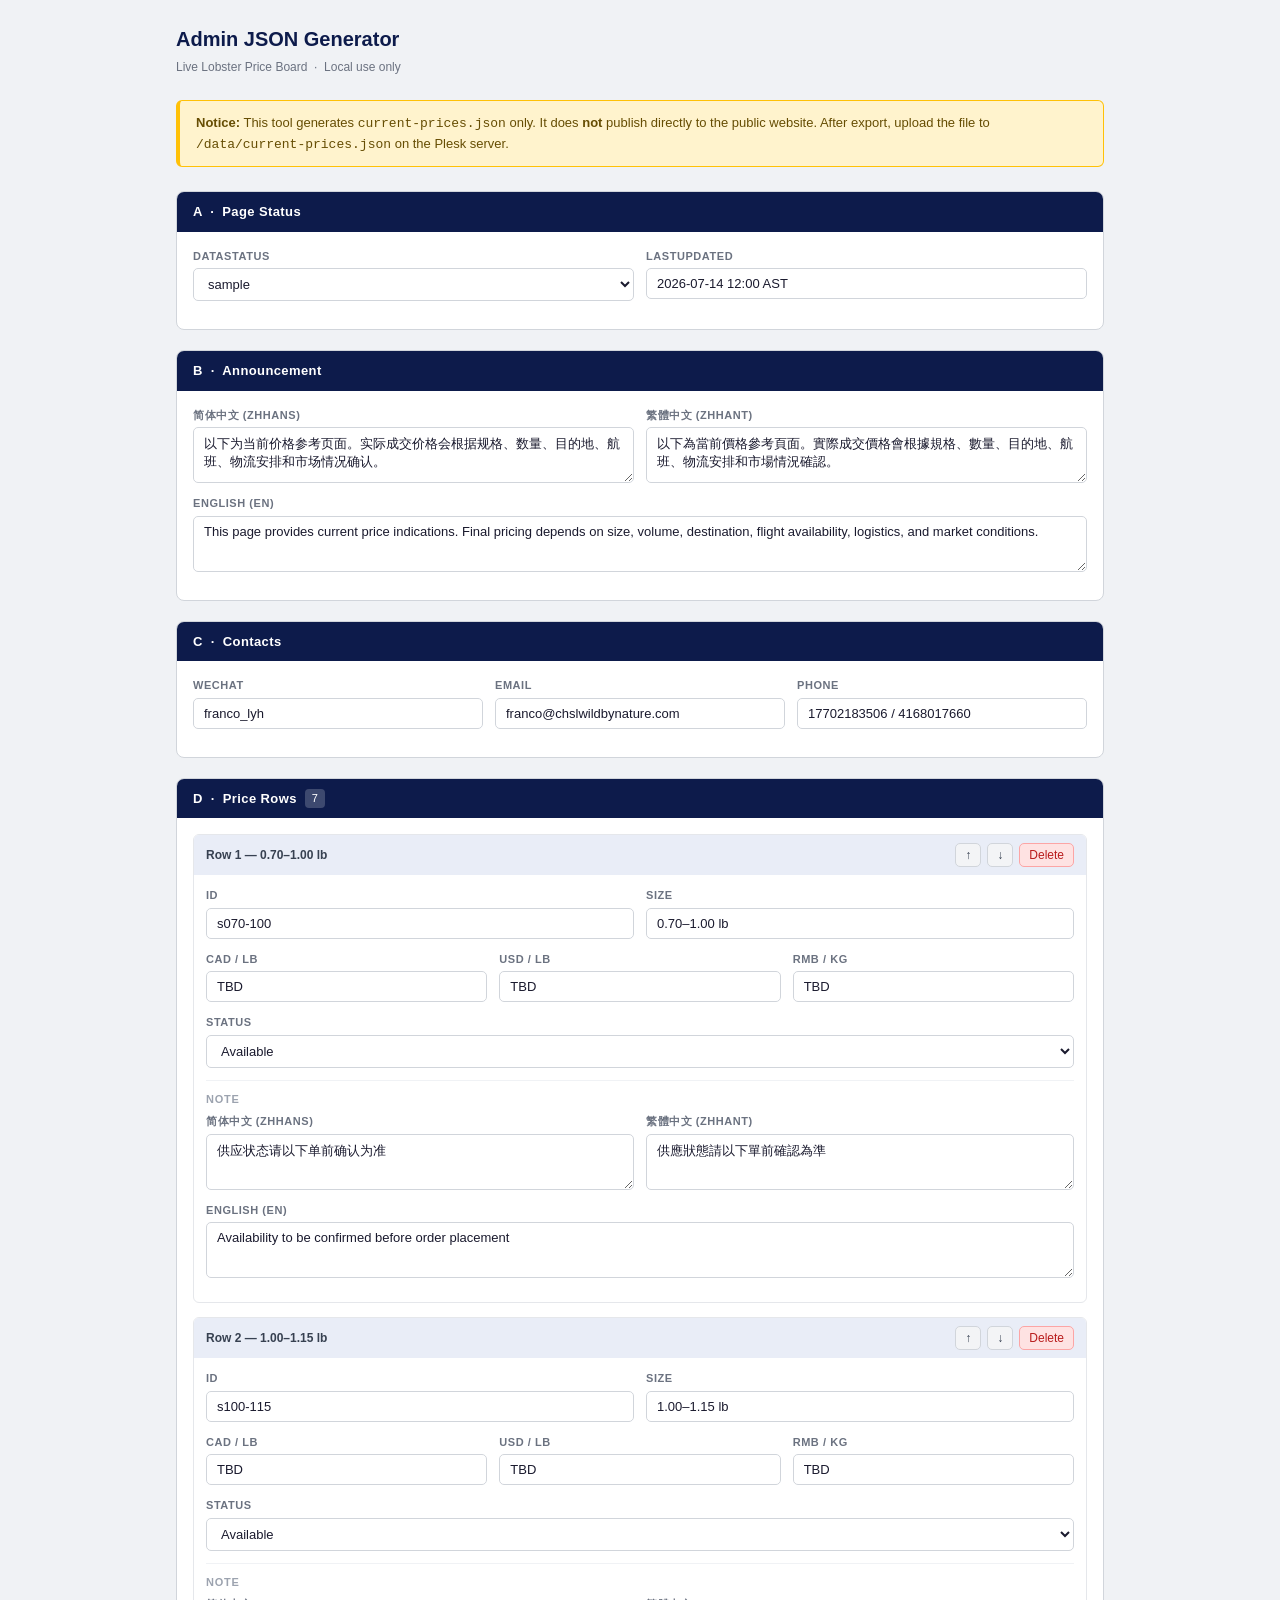
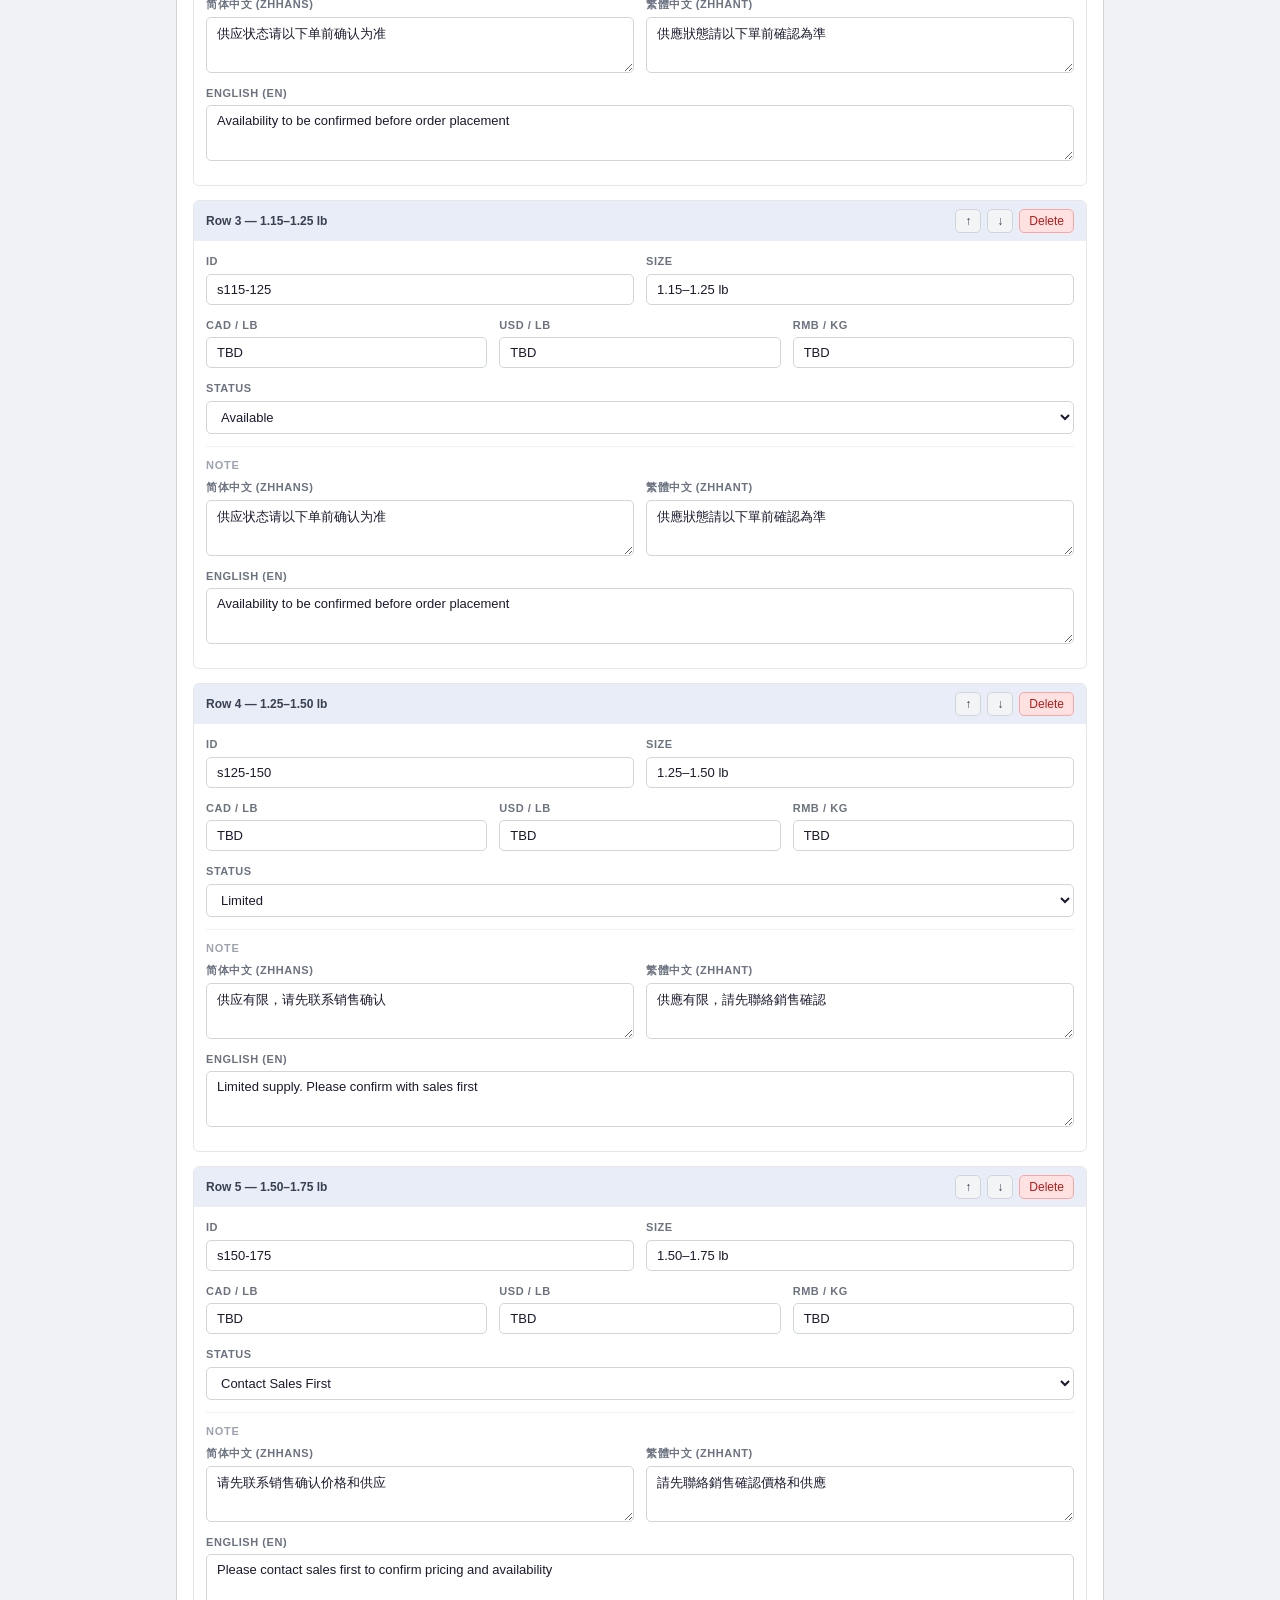
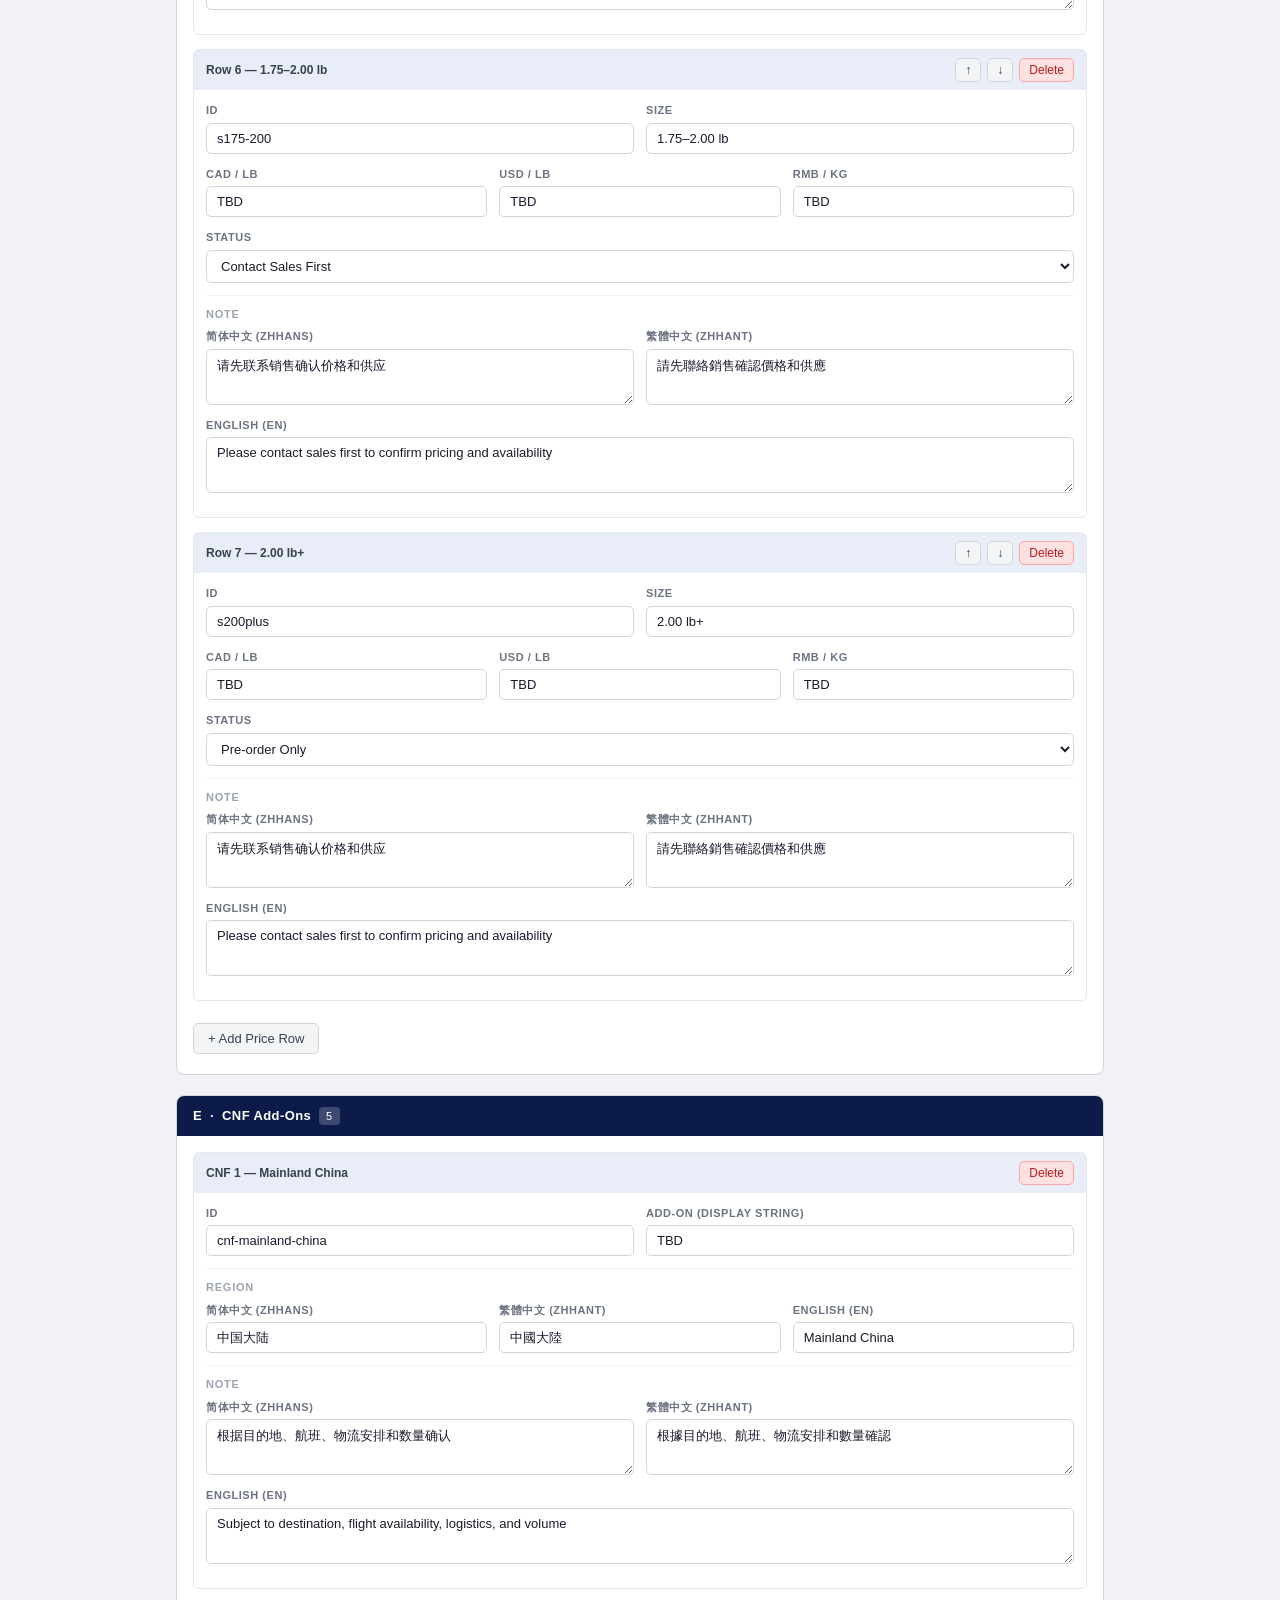
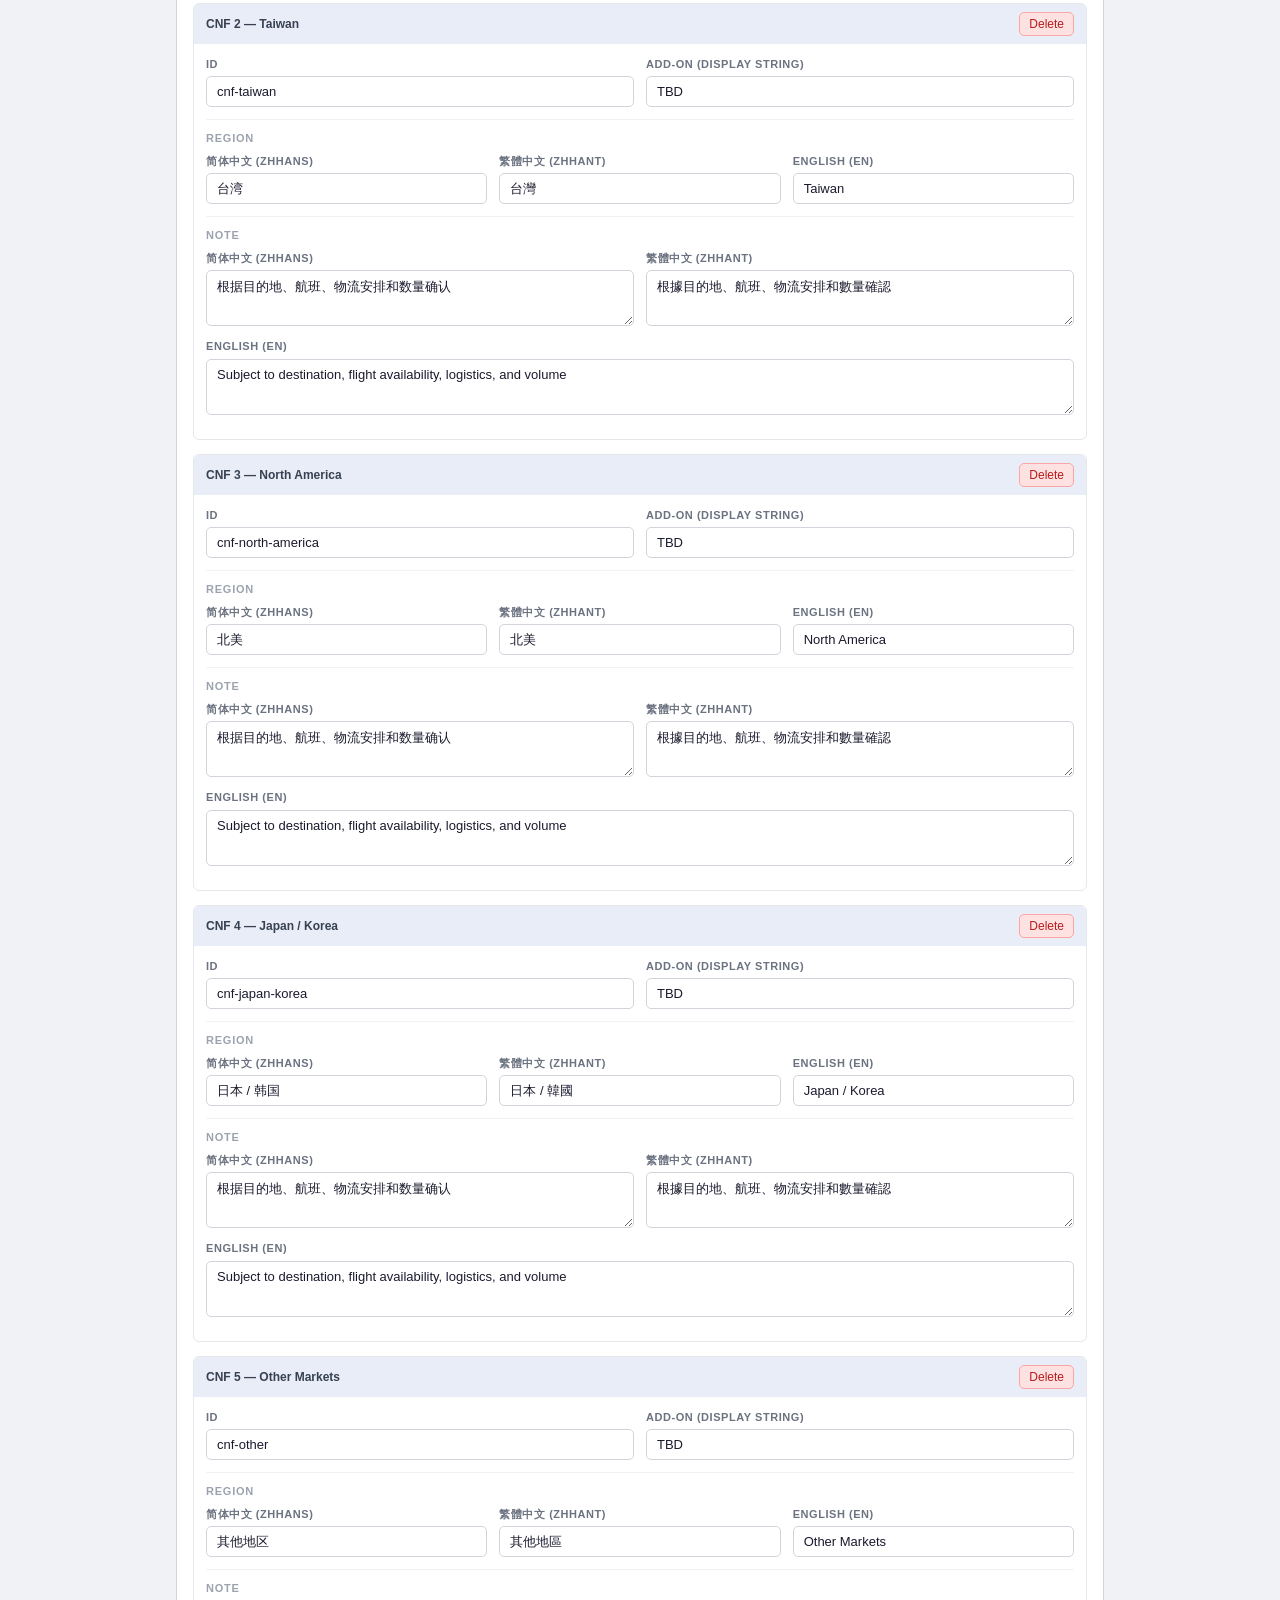
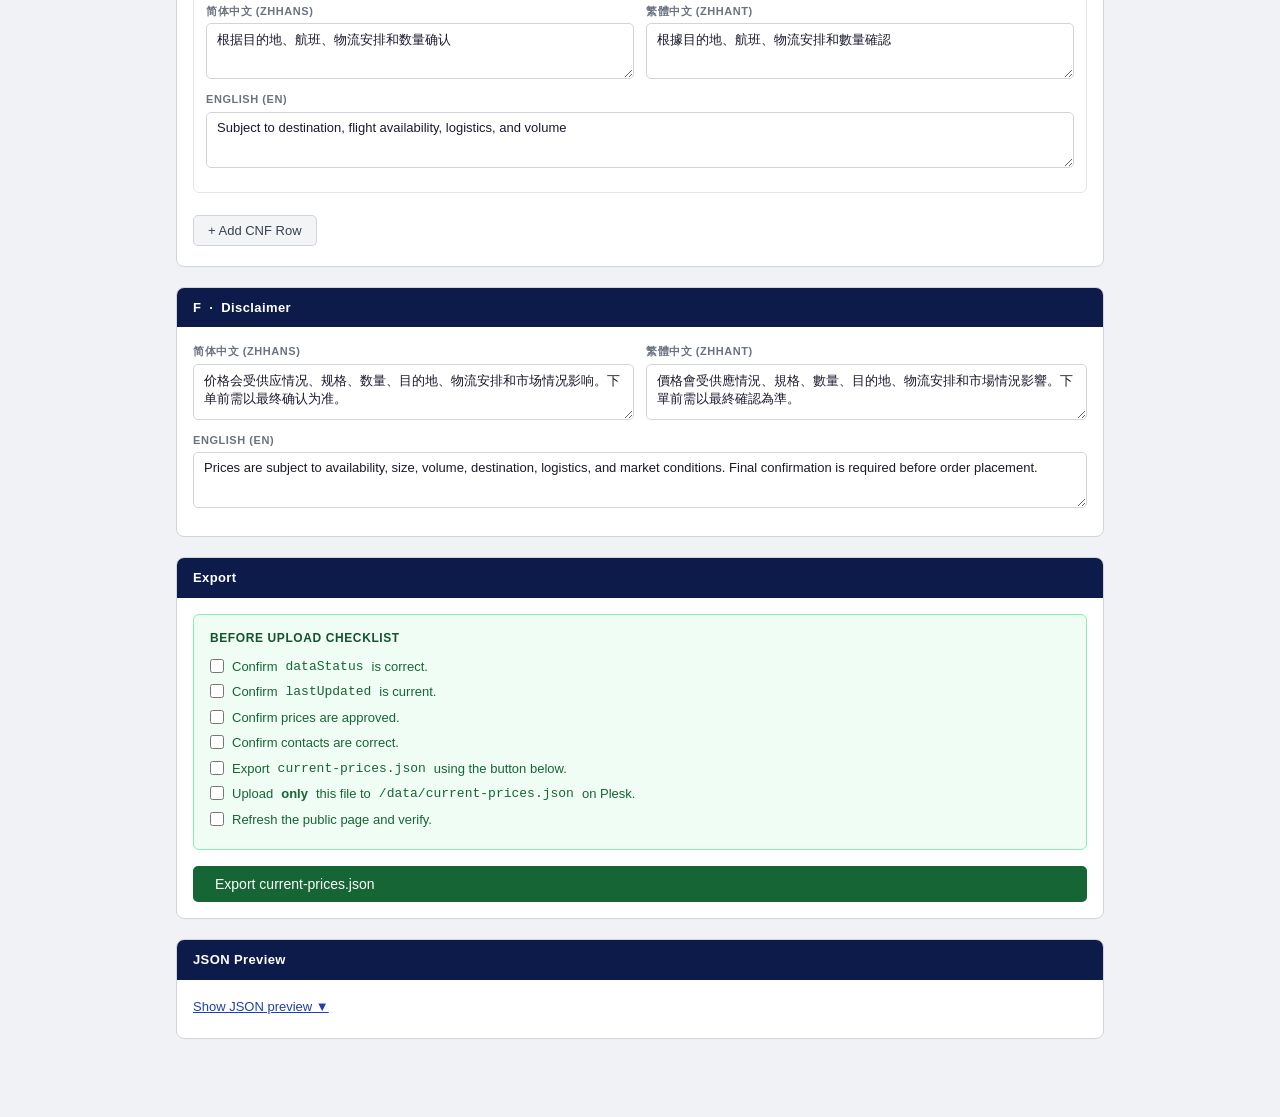
==== admin-generator/index.html @ 3aa28754 "Add local admin JSON generator" ====
<!DOCTYPE html>
<html lang="en">
<head>
  <meta charset="UTF-8">
  <meta name="viewport" content="width=device-width, initial-scale=1.0">
  <title>Admin JSON Generator — Live Lobster Price Board</title>
  <link rel="stylesheet" href="styles.css">
</head>
<body>
<div class="page-wrapper">

  <h1>Admin JSON Generator</h1>
  <p class="subtitle">Live Lobster Price Board &nbsp;·&nbsp; Local use only</p>

  <div class="warning-banner">
    <strong>Notice:</strong> This tool generates <code>current-prices.json</code> only.
    It does <strong>not</strong> publish directly to the public website.
    After export, upload the file to <code>/data/current-prices.json</code> on the Plesk server.
  </div>

  <div id="error-banner"></div>

  <!-- ── A. Page Status ───────────────────────────────────── -->
  <div class="card">
    <div class="card-header">A &nbsp;·&nbsp; Page Status</div>
    <div class="card-body">
      <div class="field-row">
        <div class="field-group">
          <label for="dataStatus">dataStatus</label>
          <select id="dataStatus">
            <option value="sample">sample</option>
            <option value="live">live</option>
          </select>
        </div>
        <div class="field-group">
          <label for="lastUpdated">lastUpdated</label>
          <input type="text" id="lastUpdated" placeholder="e.g. 2026-07-18 10:00 AST">
        </div>
      </div>
    </div>
  </div>

  <!-- ── B. Announcement ──────────────────────────────────── -->
  <div class="card">
    <div class="card-header">B &nbsp;·&nbsp; Announcement</div>
    <div class="card-body">
      <div class="field-row">
        <div class="field-group">
          <label for="ann-zhHans">简体中文 (zhHans)</label>
          <textarea id="ann-zhHans"></textarea>
        </div>
        <div class="field-group">
          <label for="ann-zhHant">繁體中文 (zhHant)</label>
          <textarea id="ann-zhHant"></textarea>
        </div>
      </div>
      <div class="field-row single">
        <div class="field-group">
          <label for="ann-en">English (en)</label>
          <textarea id="ann-en"></textarea>
        </div>
      </div>
    </div>
  </div>

  <!-- ── C. Contacts ──────────────────────────────────────── -->
  <div class="card">
    <div class="card-header">C &nbsp;·&nbsp; Contacts</div>
    <div class="card-body">
      <div class="field-row triple">
        <div class="field-group">
          <label for="wechat">WeChat</label>
          <input type="text" id="wechat" placeholder="wechat ID">
        </div>
        <div class="field-group">
          <label for="email">Email</label>
          <input type="text" id="email" placeholder="email@example.com">
        </div>
        <div class="field-group">
          <label for="phone">Phone</label>
          <input type="text" id="phone" placeholder="+1 902 000 0000">
        </div>
      </div>
    </div>
  </div>

  <!-- ── D. Price Rows ────────────────────────────────────── -->
  <div class="card">
    <div class="card-header">
      D &nbsp;·&nbsp; Price Rows
      <span class="card-badge" id="price-count-badge"></span>
    </div>
    <div class="card-body">
      <div id="price-rows-container"></div>
      <div class="add-row-bar">
        <button class="btn btn-secondary" onclick="addPriceRow()">+ Add Price Row</button>
      </div>
    </div>
  </div>

  <!-- ── E. CNF Add-Ons ───────────────────────────────────── -->
  <div class="card">
    <div class="card-header">
      E &nbsp;·&nbsp; CNF Add-Ons
      <span class="card-badge" id="cnf-count-badge"></span>
    </div>
    <div class="card-body">
      <div id="cnf-rows-container"></div>
      <div class="add-row-bar">
        <button class="btn btn-secondary" onclick="addCnfRow()">+ Add CNF Row</button>
      </div>
    </div>
  </div>

  <!-- ── F. Disclaimer ────────────────────────────────────── -->
  <div class="card" id="disclaimer-section" style="display:none">
    <div class="card-header">F &nbsp;·&nbsp; Disclaimer</div>
    <div class="card-body">
      <div class="field-row">
        <div class="field-group">
          <label for="disc-zhHans">简体中文 (zhHans)</label>
          <textarea id="disc-zhHans"></textarea>
        </div>
        <div class="field-group">
          <label for="disc-zhHant">繁體中文 (zhHant)</label>
          <textarea id="disc-zhHant"></textarea>
        </div>
      </div>
      <div class="field-row single">
        <div class="field-group">
          <label for="disc-en">English (en)</label>
          <textarea id="disc-en"></textarea>
        </div>
      </div>
    </div>
  </div>

  <!-- ── Export ───────────────────────────────────────────── -->
  <div class="card">
    <div class="card-header">Export</div>
    <div class="card-body">

      <div class="checklist">
        <h3>Before upload checklist</h3>
        <label><input type="checkbox"> Confirm <code>dataStatus</code> is correct.</label>
        <label><input type="checkbox"> Confirm <code>lastUpdated</code> is current.</label>
        <label><input type="checkbox"> Confirm prices are approved.</label>
        <label><input type="checkbox"> Confirm contacts are correct.</label>
        <label><input type="checkbox"> Export <code>current-prices.json</code> using the button below.</label>
        <label><input type="checkbox"> Upload <strong>only</strong> this file to <code>/data/current-prices.json</code> on Plesk.</label>
        <label><input type="checkbox"> Refresh the public page and verify.</label>
      </div>

      <div class="export-area">
        <div id="validation-error" class="validation-error"></div>
        <button class="btn btn-export" onclick="exportJSON()">Export current-prices.json</button>
      </div>

    </div>
  </div>

  <!-- ── JSON Preview ─────────────────────────────────────── -->
  <div class="card">
    <div class="card-header">JSON Preview</div>
    <div class="card-body">
      <button class="preview-toggle" id="preview-toggle-btn" onclick="togglePreview()">Show JSON preview ▼</button>
      <div id="preview-container">
        <pre id="json-preview"></pre>
      </div>
    </div>
  </div>

</div><!-- /page-wrapper -->
<script src="script.js"></script>
</body>
</html>
---- admin-generator/styles.css ----
*, *::before, *::after { box-sizing: border-box; margin: 0; padding: 0; }

body {
  font-family: -apple-system, BlinkMacSystemFont, "Segoe UI", Roboto, sans-serif;
  font-size: 14px;
  background: #f0f2f5;
  color: #1a1a2e;
  line-height: 1.5;
}

/* ── Layout ── */
.page-wrapper {
  max-width: 960px;
  margin: 0 auto;
  padding: 24px 16px 60px;
}

/* ── Warning banner ── */
.warning-banner {
  background: #fff3cd;
  border: 1px solid #ffc107;
  border-left: 4px solid #ffc107;
  border-radius: 6px;
  padding: 12px 16px;
  margin-bottom: 24px;
  font-size: 13px;
  color: #664d03;
}

/* ── Page title ── */
h1 {
  font-size: 20px;
  font-weight: 700;
  color: #0d1b4b;
  margin-bottom: 4px;
}
.subtitle {
  font-size: 12px;
  color: #6b7280;
  margin-bottom: 24px;
}

/* ── Error banner ── */
#error-banner {
  background: #fde8e8;
  border: 1px solid #f87171;
  border-left: 4px solid #dc2626;
  border-radius: 6px;
  padding: 12px 16px;
  margin-bottom: 24px;
  color: #7f1d1d;
  display: none;
}
#error-banner.visible { display: block; }

/* ── Cards ── */
.card {
  background: #fff;
  border: 1px solid #d1d5db;
  border-radius: 8px;
  margin-bottom: 20px;
  overflow: hidden;
}

.card-header {
  background: #0d1b4b;
  color: #fff;
  padding: 10px 16px;
  font-size: 13px;
  font-weight: 600;
  letter-spacing: 0.03em;
  display: flex;
  align-items: center;
  gap: 8px;
}
.card-header .card-badge {
  background: rgba(255,255,255,0.2);
  border-radius: 4px;
  padding: 1px 7px;
  font-size: 11px;
  font-weight: 500;
}

.card-body {
  padding: 16px;
}

/* ── Field rows ── */
.field-row {
  display: grid;
  grid-template-columns: 1fr 1fr;
  gap: 12px;
  margin-bottom: 12px;
}
.field-row.single { grid-template-columns: 1fr; }
.field-row.triple { grid-template-columns: 1fr 1fr 1fr; }

.field-group {
  display: flex;
  flex-direction: column;
  gap: 4px;
}
.field-group label {
  font-size: 11px;
  font-weight: 600;
  color: #6b7280;
  text-transform: uppercase;
  letter-spacing: 0.05em;
}

input[type="text"],
select,
textarea {
  width: 100%;
  border: 1px solid #d1d5db;
  border-radius: 5px;
  padding: 7px 10px;
  font-size: 13px;
  font-family: inherit;
  color: #1a1a2e;
  background: #fff;
  transition: border-color 0.15s;
}
input[type="text"]:focus,
select:focus,
textarea:focus {
  outline: none;
  border-color: #1e40af;
  box-shadow: 0 0 0 2px rgba(30,64,175,0.12);
}
input[readonly] {
  background: #f3f4f6;
  color: #6b7280;
  cursor: default;
}
textarea {
  resize: vertical;
  min-height: 56px;
}

/* ── Price / CNF item cards ── */
.item-card {
  border: 1px solid #e5e7eb;
  border-radius: 6px;
  margin-bottom: 14px;
  overflow: hidden;
}

.item-card-header {
  background: #e9edf7;
  padding: 8px 12px;
  display: flex;
  align-items: center;
  justify-content: space-between;
  gap: 8px;
}
.item-card-header span {
  font-size: 12px;
  font-weight: 600;
  color: #374151;
}
.item-card-actions {
  display: flex;
  gap: 6px;
}

.item-card-body {
  padding: 12px;
}

/* ── Divider label ── */
.section-label {
  font-size: 11px;
  font-weight: 700;
  color: #9ca3af;
  text-transform: uppercase;
  letter-spacing: 0.07em;
  margin: 10px 0 6px;
  border-top: 1px solid #f0f2f5;
  padding-top: 10px;
}
.section-label:first-child { border-top: none; margin-top: 0; padding-top: 0; }

/* ── Buttons ── */
.btn {
  display: inline-flex;
  align-items: center;
  gap: 5px;
  padding: 7px 14px;
  border-radius: 5px;
  border: none;
  cursor: pointer;
  font-size: 13px;
  font-weight: 500;
  font-family: inherit;
  transition: background 0.15s, opacity 0.15s;
}
.btn:active { opacity: 0.85; }

.btn-primary {
  background: #0d1b4b;
  color: #fff;
}
.btn-primary:hover { background: #1e3a8a; }

.btn-secondary {
  background: #f3f4f6;
  color: #374151;
  border: 1px solid #d1d5db;
}
.btn-secondary:hover { background: #e5e7eb; }

.btn-danger {
  background: #fee2e2;
  color: #b91c1c;
  border: 1px solid #fca5a5;
}
.btn-danger:hover { background: #fecaca; }

.btn-sm {
  padding: 4px 9px;
  font-size: 12px;
}

.btn-export {
  background: #166534;
  color: #fff;
  padding: 10px 22px;
  font-size: 14px;
}
.btn-export:hover { background: #15803d; }

.add-row-bar {
  padding: 8px 0 4px;
  display: flex;
  gap: 8px;
}

/* ── Checklist ── */
.checklist {
  background: #f0fdf4;
  border: 1px solid #86efac;
  border-radius: 6px;
  padding: 14px 16px;
  margin-bottom: 16px;
}
.checklist h3 {
  font-size: 12px;
  font-weight: 700;
  color: #14532d;
  text-transform: uppercase;
  letter-spacing: 0.05em;
  margin-bottom: 10px;
}
.checklist label {
  display: flex;
  align-items: flex-start;
  gap: 8px;
  font-size: 13px;
  color: #166534;
  margin-bottom: 6px;
  cursor: pointer;
}
.checklist input[type="checkbox"] {
  margin-top: 2px;
  width: 14px;
  height: 14px;
  accent-color: #166534;
  flex-shrink: 0;
}

/* ── Export area ── */
.export-area {
  display: flex;
  flex-direction: column;
  gap: 14px;
}

/* ── Validation error ── */
.validation-error {
  background: #fde8e8;
  border: 1px solid #f87171;
  border-radius: 5px;
  padding: 10px 14px;
  color: #7f1d1d;
  font-size: 13px;
  display: none;
}
.validation-error.visible { display: block; }
.validation-error ul { margin: 6px 0 0 16px; }
.validation-error li { margin-bottom: 3px; }

/* ── Preview ── */
.preview-toggle {
  background: none;
  border: none;
  cursor: pointer;
  font-size: 13px;
  color: #1e40af;
  padding: 0;
  font-family: inherit;
  text-decoration: underline;
  margin-bottom: 8px;
}

#preview-container {
  display: none;
}
#preview-container.open { display: block; }

#json-preview {
  background: #1e2433;
  color: #a8d8a8;
  border-radius: 6px;
  padding: 14px;
  font-family: "SF Mono", "Fira Code", "Consolas", monospace;
  font-size: 12px;
  line-height: 1.6;
  max-height: 400px;
  overflow-y: auto;
  white-space: pre;
  tab-size: 2;
  border: 1px solid #374151;
}

/* ── Responsive ── */
@media (max-width: 640px) {
  .field-row { grid-template-columns: 1fr; }
  .field-row.triple { grid-template-columns: 1fr; }
}
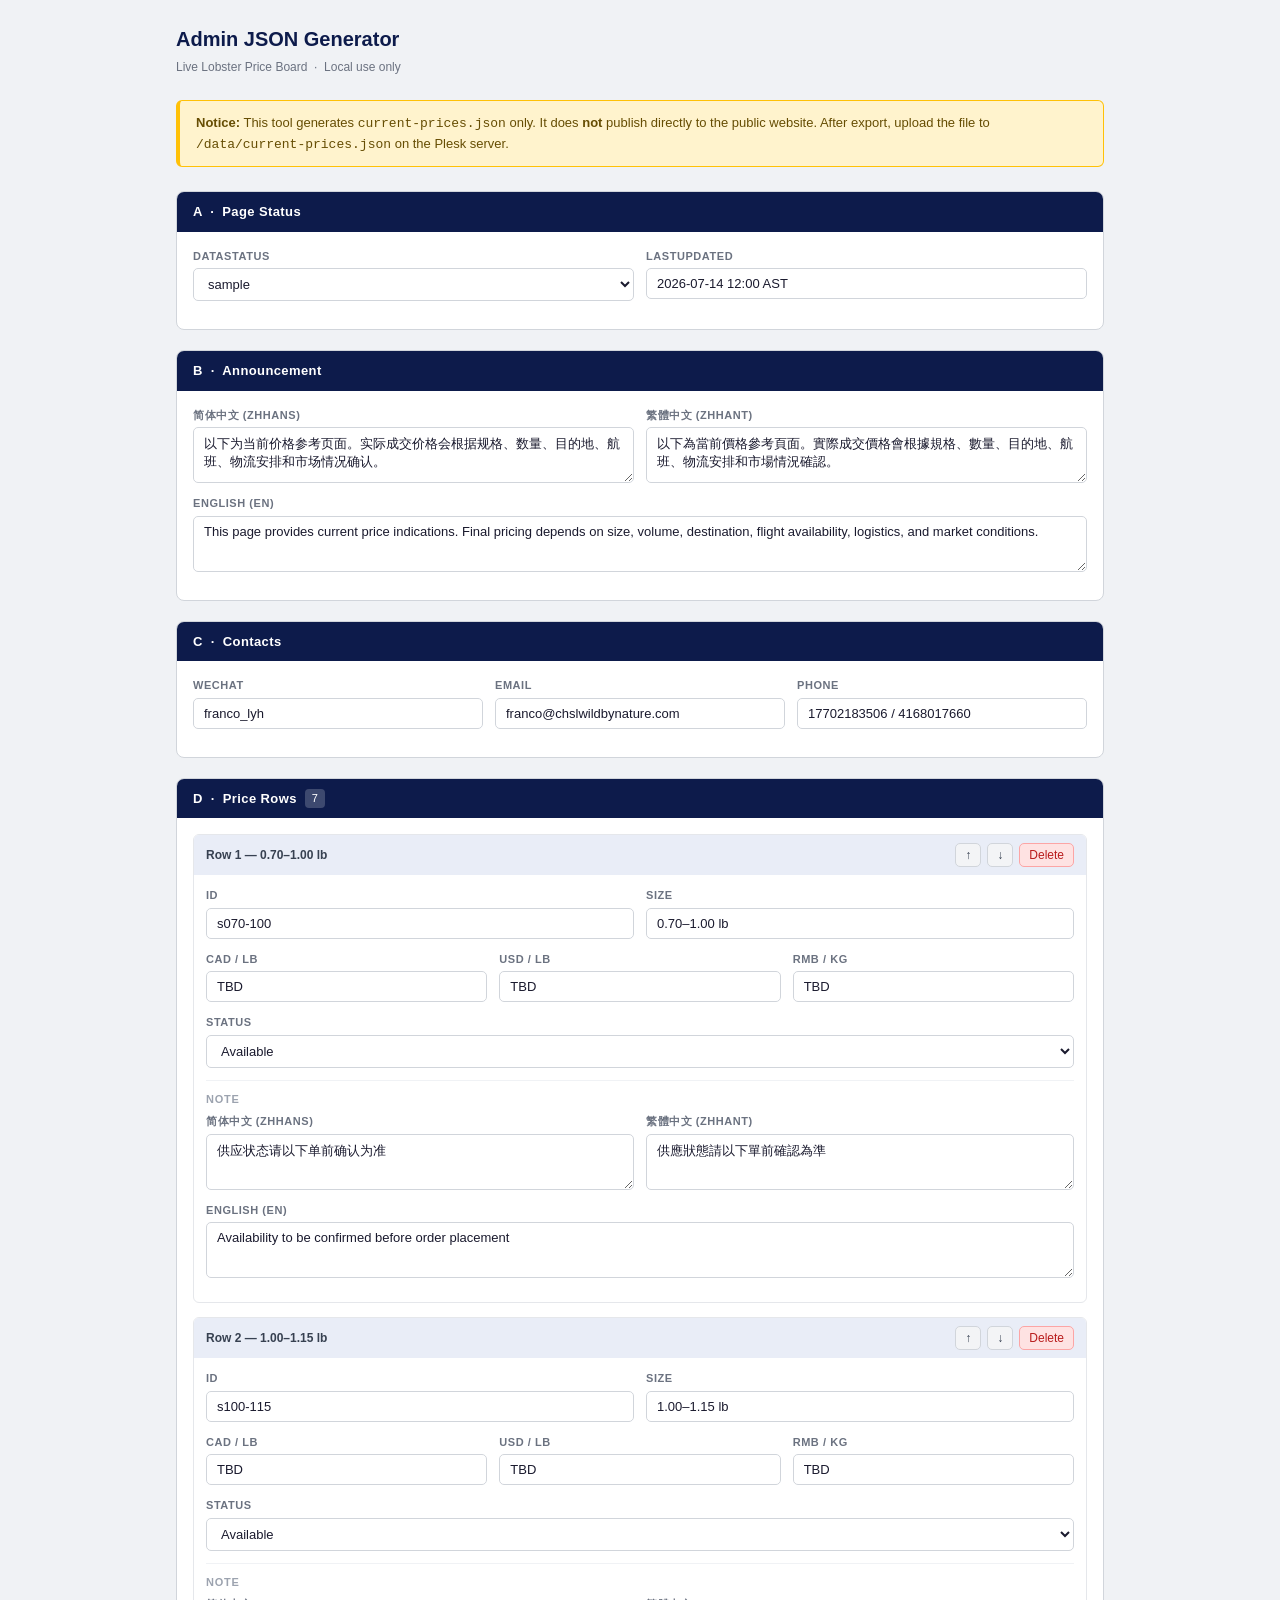
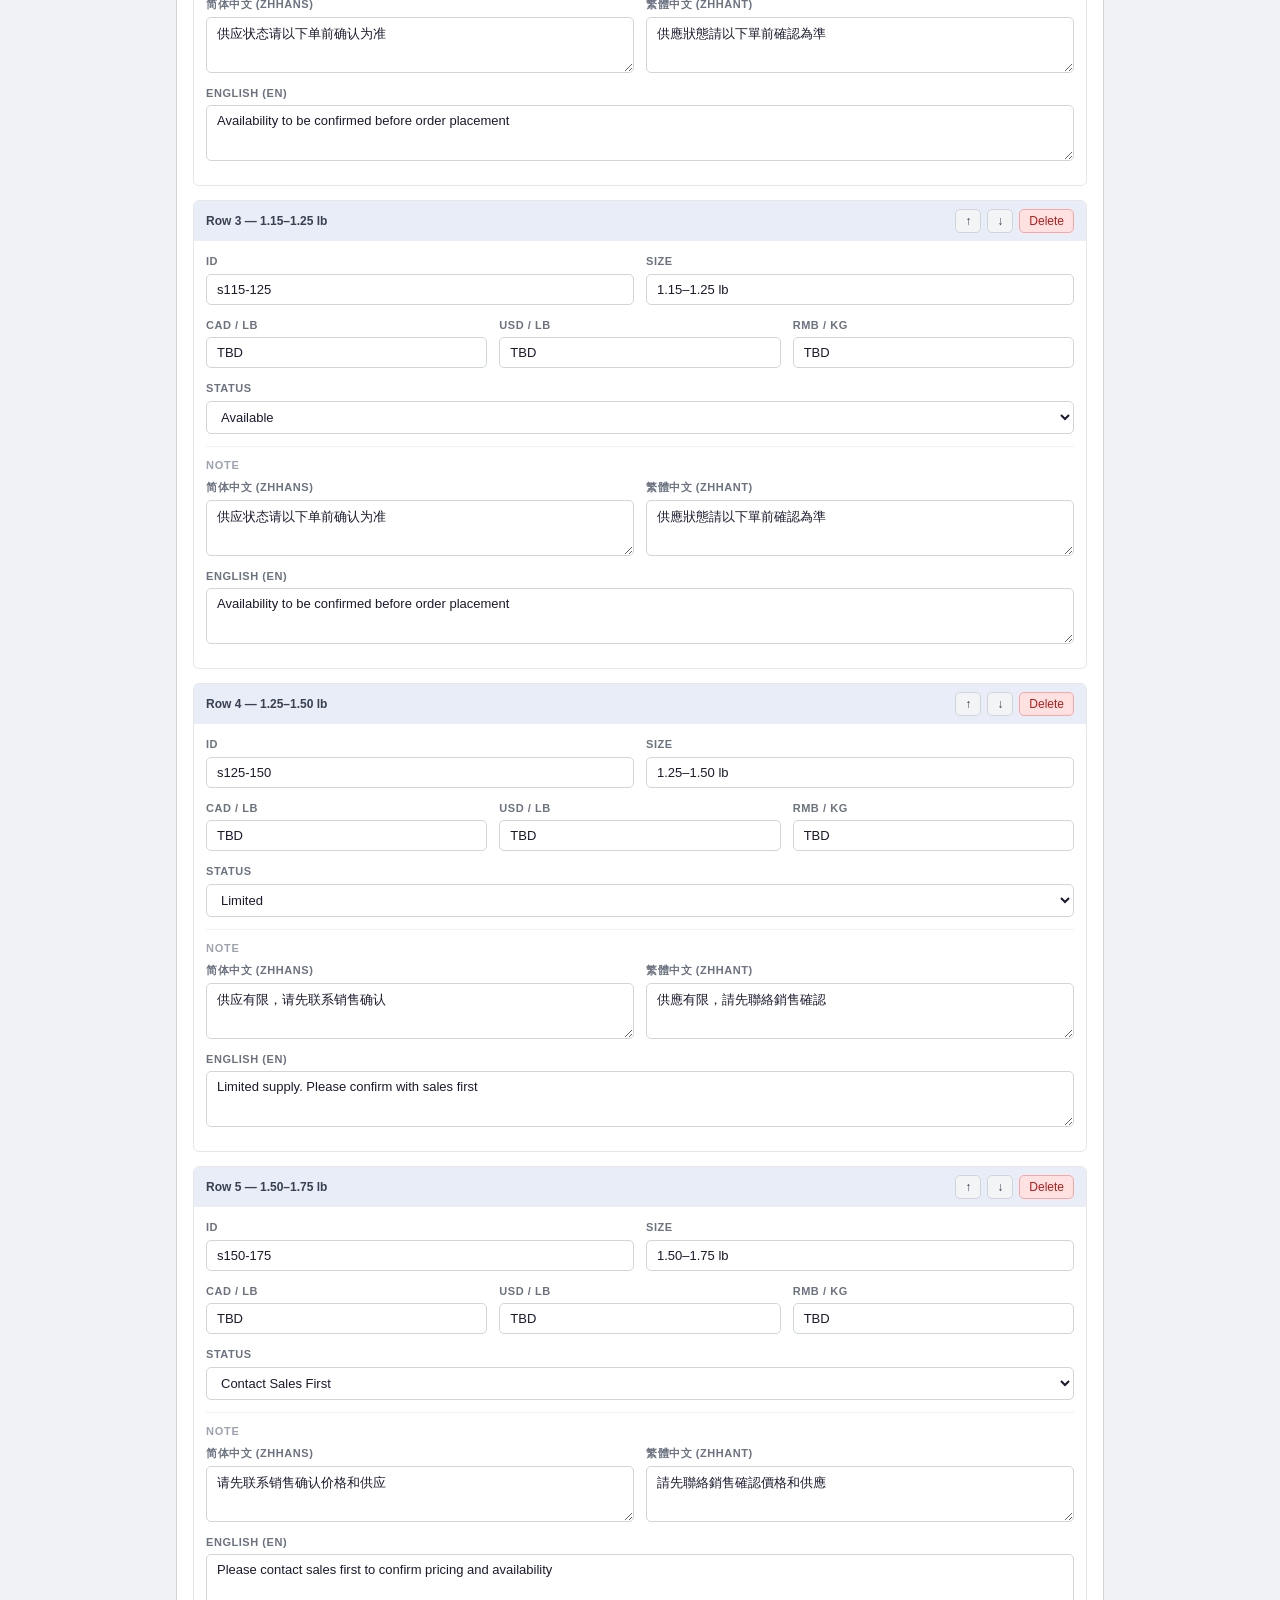
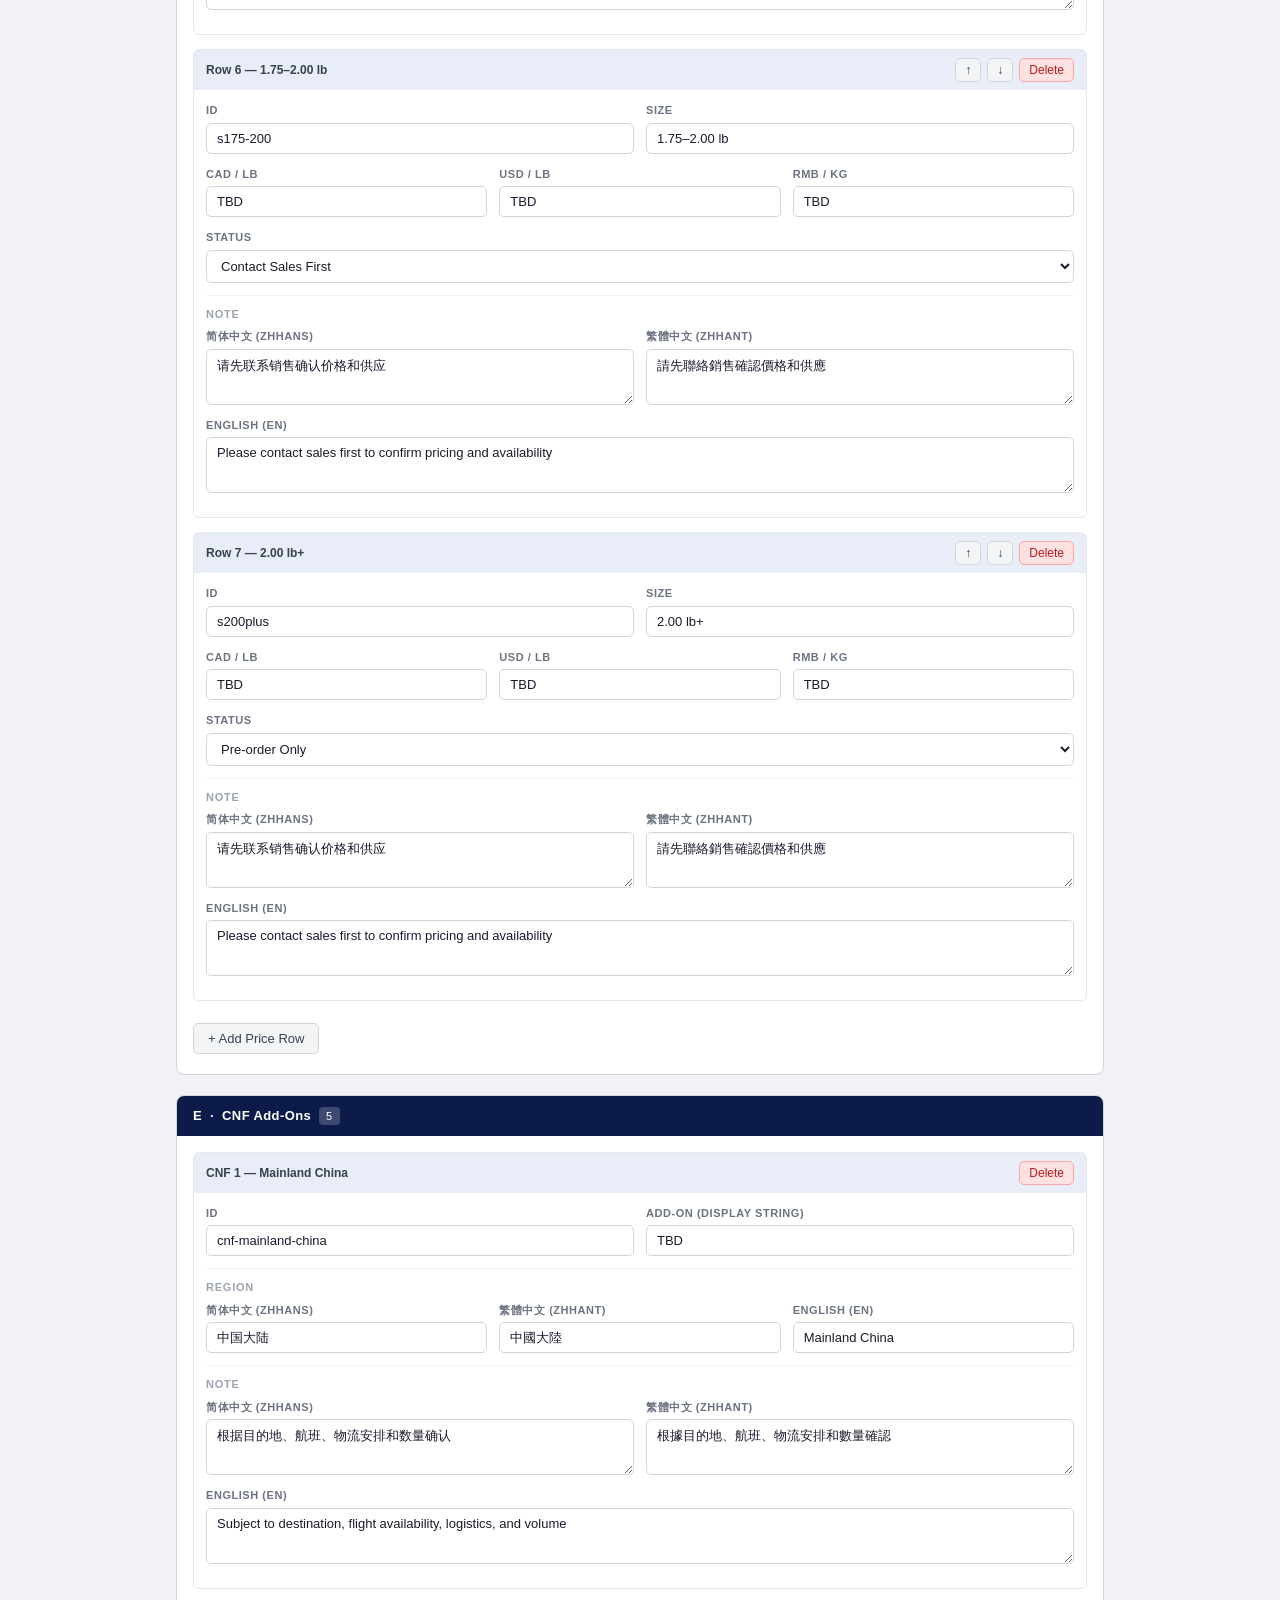
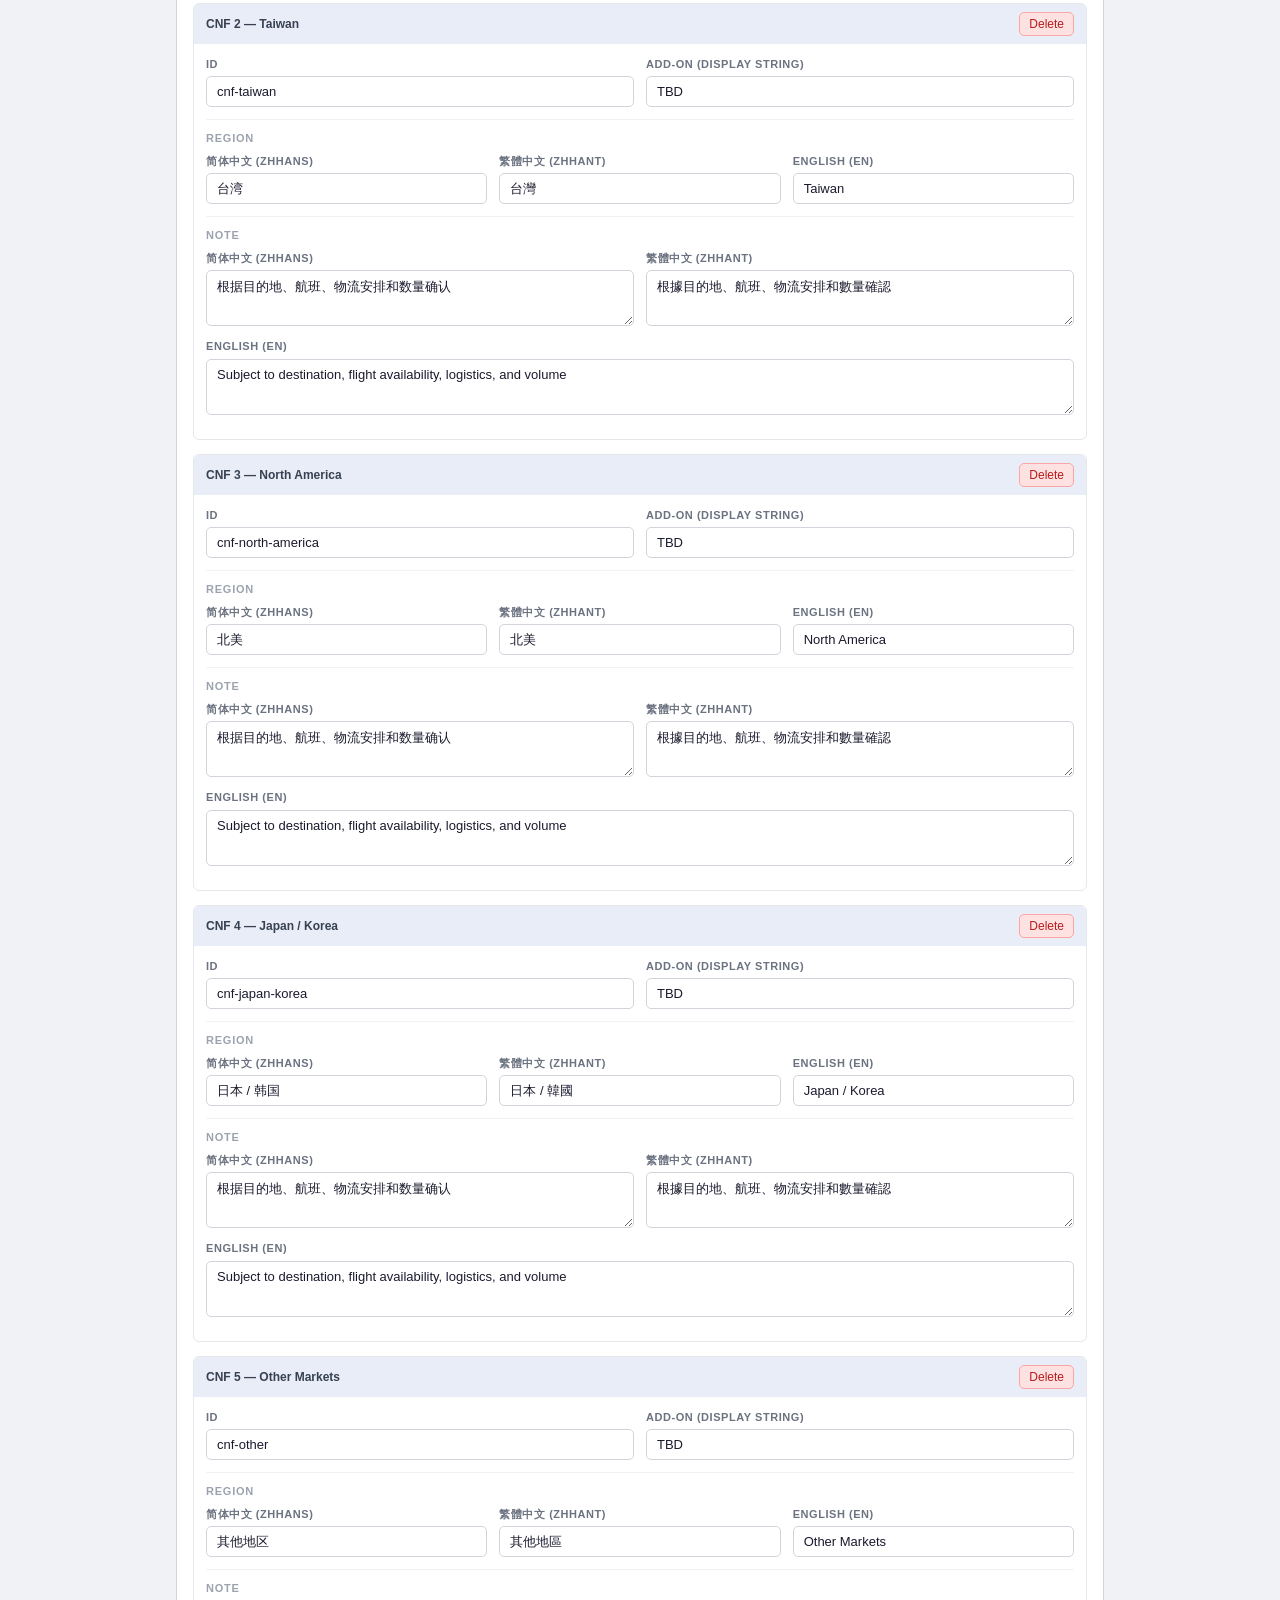
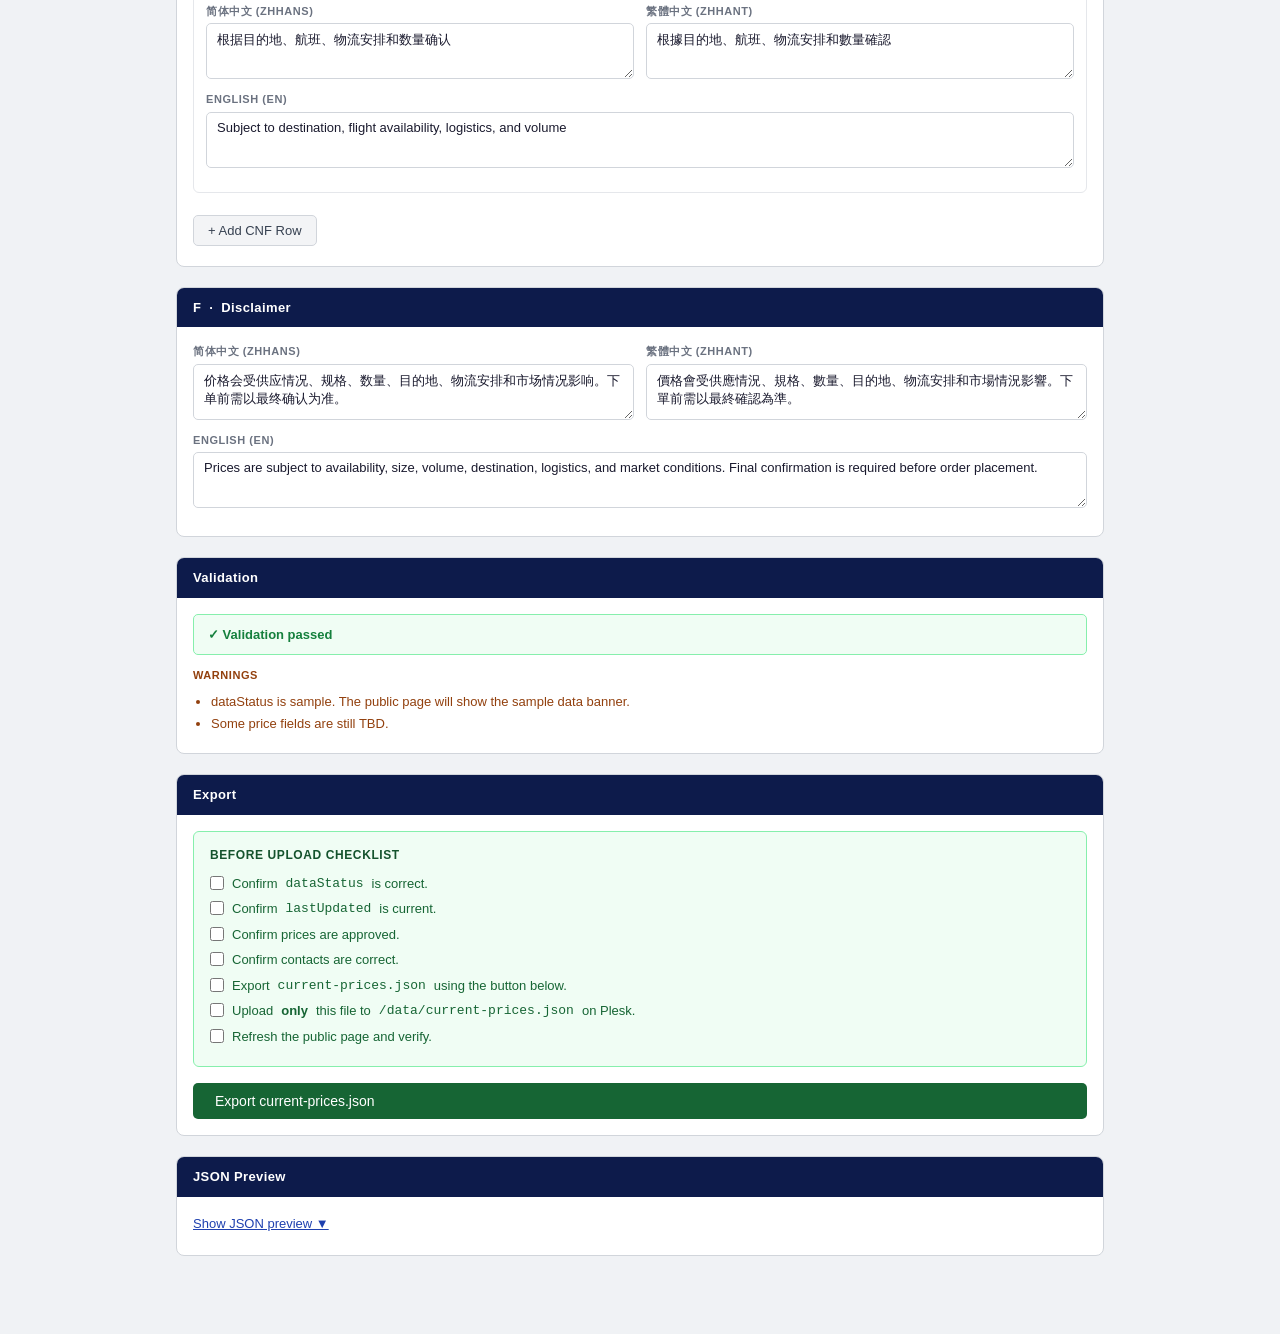
==== commit e425fe36: "Add validation safeguards to admin generator" ====
--- a/admin-generator/index.html
+++ b/admin-generator/index.html
@@ -135,6 +135,14 @@
     </div>
   </div>
 
+  <!-- ── Validation panel ─────────────────────────────────── -->
+  <div class="card" id="validation-panel-card">
+    <div class="card-header">Validation</div>
+    <div class="card-body" id="validation-panel-body">
+      <div class="vp-status passed">&#10003; Loading…</div>
+    </div>
+  </div>
+
   <!-- ── Export ───────────────────────────────────────────── -->
   <div class="card">
     <div class="card-header">Export</div>
--- a/admin-generator/styles.css
+++ b/admin-generator/styles.css
@@ -323,6 +323,41 @@
   border: 1px solid #374151;
 }
 
+/* ── Validation panel ── */
+.vp-status {
+  padding: 10px 14px;
+  border-radius: 5px;
+  font-size: 13px;
+  font-weight: 600;
+}
+.vp-status.passed {
+  background: #f0fdf4;
+  border: 1px solid #86efac;
+  color: #15803d;
+}
+.vp-status.has-errors {
+  background: #fde8e8;
+  border: 1px solid #f87171;
+  color: #b91c1c;
+}
+.vp-list {
+  margin: 8px 0 0 18px;
+  font-size: 13px;
+  line-height: 1.6;
+}
+.vp-list li { margin-bottom: 2px; }
+.vp-errors  { color: #7f1d1d; }
+.vp-warning-header {
+  font-size: 11px;
+  font-weight: 700;
+  color: #92400e;
+  text-transform: uppercase;
+  letter-spacing: 0.05em;
+  margin-top: 12px;
+  margin-bottom: 4px;
+}
+.vp-warnings { color: #92400e; }
+
 /* ── Responsive ── */
 @media (max-width: 640px) {
   .field-row { grid-template-columns: 1fr; }
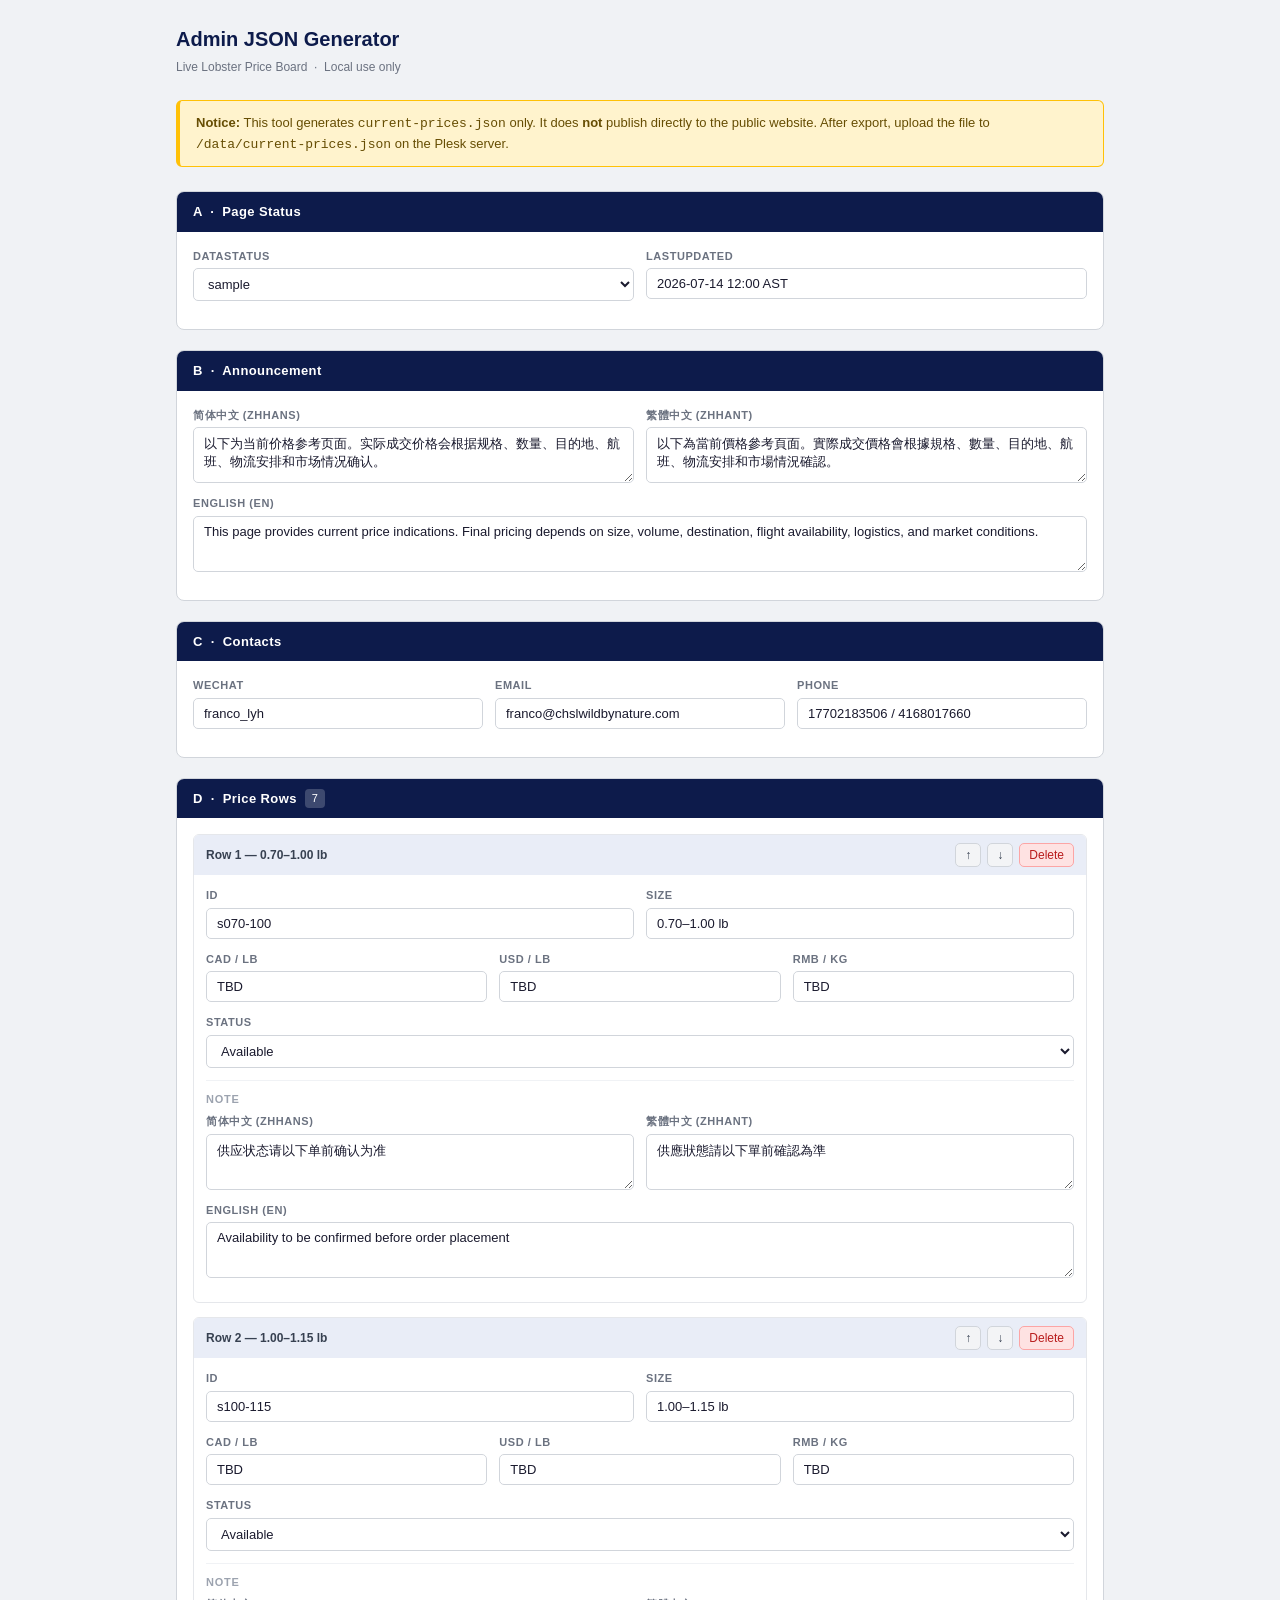
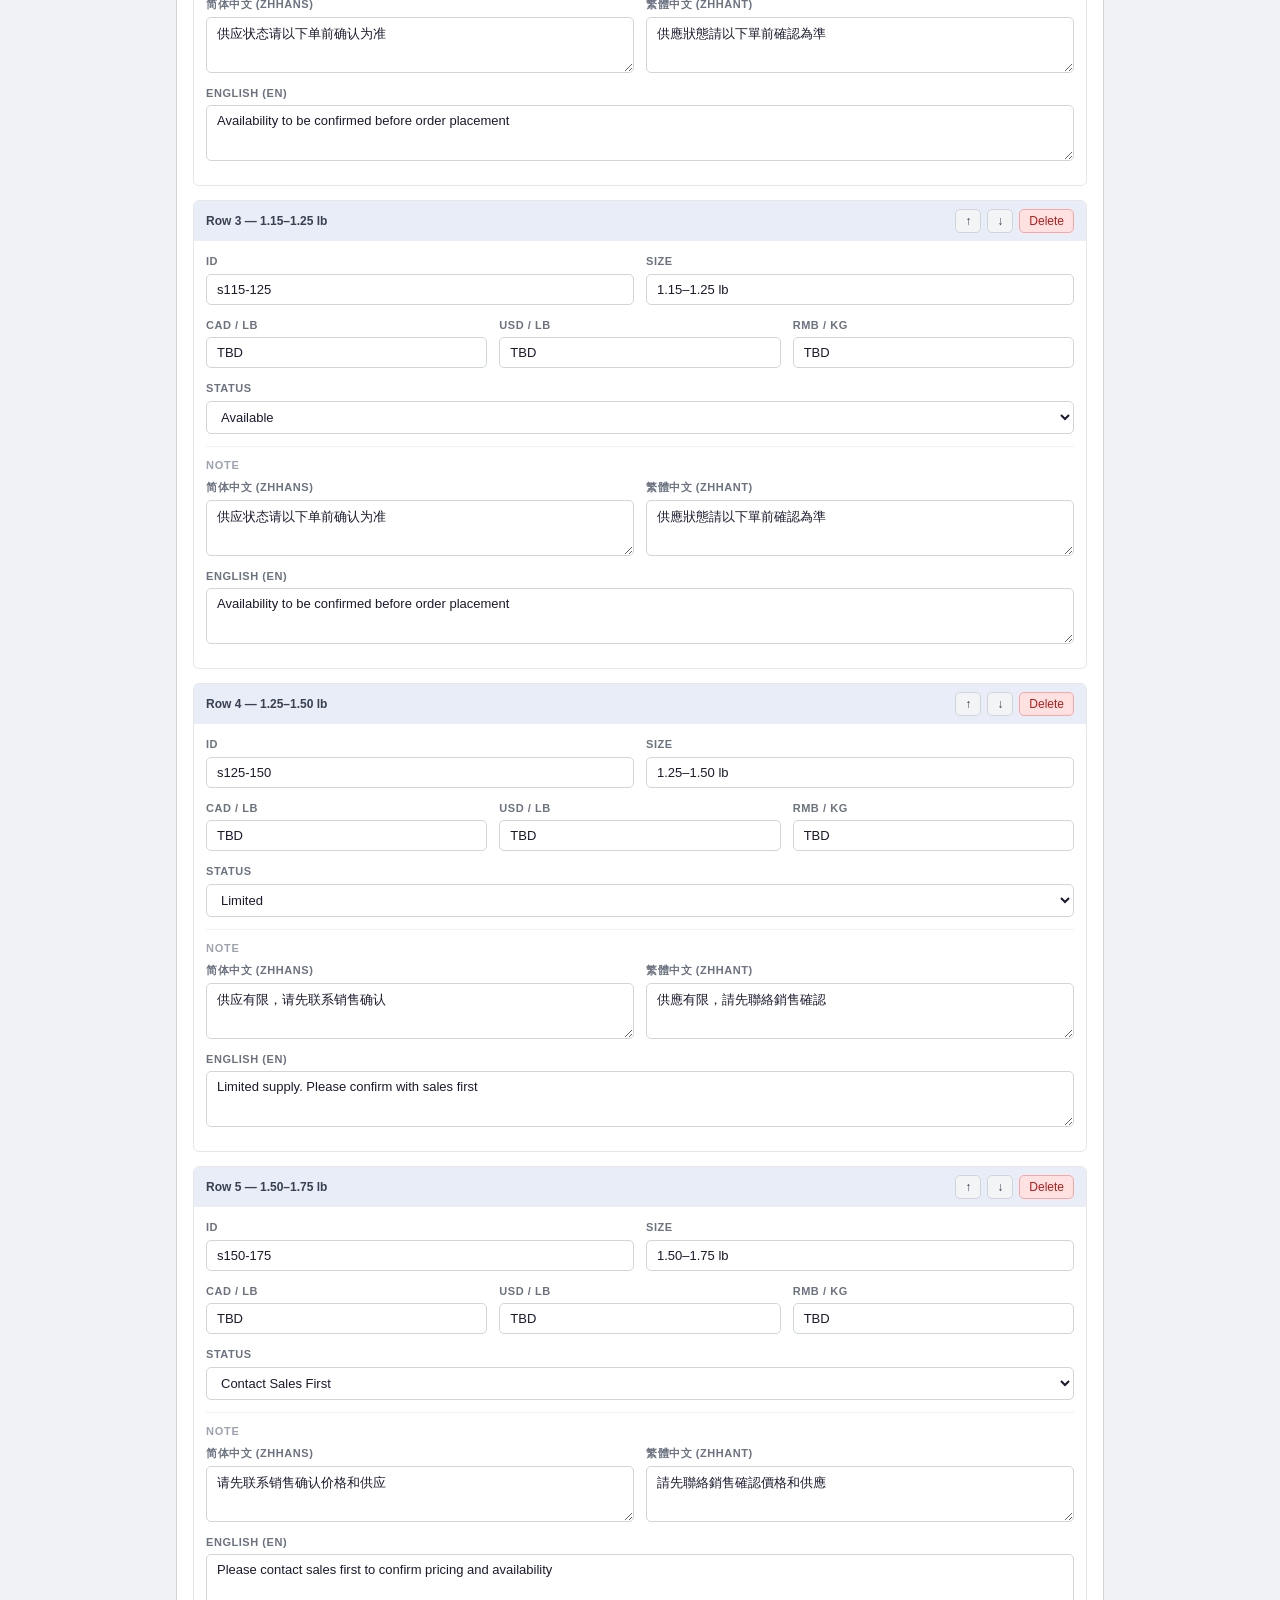
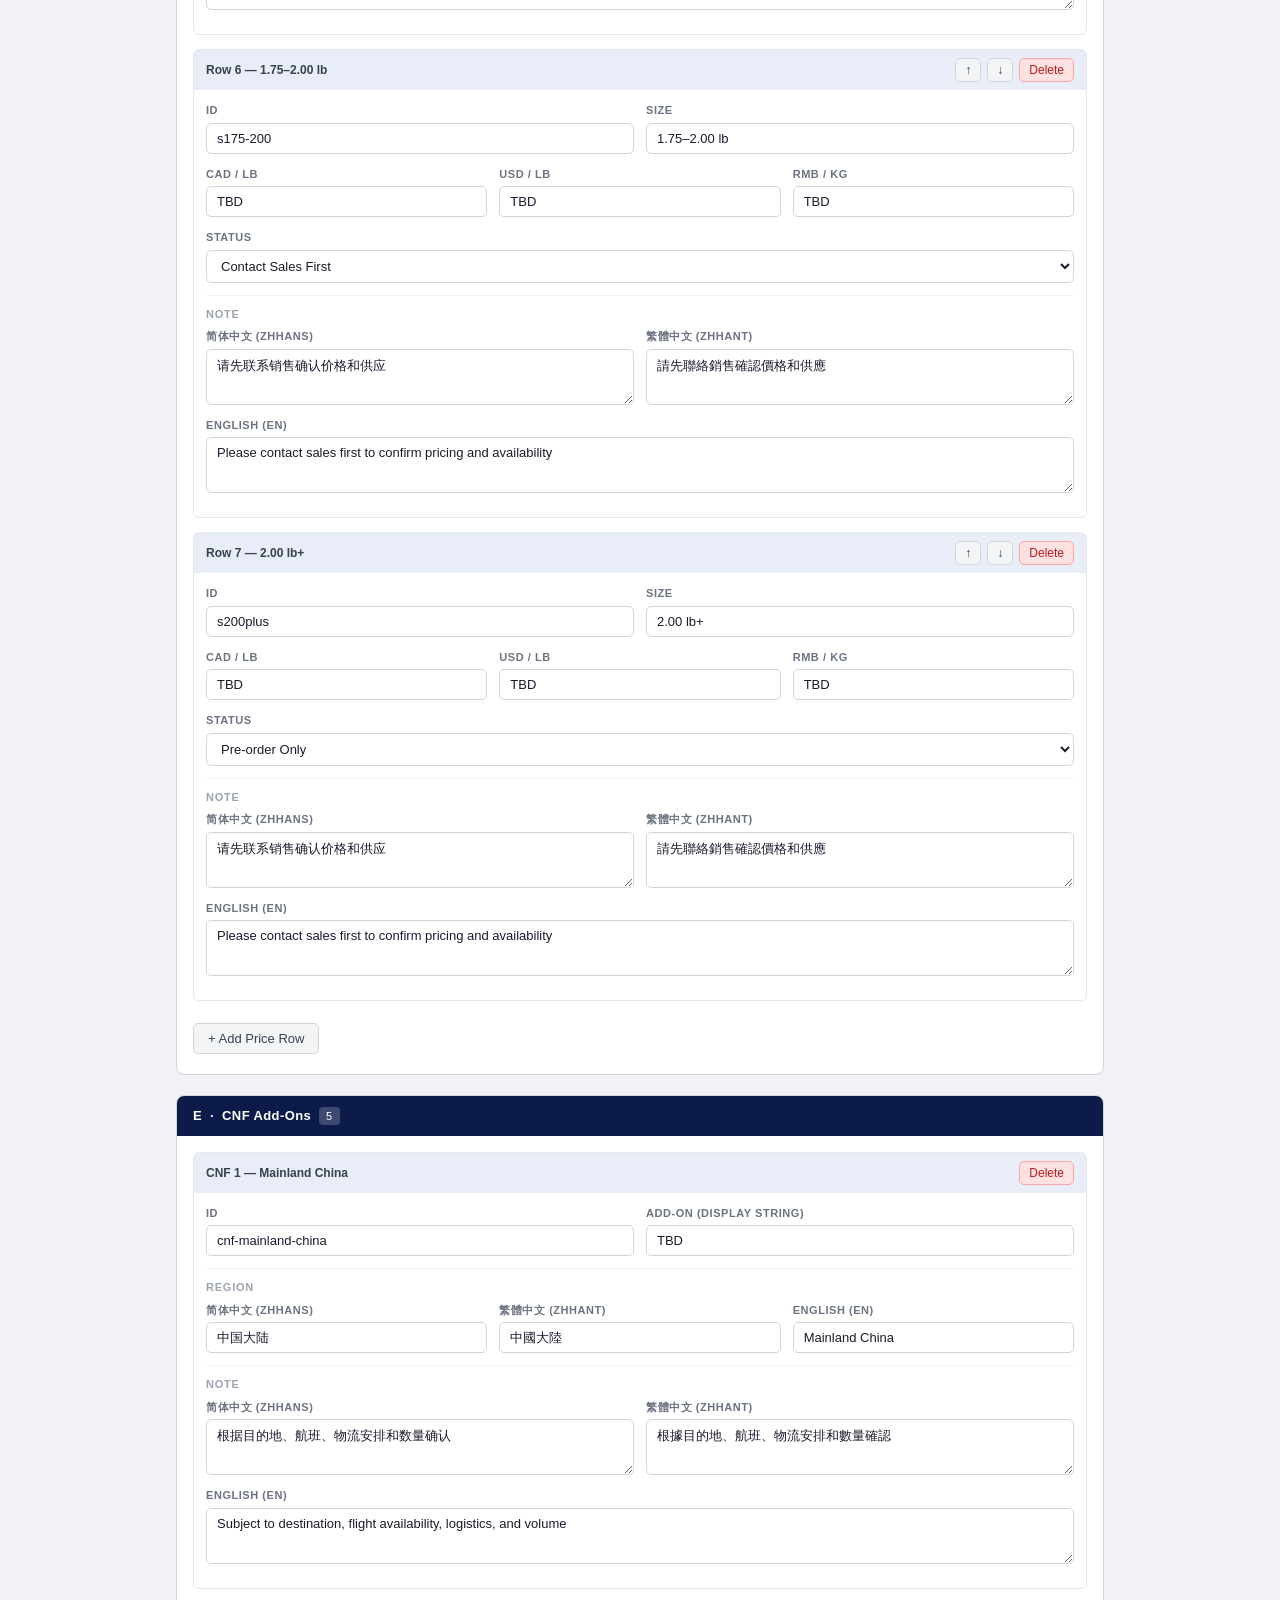
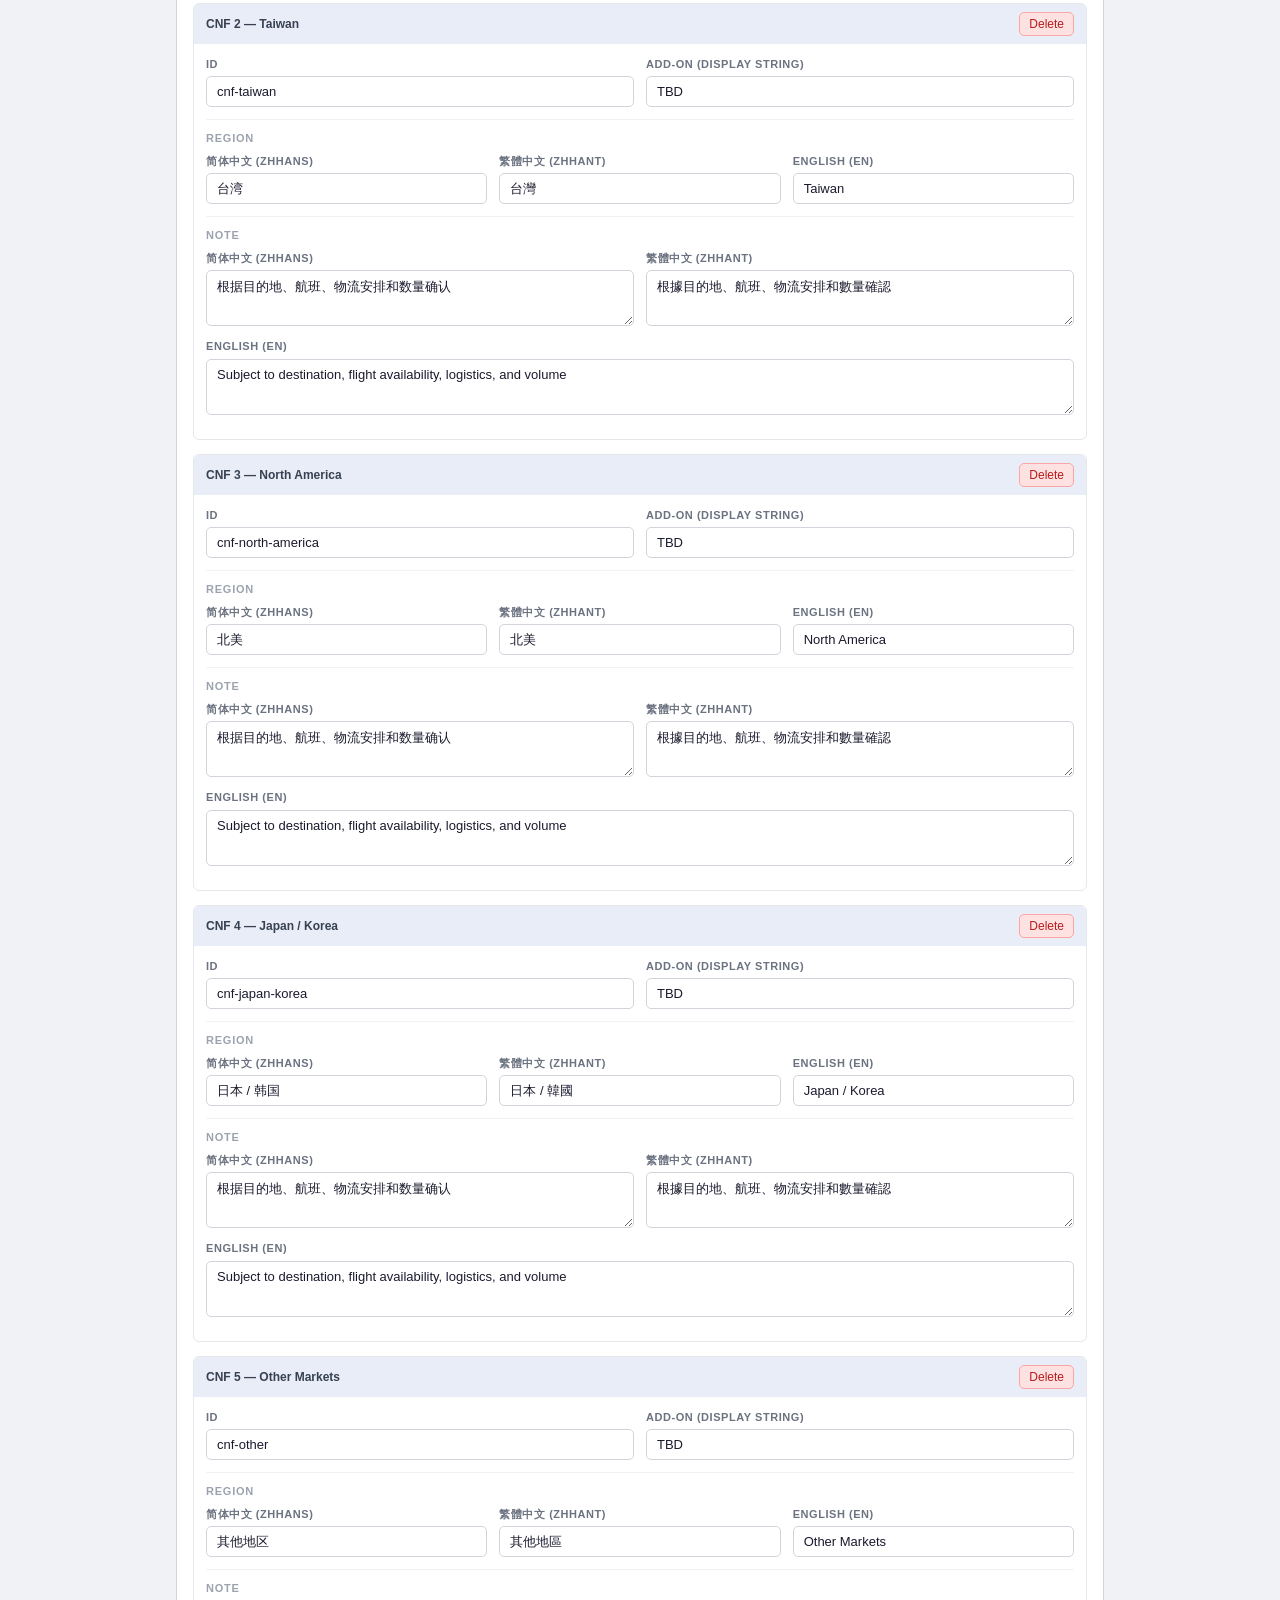
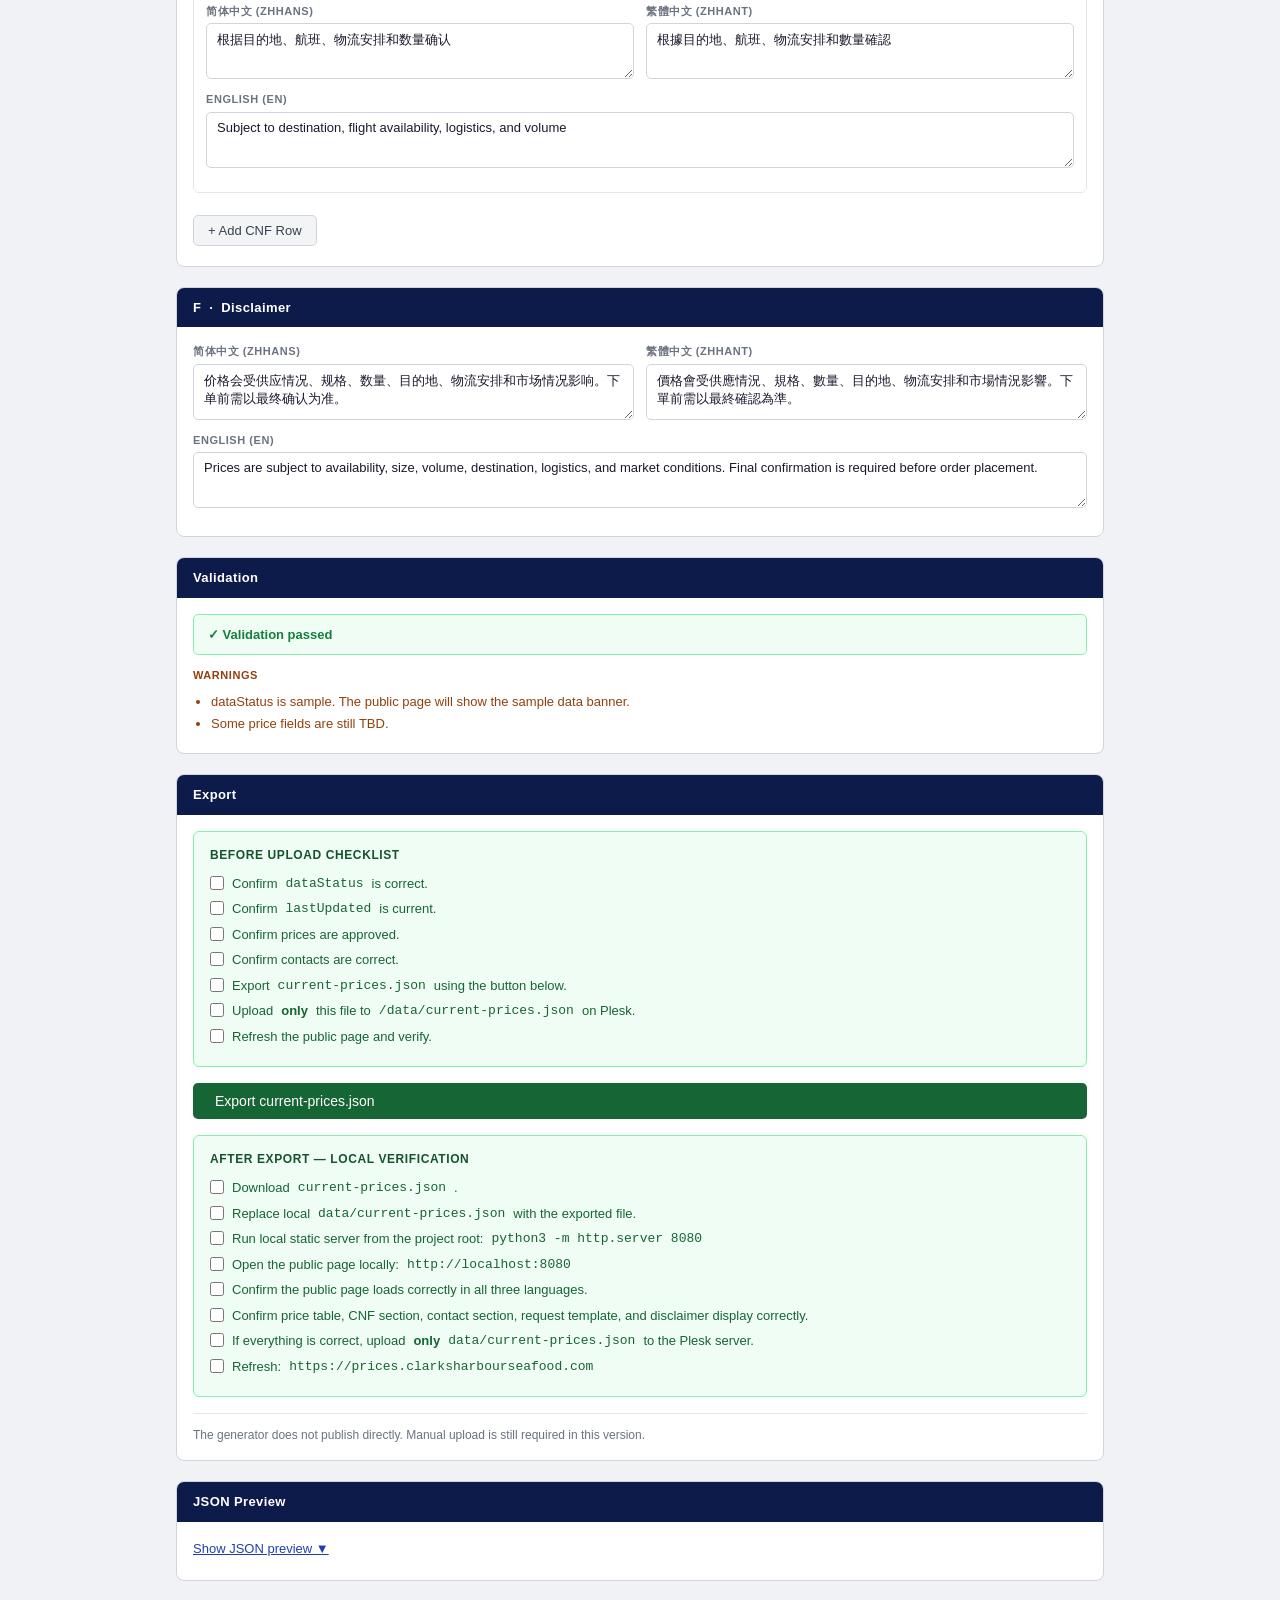
==== commit 92763567: "Add post-export verification checklist" ====
--- a/admin-generator/index.html
+++ b/admin-generator/index.html
@@ -164,6 +164,25 @@
         <button class="btn btn-export" onclick="exportJSON()">Export current-prices.json</button>
       </div>
 
+      <div id="export-success" class="export-success">
+        <strong>current-prices.json exported.</strong>
+        Please complete the local verification checklist before uploading to Plesk.
+      </div>
+
+      <div class="checklist checklist-after">
+        <h3>After Export — local verification</h3>
+        <label><input type="checkbox"> Download <code>current-prices.json</code>.</label>
+        <label><input type="checkbox"> Replace local <code>data/current-prices.json</code> with the exported file.</label>
+        <label><input type="checkbox"> Run local static server from the project root:<br><code>python3 -m http.server 8080</code></label>
+        <label><input type="checkbox"> Open the public page locally:<br><code>http://localhost:8080</code></label>
+        <label><input type="checkbox"> Confirm the public page loads correctly in all three languages.</label>
+        <label><input type="checkbox"> Confirm price table, CNF section, contact section, request template, and disclaimer display correctly.</label>
+        <label><input type="checkbox"> If everything is correct, upload <strong>only</strong> <code>data/current-prices.json</code> to the Plesk server.</label>
+        <label><input type="checkbox"> Refresh: <code>https://prices.clarksharbourseafood.com</code></label>
+      </div>
+
+      <p class="manual-upload-note">The generator does not publish directly. Manual upload is still required in this version.</p>
+
     </div>
   </div>
 
--- a/admin-generator/styles.css
+++ b/admin-generator/styles.css
@@ -358,6 +358,30 @@
 }
 .vp-warnings { color: #92400e; }
 
+/* ── Export success ── */
+.export-success {
+  background: #f0fdf4;
+  border: 1px solid #86efac;
+  border-left: 4px solid #16a34a;
+  border-radius: 5px;
+  padding: 10px 14px;
+  color: #14532d;
+  font-size: 13px;
+  margin-top: 14px;
+  display: none;
+}
+.export-success.visible { display: block; }
+
+.checklist-after { margin-top: 16px; }
+
+.manual-upload-note {
+  font-size: 12px;
+  color: #6b7280;
+  margin-top: 12px;
+  padding-top: 12px;
+  border-top: 1px solid #e5e7eb;
+}
+
 /* ── Responsive ── */
 @media (max-width: 640px) {
   .field-row { grid-template-columns: 1fr; }
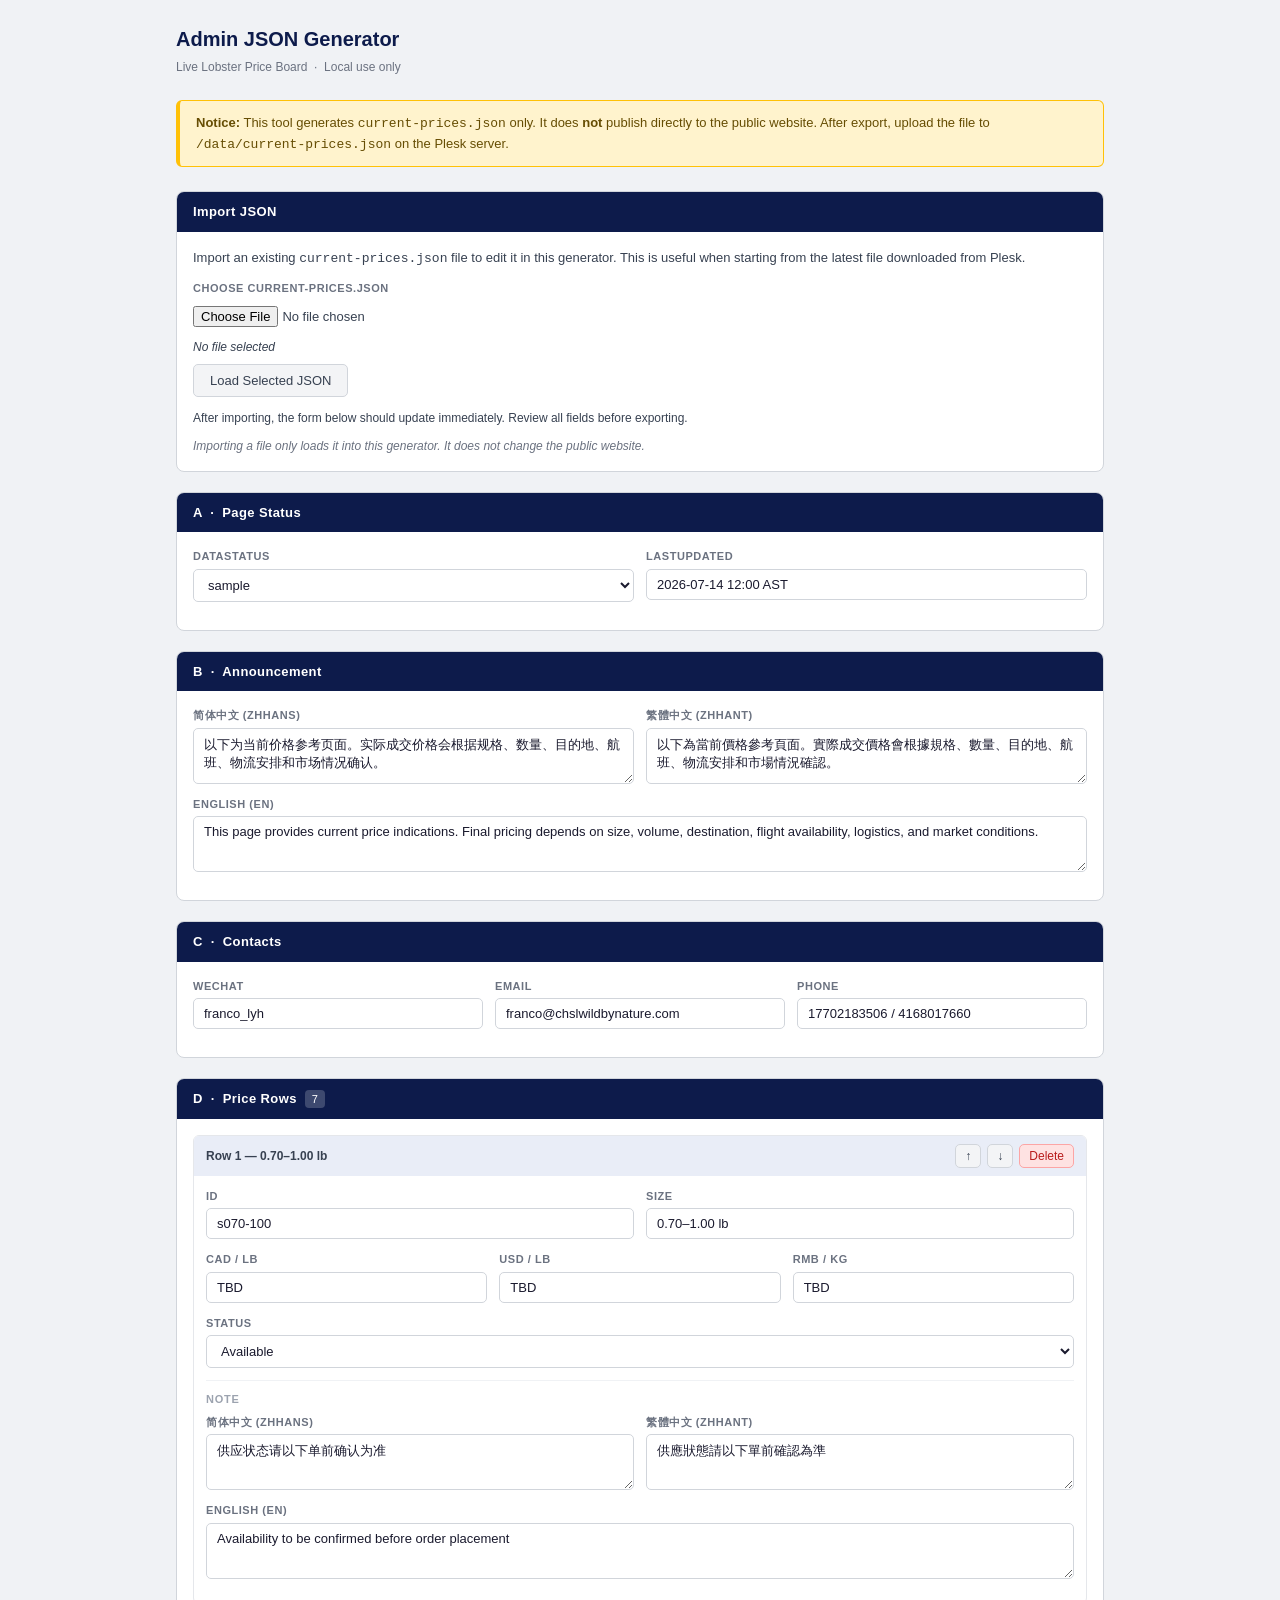
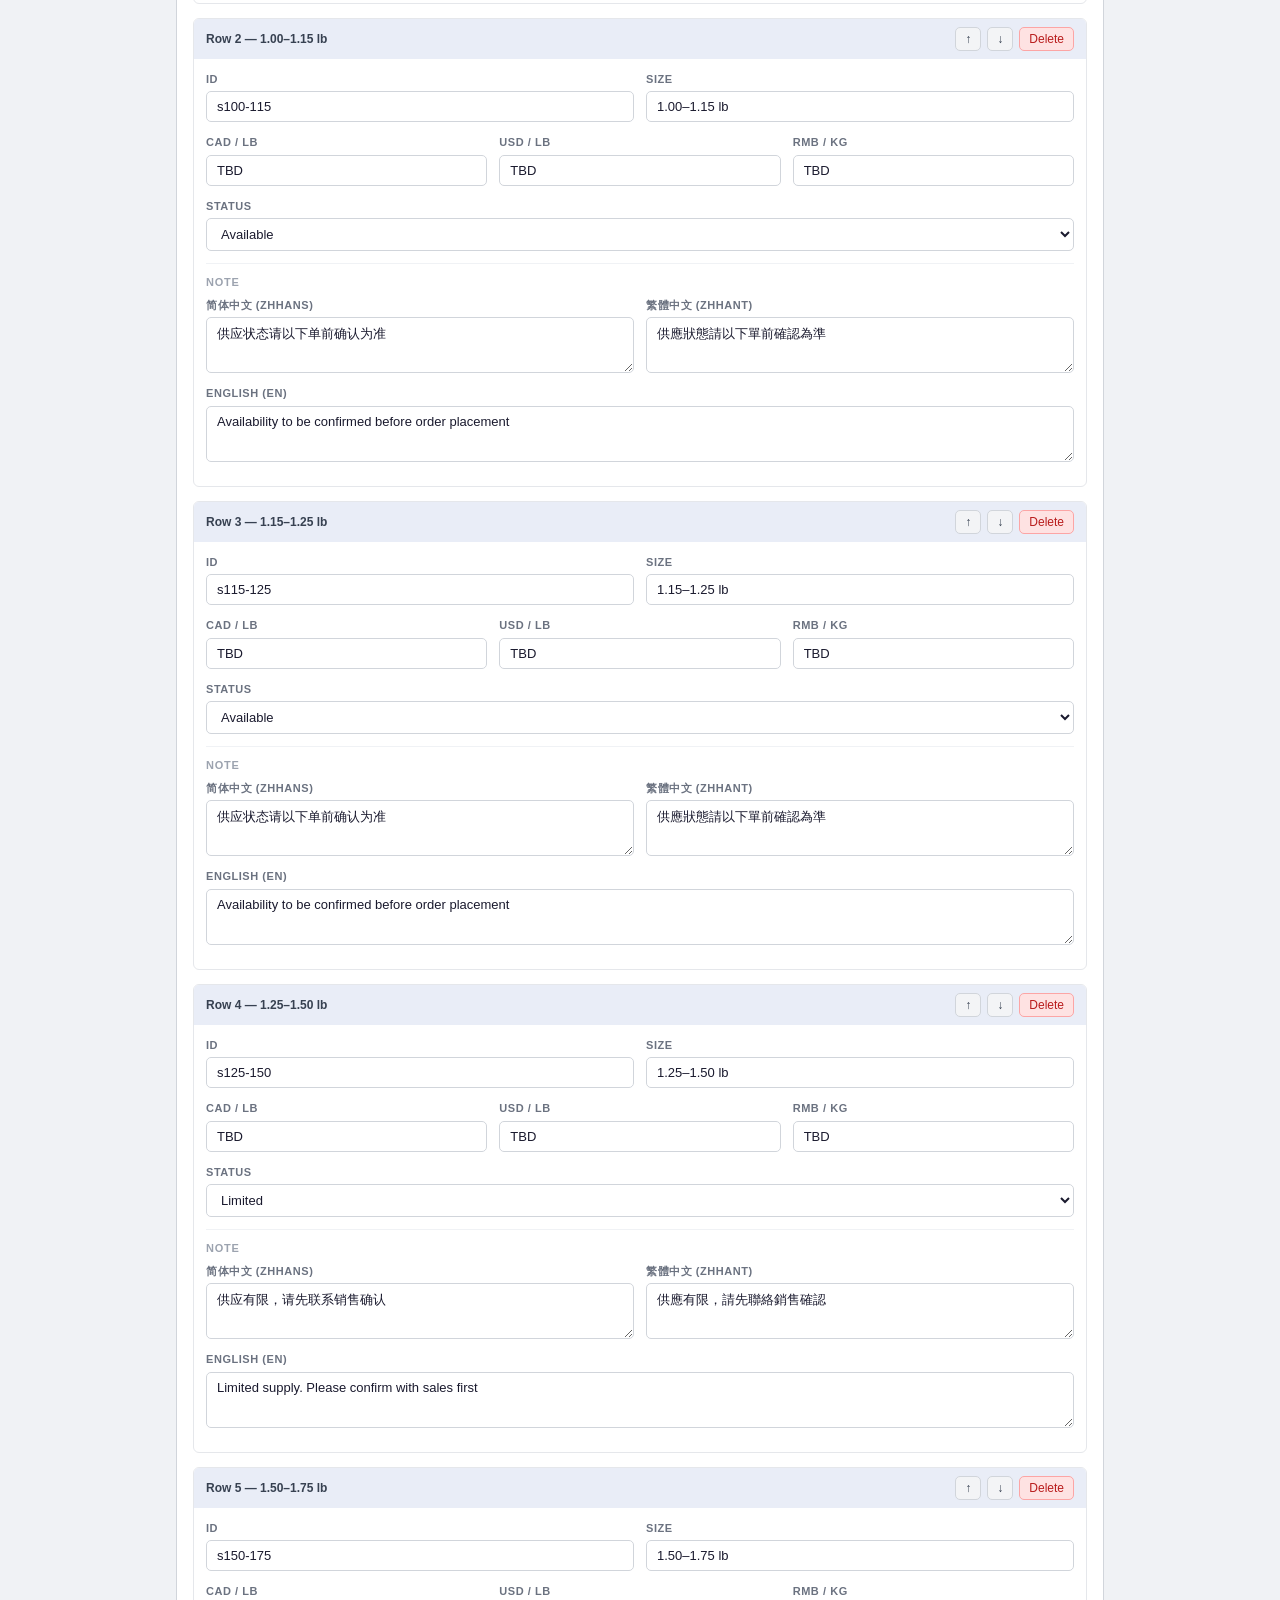
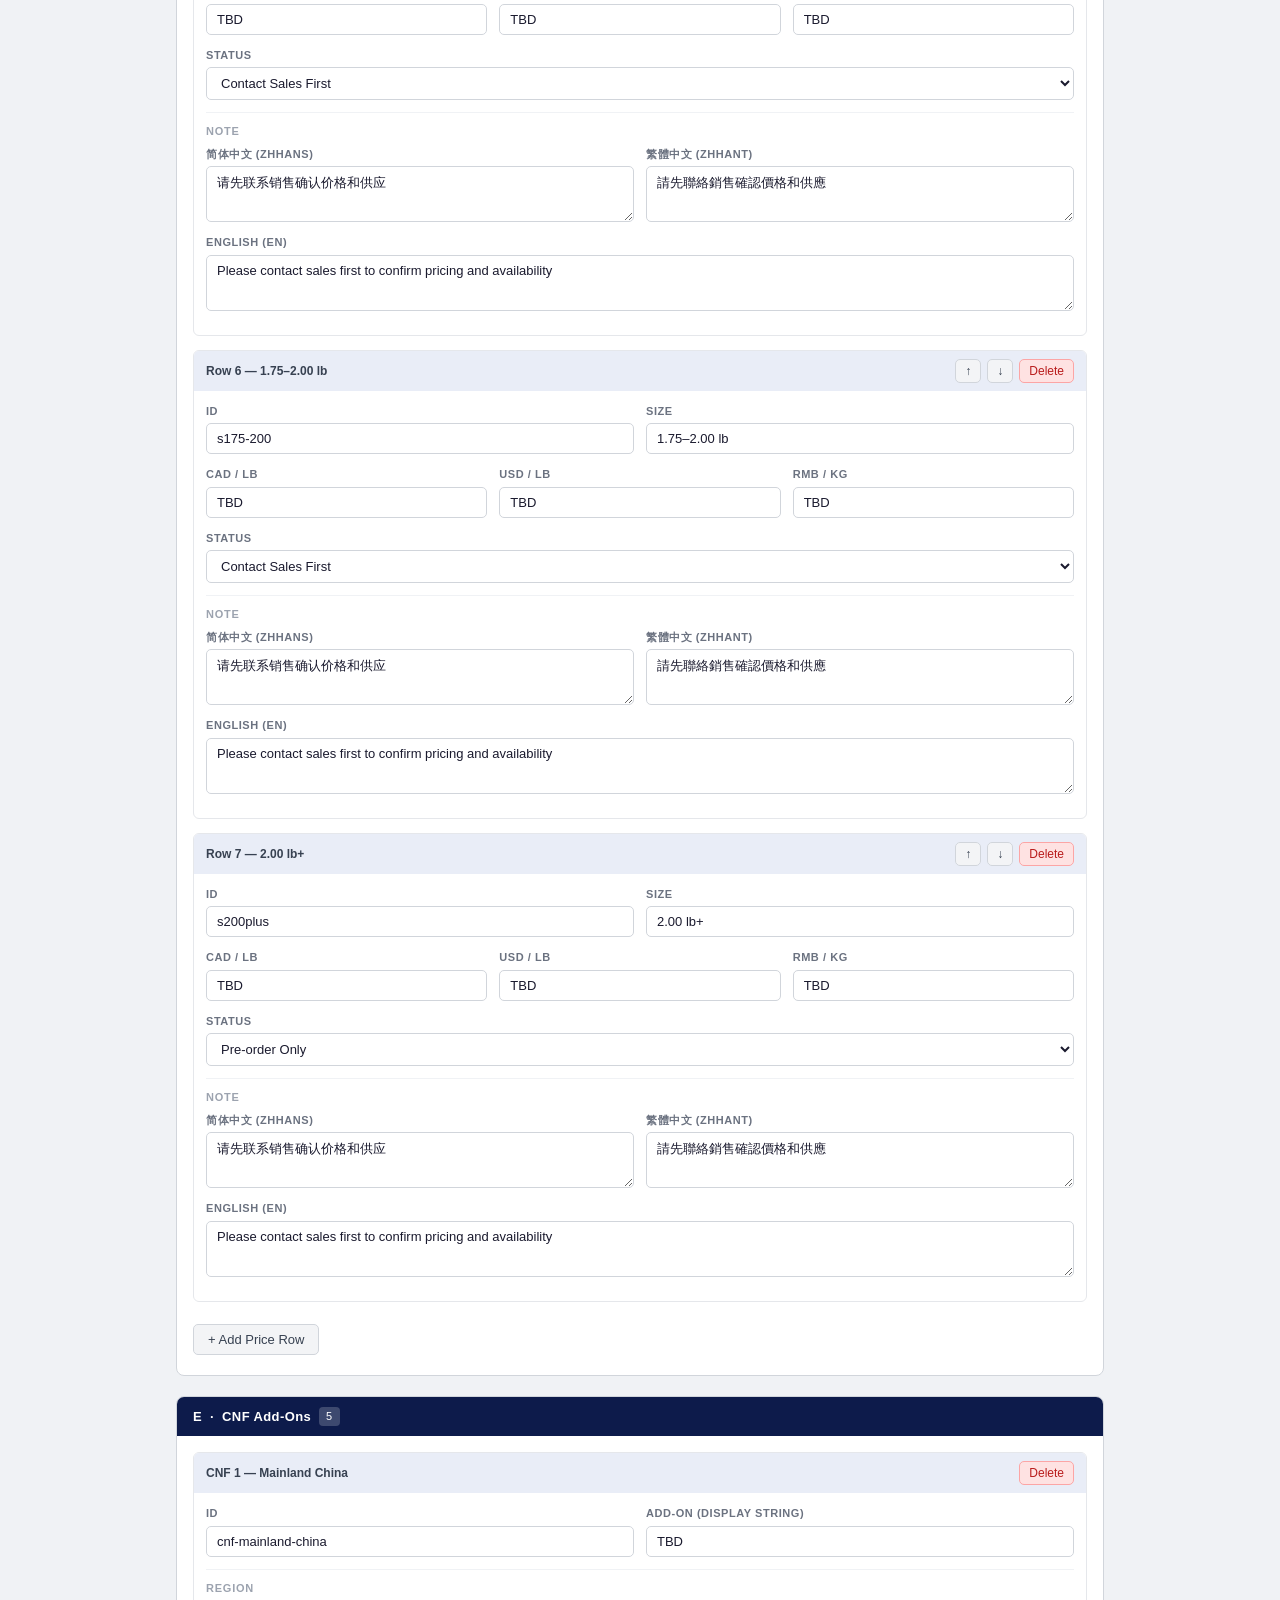
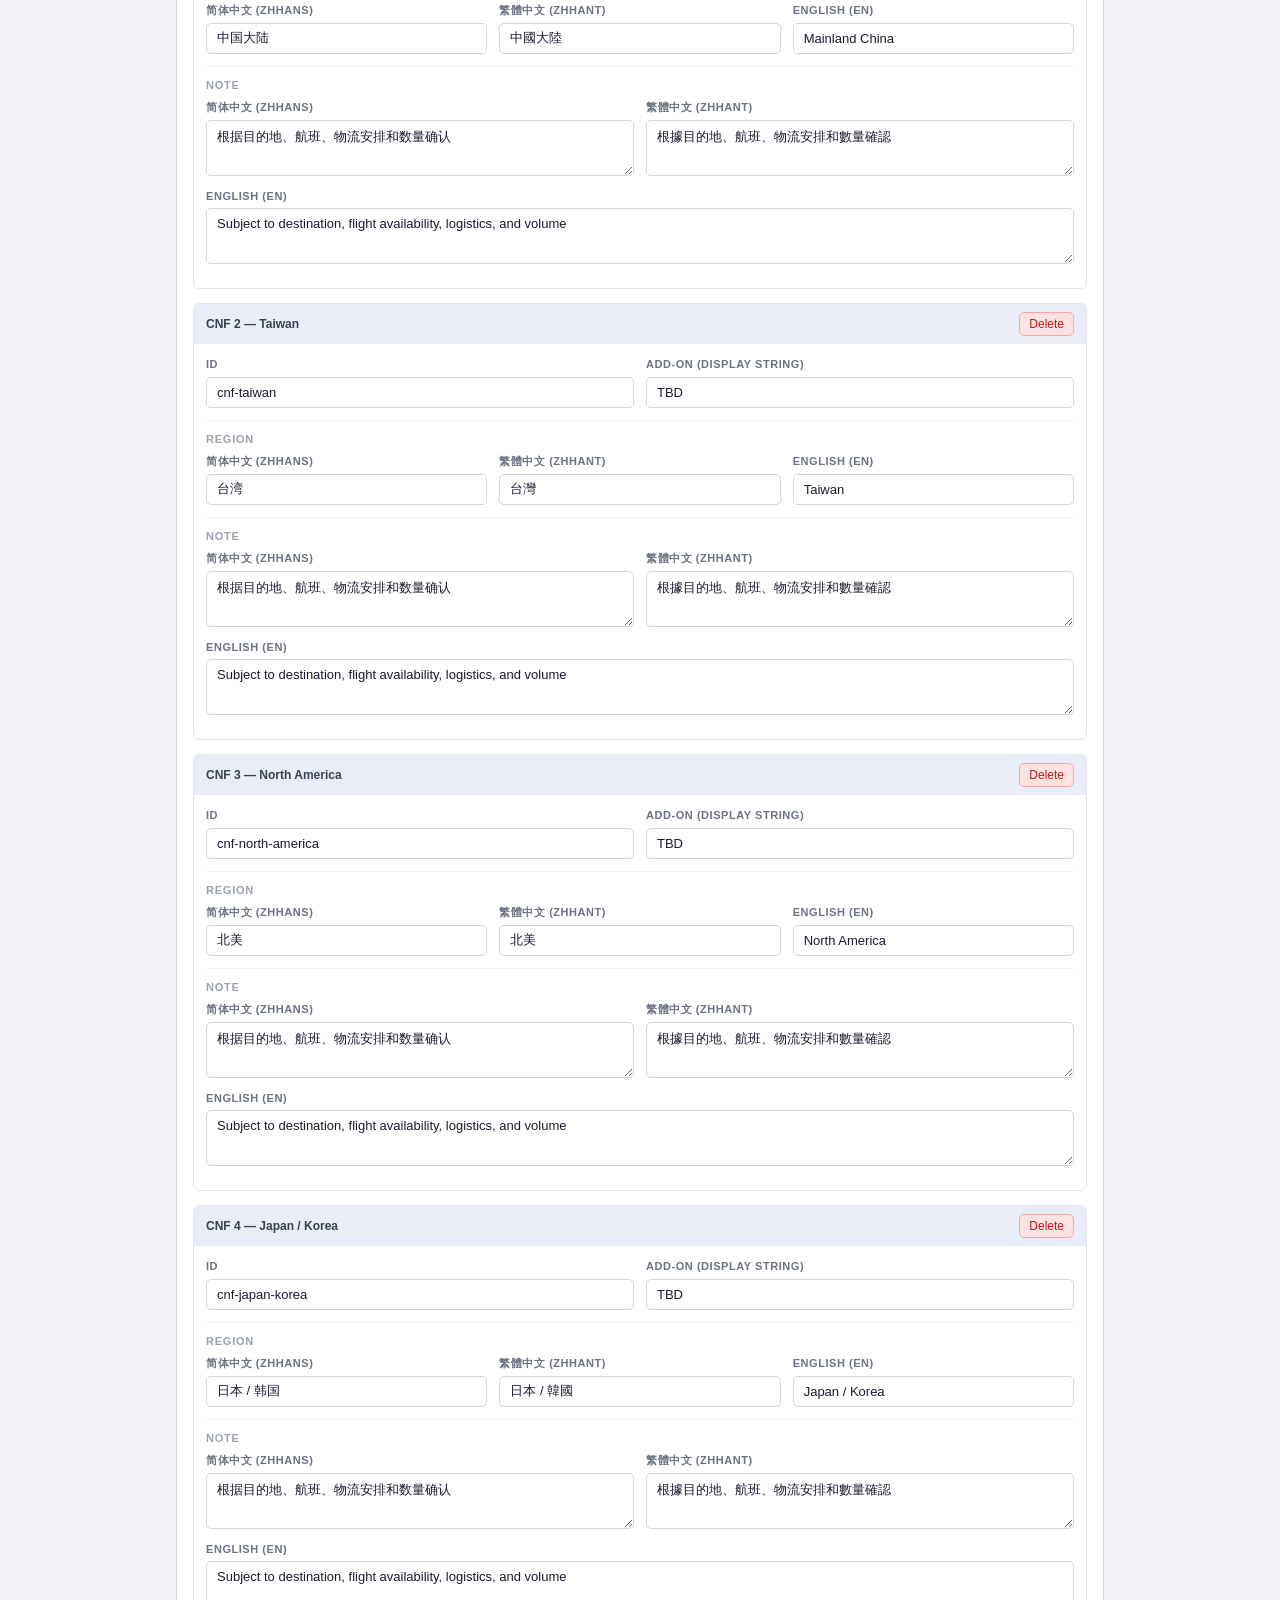
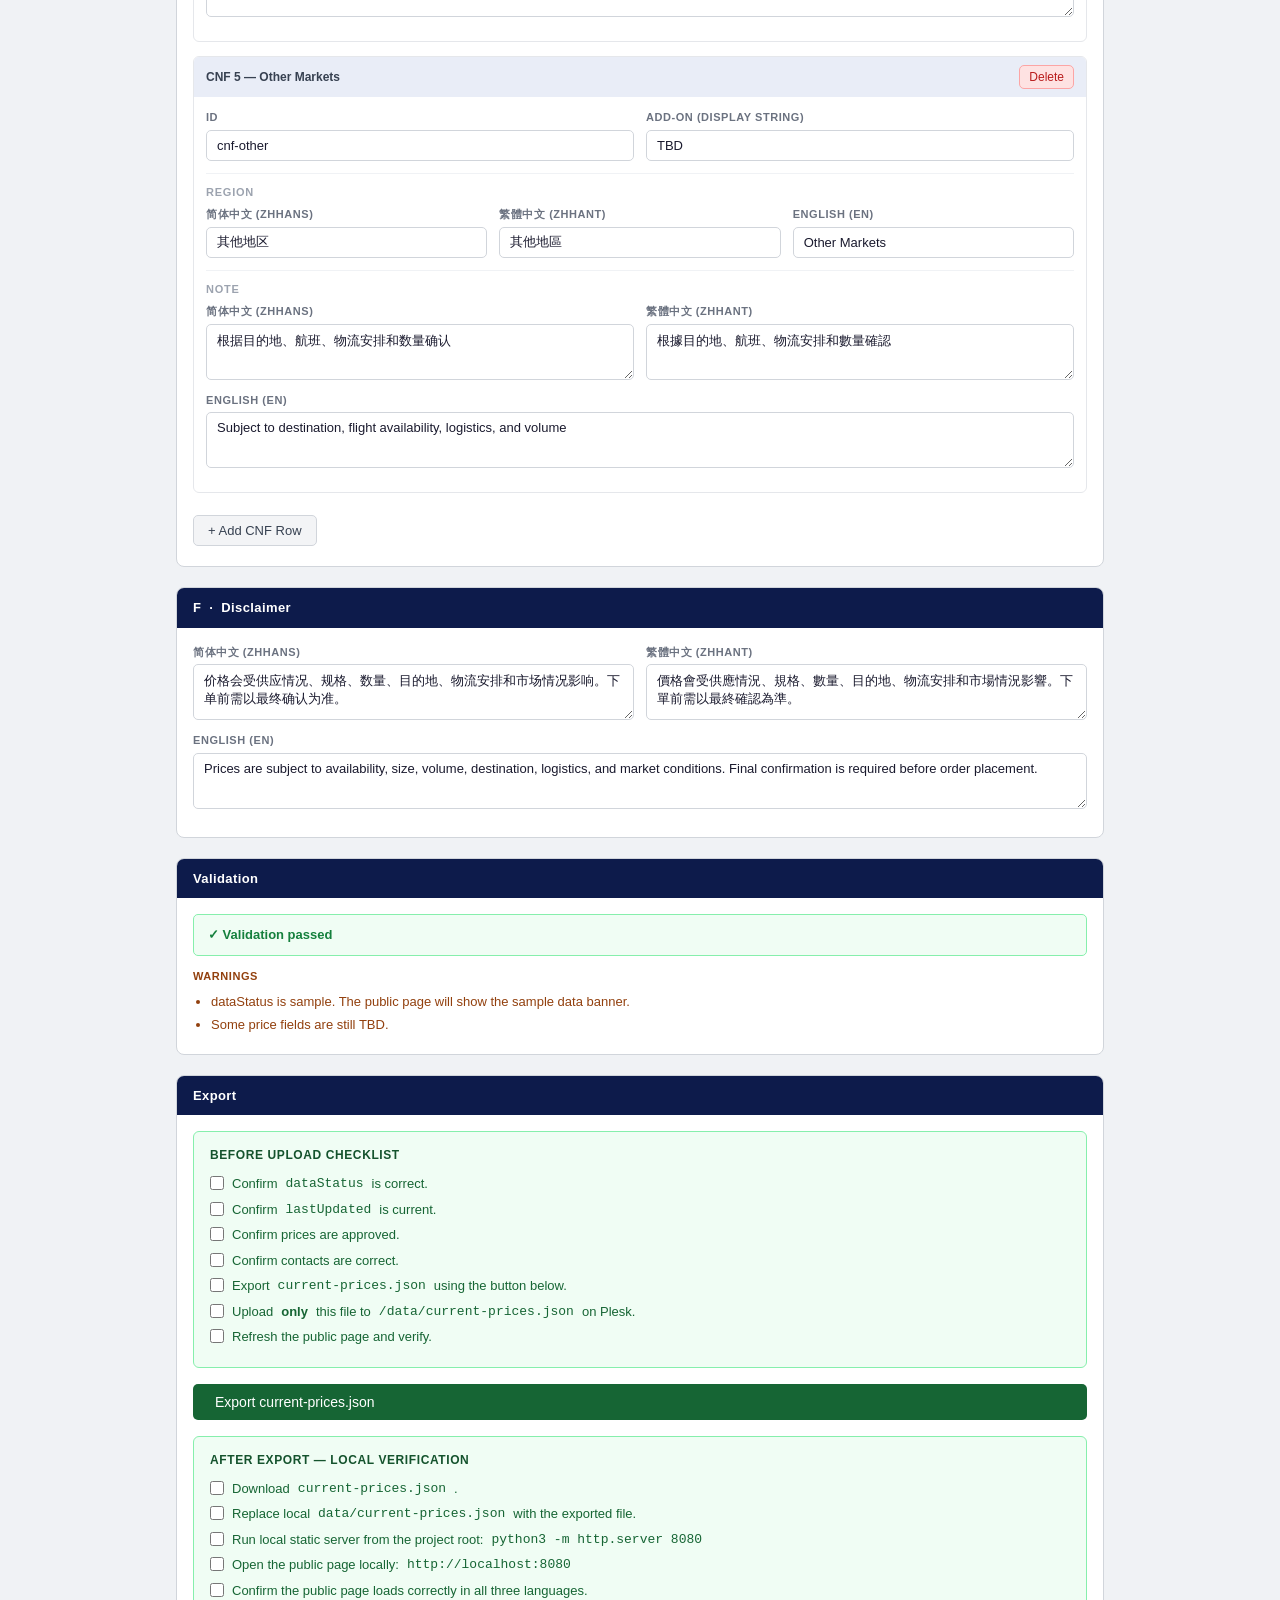
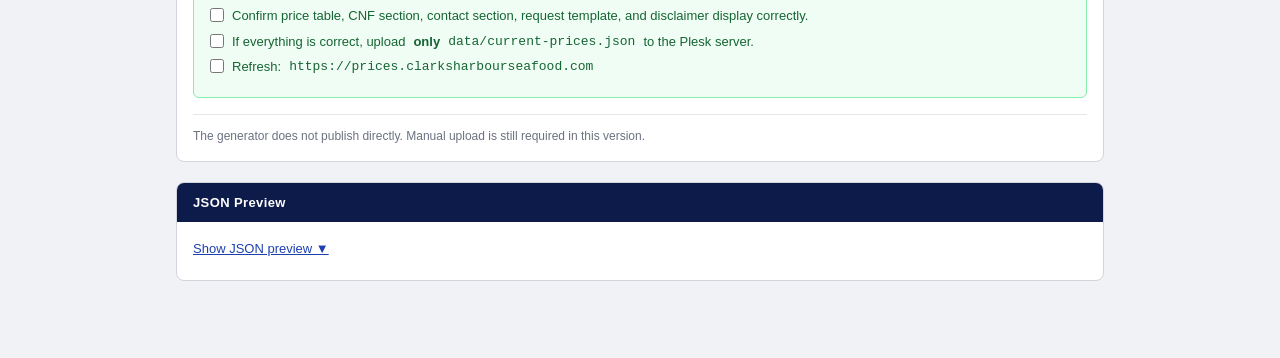
==== commit 534fd4a1: "Fix admin generator JSON import flow" ====
--- a/admin-generator/index.html
+++ b/admin-generator/index.html
@@ -3,6 +3,9 @@
 <head>
   <meta charset="UTF-8">
   <meta name="viewport" content="width=device-width, initial-scale=1.0">
+  <meta http-equiv="Cache-Control" content="no-cache, no-store, must-revalidate">
+  <meta http-equiv="Pragma" content="no-cache">
+  <meta http-equiv="Expires" content="0">
   <title>Admin JSON Generator — Live Lobster Price Board</title>
   <link rel="stylesheet" href="styles.css">
 </head>
@@ -19,6 +22,27 @@
   </div>
 
   <div id="error-banner"></div>
+
+  <!-- ── Import JSON ──────────────────────────────────────── -->
+  <div class="card">
+    <div class="card-header">Import JSON</div>
+    <div class="card-body">
+      <p class="import-helper">Import an existing <code>current-prices.json</code> file to edit it in this generator. This is useful when starting from the latest file downloaded from Plesk.</p>
+
+      <label for="importJsonFile" class="import-file-label">Choose current-prices.json</label>
+      <input type="file" id="importJsonFile" accept=".json,application/json">
+
+      <div id="selectedImportFileName" class="helper-text">No file selected</div>
+
+      <button type="button" id="loadImportedJsonButton" class="secondary-button">Load Selected JSON</button>
+
+      <p class="import-after-note">After importing, the form below should update immediately. Review all fields before exporting.</p>
+
+      <div id="importJsonMessage" class="status-message"></div>
+
+      <p class="import-safety-note">Importing a file only loads it into this generator. It does not change the public website.</p>
+    </div>
+  </div>
 
   <!-- ── A. Page Status ───────────────────────────────────── -->
   <div class="card">
--- a/admin-generator/styles.css
+++ b/admin-generator/styles.css
@@ -382,6 +382,138 @@
   border-top: 1px solid #e5e7eb;
 }
 
+/* ── Import section ── */
+.import-file-label {
+  display: block;
+  font-size: 11px;
+  font-weight: 600;
+  color: #6b7280;
+  text-transform: uppercase;
+  letter-spacing: 0.05em;
+  margin-bottom: 4px;
+  margin-top: 0;
+}
+
+.helper-text {
+  font-size: 12px;
+  color: #374151;
+  font-style: italic;
+  margin: 6px 0 4px;
+  min-height: 18px;
+}
+
+.secondary-button {
+  display: inline-block;
+  padding: 8px 16px;
+  margin-top: 4px;
+  margin-bottom: 12px;
+  background: #f3f4f6;
+  color: #374151;
+  border: 1px solid #d1d5db;
+  border-radius: 5px;
+  font-size: 13px;
+  font-weight: 500;
+  font-family: inherit;
+  cursor: pointer;
+  transition: background 0.15s;
+}
+.secondary-button:hover  { background: #e5e7eb; }
+.secondary-button:active { opacity: 0.85; }
+
+.status-message {
+  font-size: 13px;
+  margin-top: 4px;
+  margin-bottom: 4px;
+  border-radius: 5px;
+}
+.status-message:empty { display: none; }
+.status-success {
+  background: #f0fdf4;
+  border: 1px solid #86efac;
+  border-left: 4px solid #16a34a;
+  color: #14532d;
+  padding: 10px 14px;
+}
+.status-error {
+  background: #fde8e8;
+  border: 1px solid #f87171;
+  border-left: 4px solid #dc2626;
+  color: #7f1d1d;
+  padding: 10px 14px;
+}
+.status-info {
+  background: #eff6ff;
+  border: 1px solid #93c5fd;
+  border-left: 4px solid #3b82f6;
+  color: #1e3a5f;
+  padding: 10px 14px;
+}
+
+.import-helper {
+  font-size: 13px;
+  color: #374151;
+  margin-bottom: 12px;
+}
+
+input[type="file"] {
+  padding: 5px 0;
+  font-size: 13px;
+  font-family: inherit;
+  color: #374151;
+  cursor: pointer;
+}
+
+.import-filename {
+  font-size: 12px;
+  color: #374151;
+  font-style: italic;
+  min-height: 18px;
+  margin-bottom: 8px;
+}
+
+.import-load-bar {
+  margin-bottom: 8px;
+}
+
+.import-after-note {
+  font-size: 12px;
+  color: #374151;
+  margin-bottom: 10px;
+}
+
+.import-msg {
+  border-radius: 5px;
+  padding: 10px 14px;
+  font-size: 13px;
+  margin-top: 4px;
+  margin-bottom: 4px;
+}
+.import-success {
+  background: #f0fdf4;
+  border: 1px solid #86efac;
+  border-left: 4px solid #16a34a;
+  color: #14532d;
+}
+.import-error {
+  background: #fde8e8;
+  border: 1px solid #f87171;
+  border-left: 4px solid #dc2626;
+  color: #7f1d1d;
+}
+.import-info {
+  background: #eff6ff;
+  border: 1px solid #93c5fd;
+  border-left: 4px solid #3b82f6;
+  color: #1e3a5f;
+}
+
+.import-safety-note {
+  font-size: 12px;
+  color: #6b7280;
+  margin-top: 8px;
+  font-style: italic;
+}
+
 /* ── Responsive ── */
 @media (max-width: 640px) {
   .field-row { grid-template-columns: 1fr; }
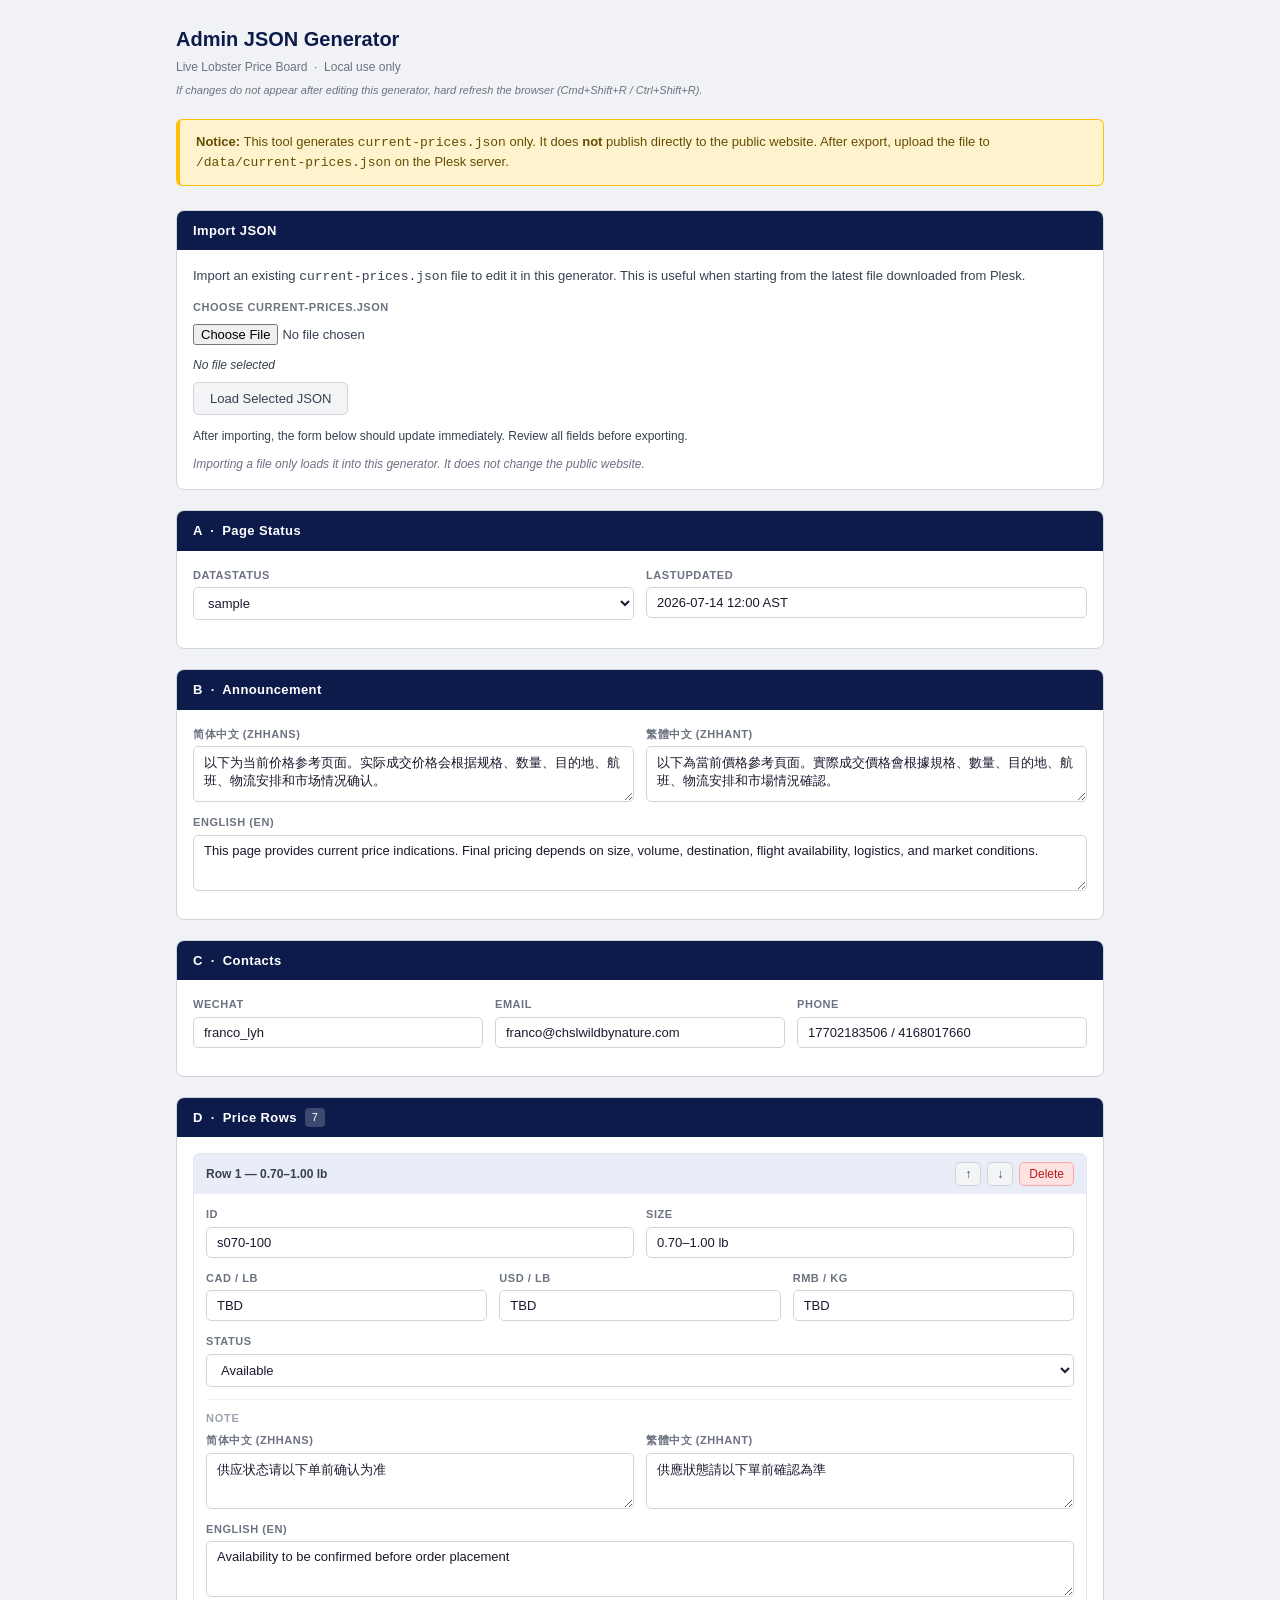
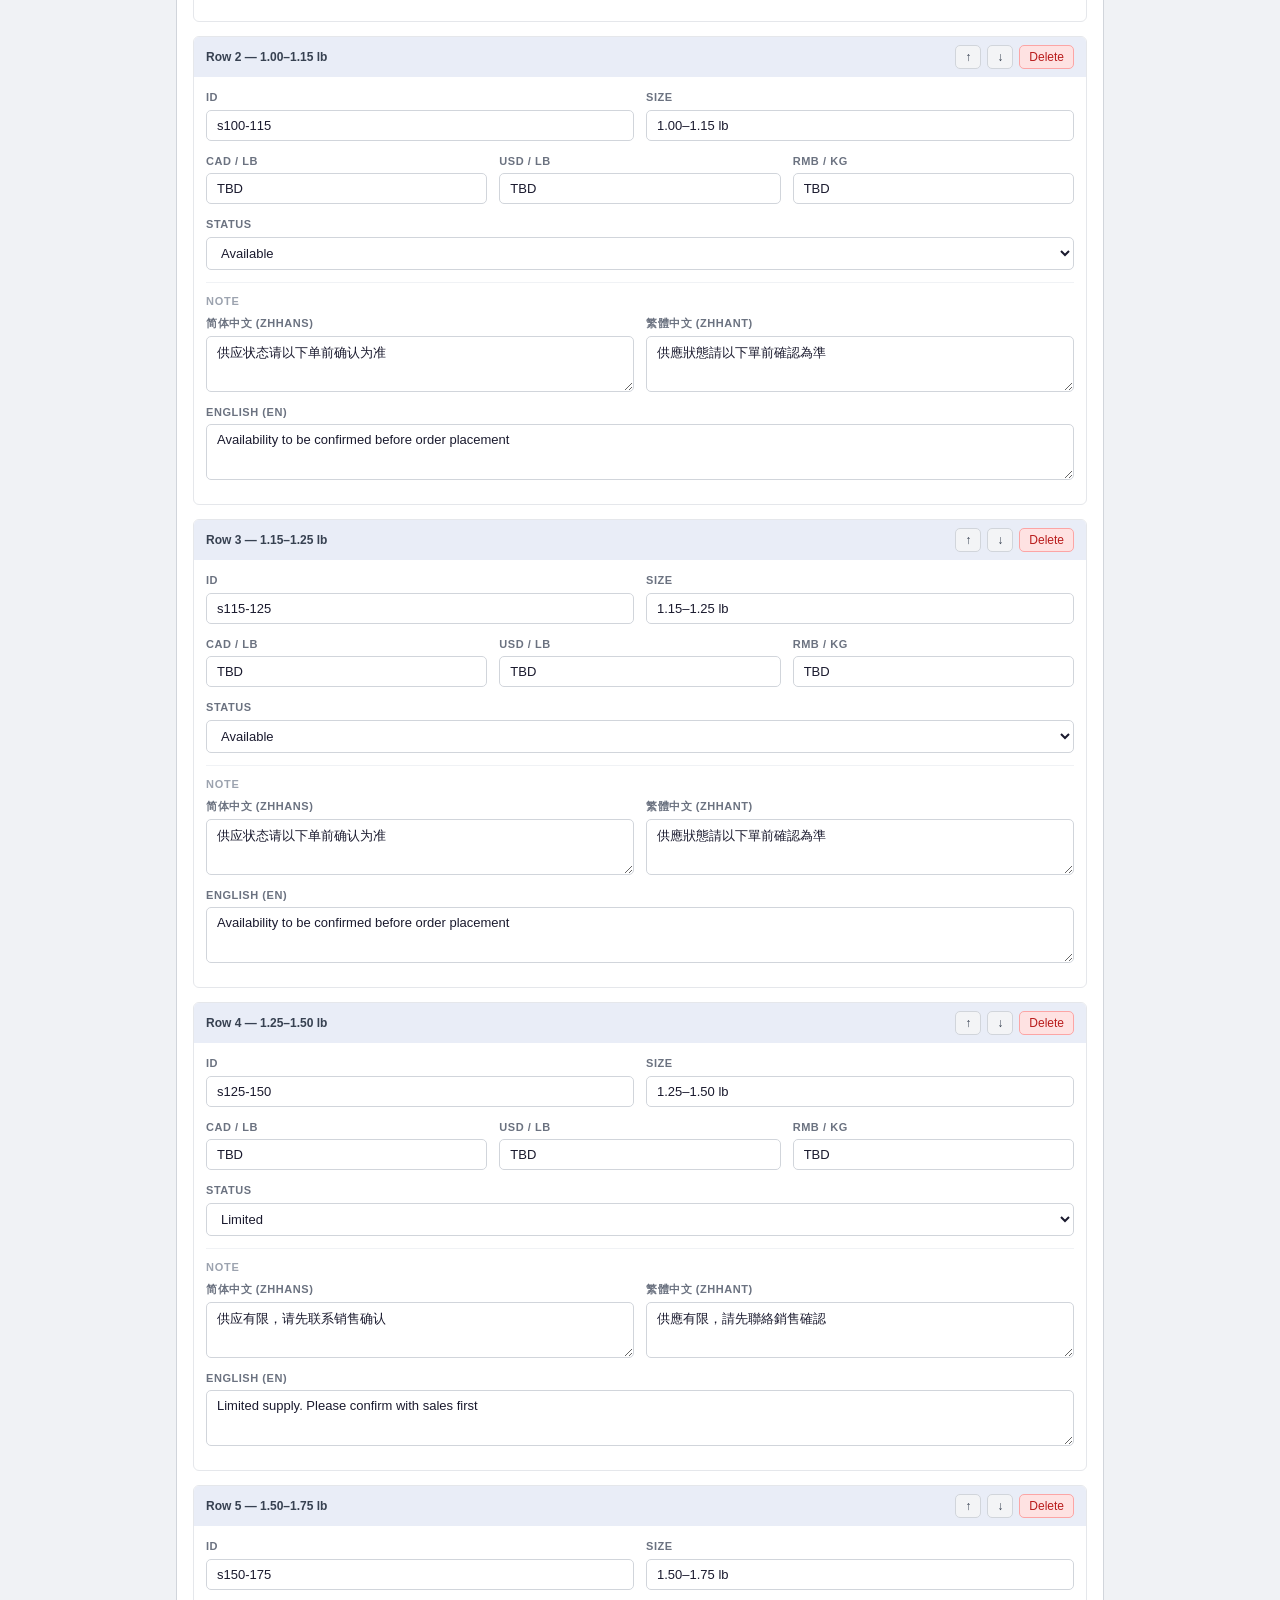
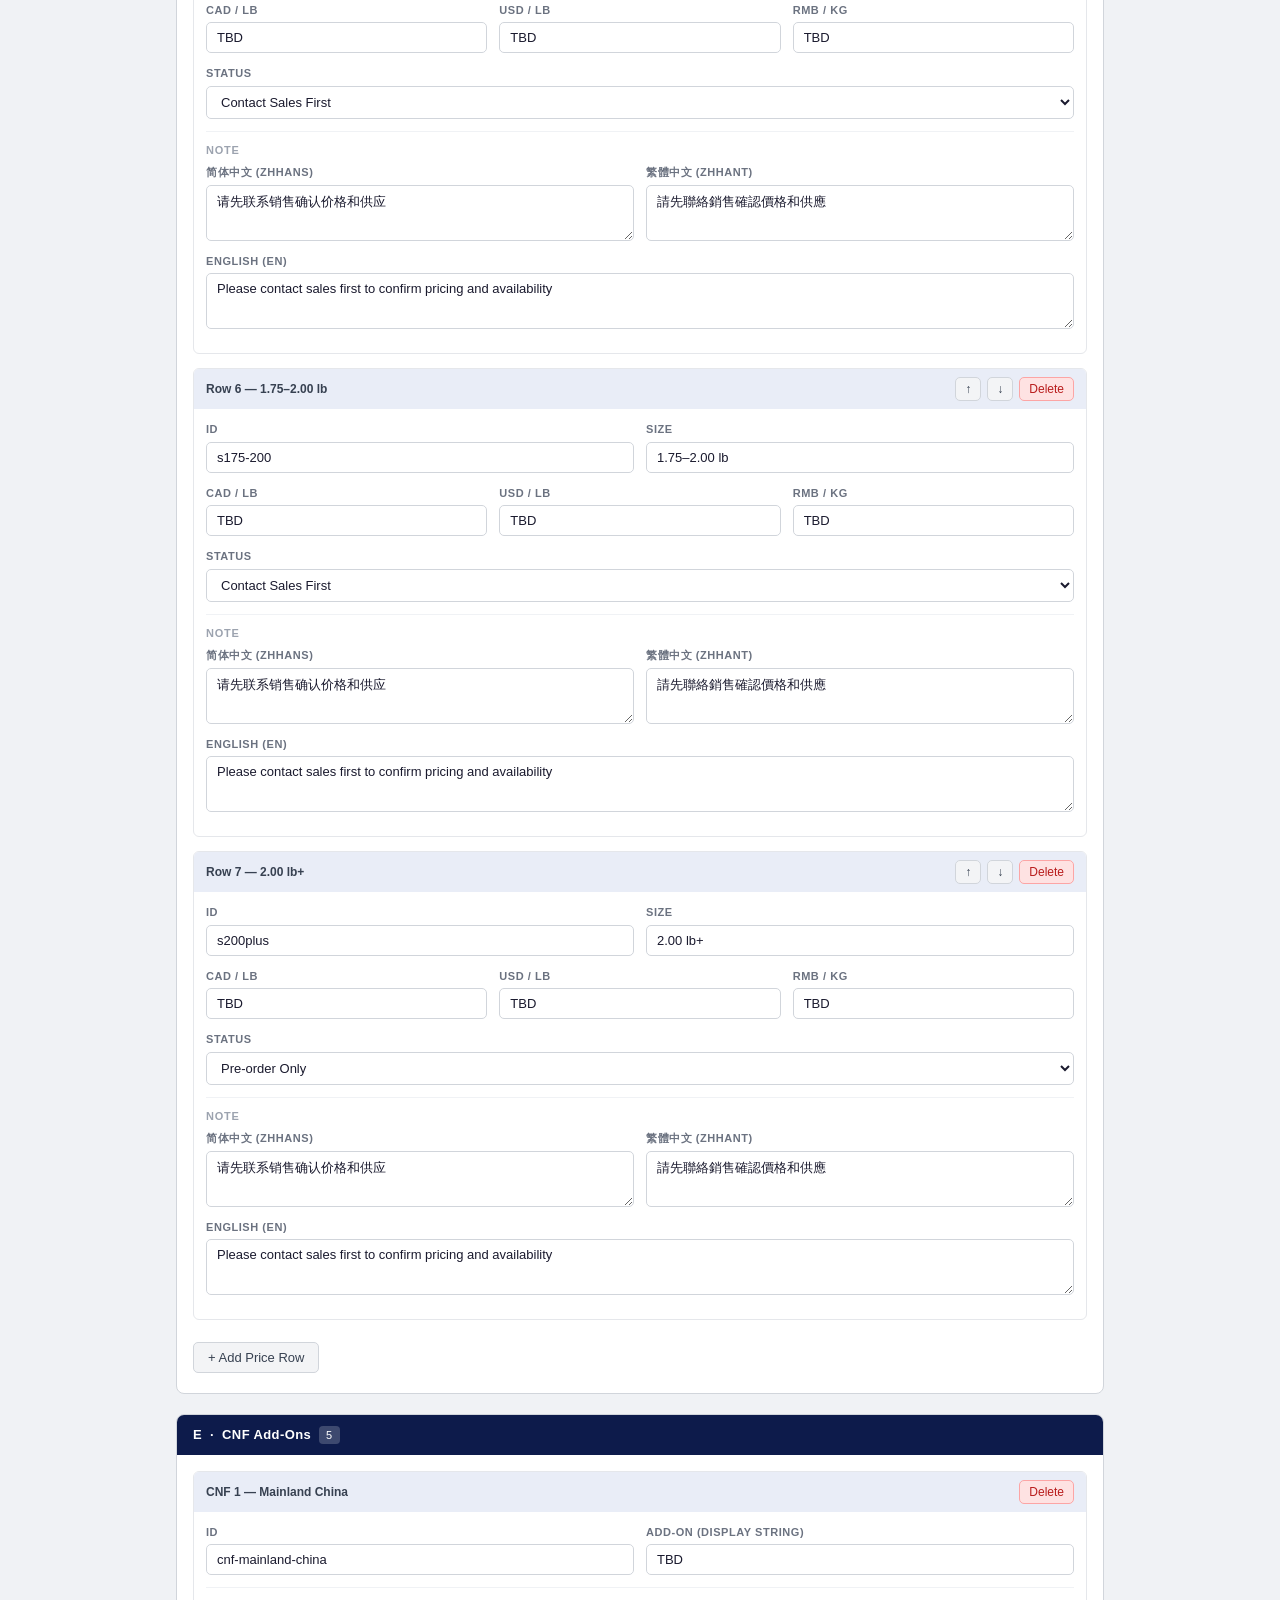
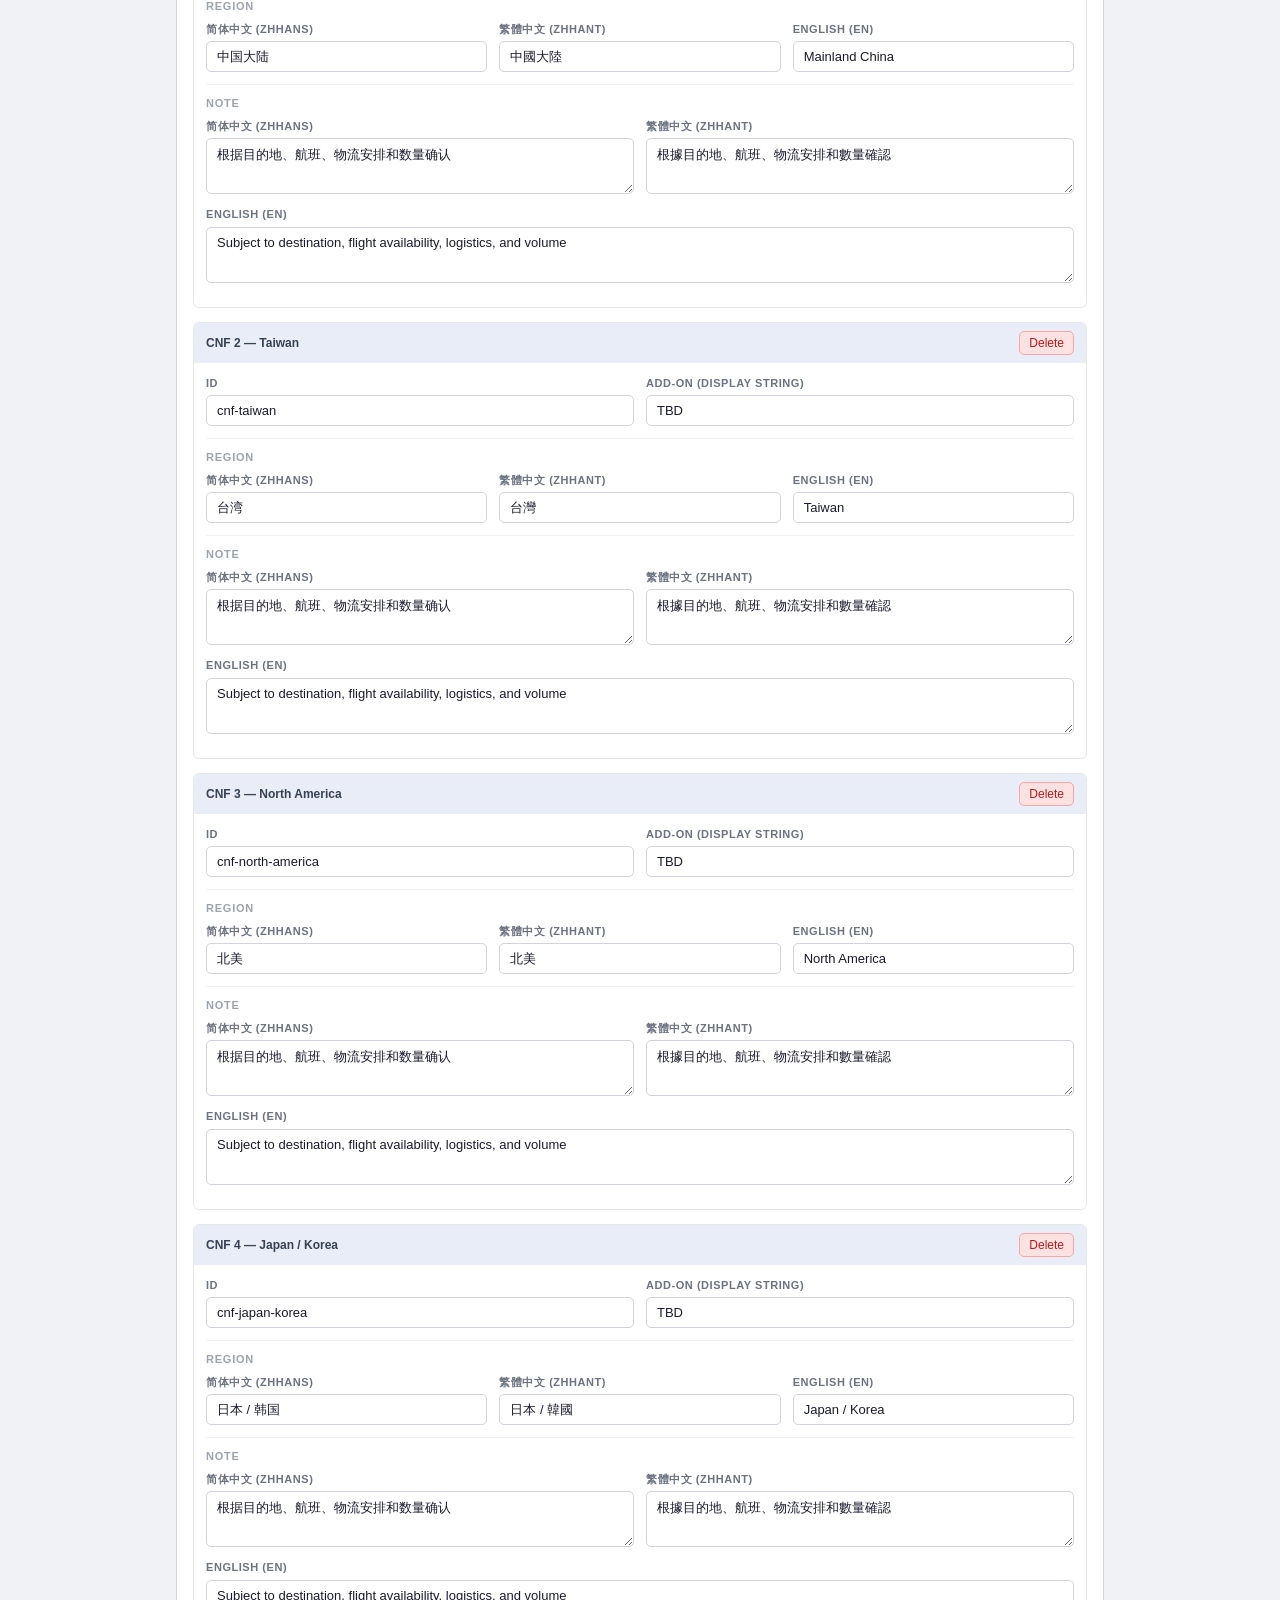
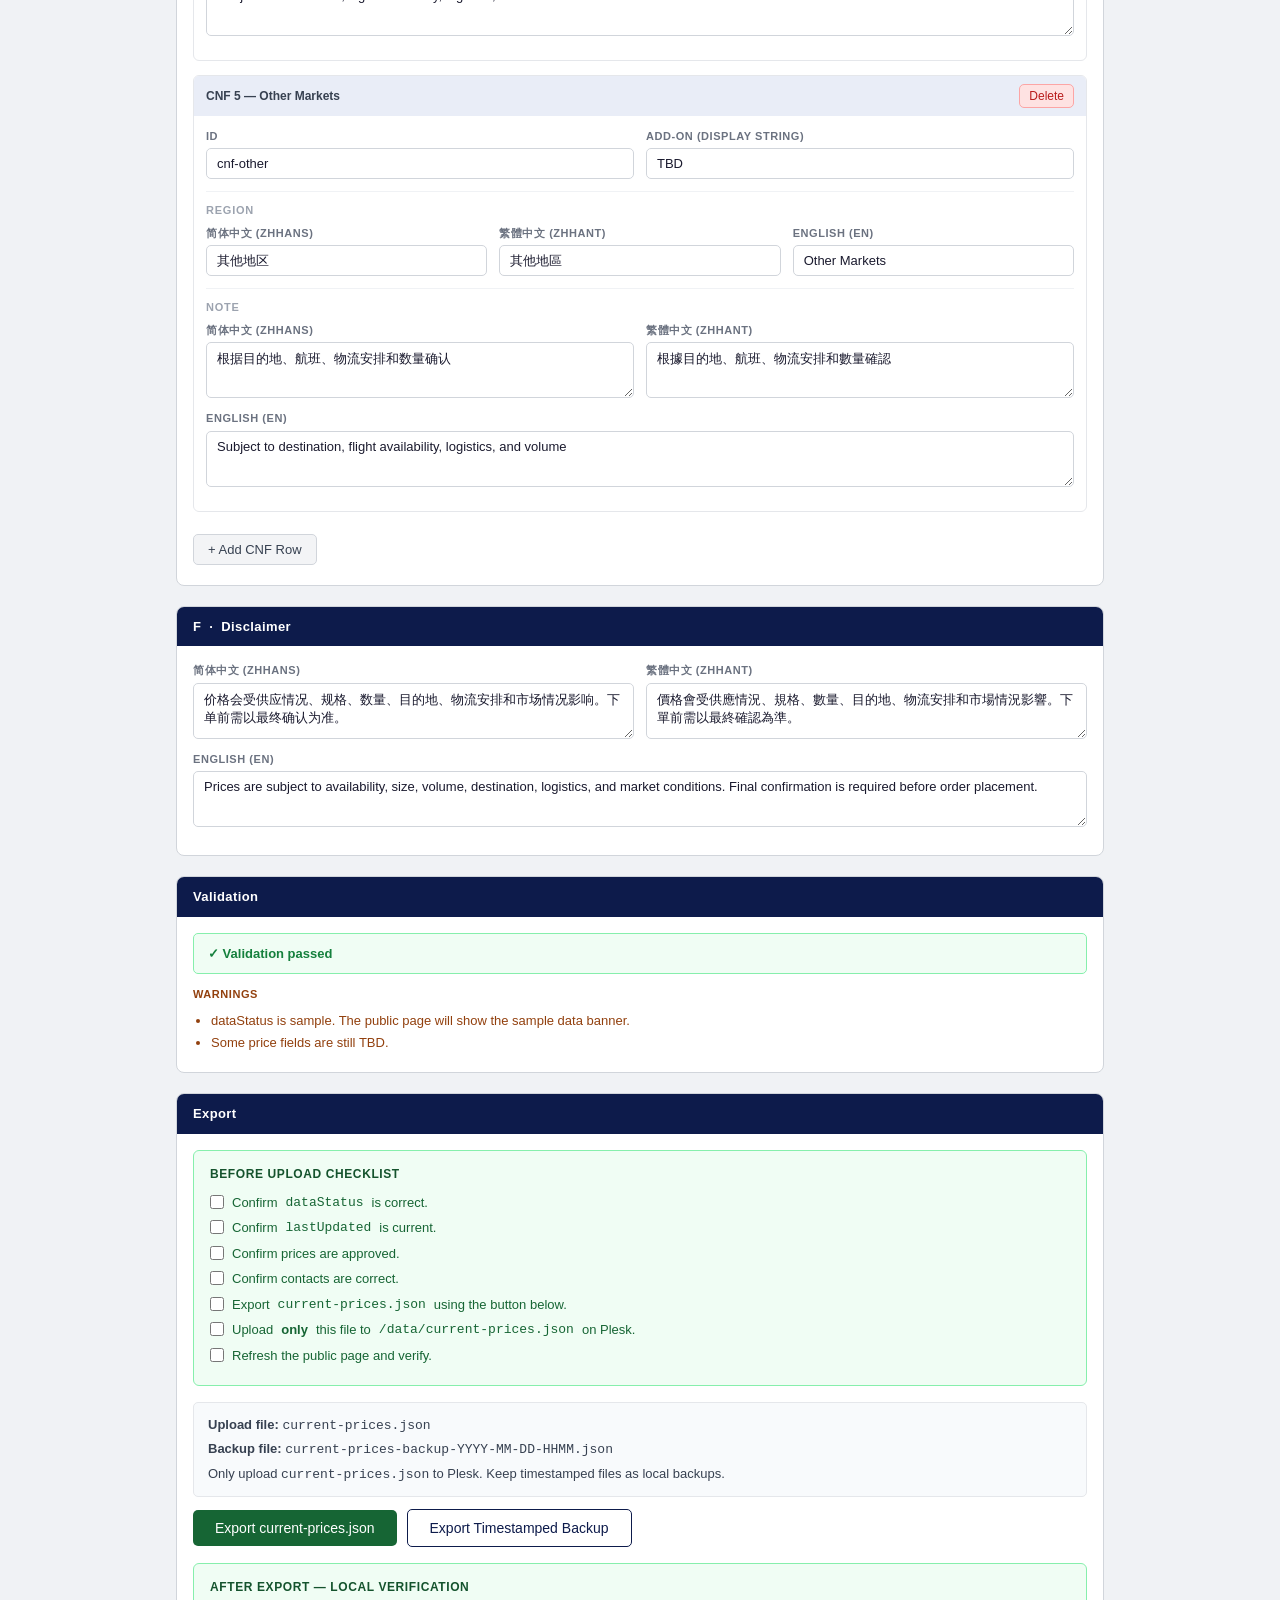
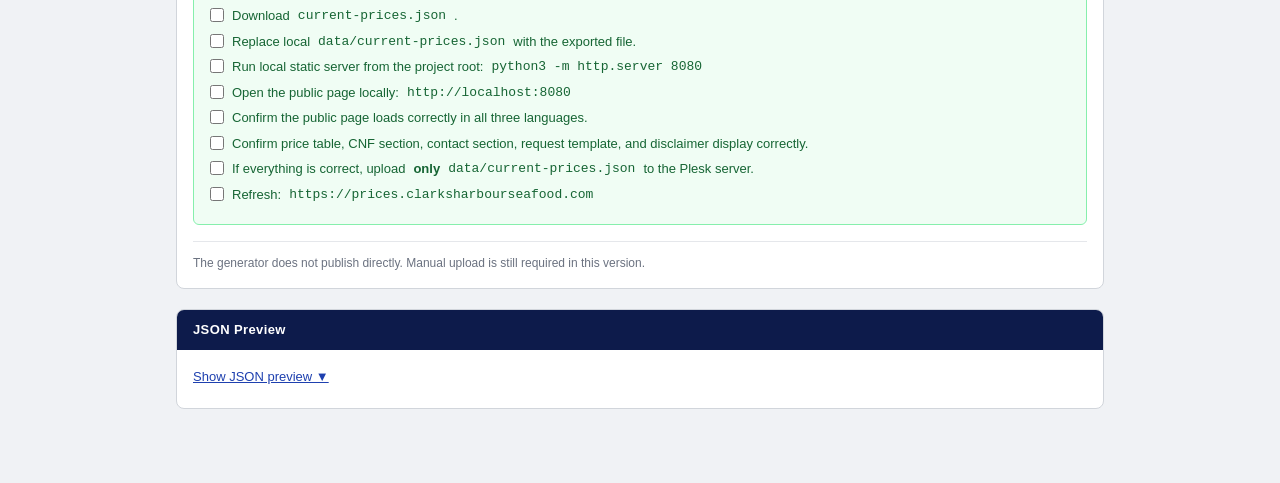
==== commit 7cb40dfd: "Add timestamped backup export guidance" ====
--- a/admin-generator/index.html
+++ b/admin-generator/index.html
@@ -14,6 +14,7 @@
 
   <h1>Admin JSON Generator</h1>
   <p class="subtitle">Live Lobster Price Board &nbsp;·&nbsp; Local use only</p>
+  <p class="cache-note">If changes do not appear after editing this generator, hard refresh the browser (Cmd+Shift+R / Ctrl+Shift+R).</p>
 
   <div class="warning-banner">
     <strong>Notice:</strong> This tool generates <code>current-prices.json</code> only.
@@ -185,12 +186,25 @@
 
       <div class="export-area">
         <div id="validation-error" class="validation-error"></div>
-        <button class="btn btn-export" onclick="exportJSON()">Export current-prices.json</button>
+        <div class="export-file-note">
+          <p><strong>Upload file:</strong> <code>current-prices.json</code></p>
+          <p><strong>Backup file:</strong> <code>current-prices-backup-YYYY-MM-DD-HHMM.json</code></p>
+          <p>Only upload <code>current-prices.json</code> to Plesk. Keep timestamped files as local backups.</p>
+        </div>
+        <div class="export-buttons">
+          <button class="btn btn-export" onclick="exportJSON()">Export current-prices.json</button>
+          <button class="btn btn-backup" onclick="exportBackupJSON()">Export Timestamped Backup</button>
+        </div>
       </div>
 
       <div id="export-success" class="export-success">
         <strong>current-prices.json exported.</strong>
-        Please complete the local verification checklist before uploading to Plesk.
+        Upload this file to <code>/data/current-prices.json</code> after local verification.
+      </div>
+
+      <div id="export-backup-success" class="export-success">
+        <strong>Timestamped backup exported.</strong>
+        Keep this file for local records. Do not upload it to Plesk unless renamed to <code>current-prices.json</code>.
       </div>
 
       <div class="checklist checklist-after">
--- a/admin-generator/styles.css
+++ b/admin-generator/styles.css
@@ -37,7 +37,14 @@
 .subtitle {
   font-size: 12px;
   color: #6b7280;
-  margin-bottom: 24px;
+  margin-bottom: 6px;
+}
+
+.cache-note {
+  font-size: 11px;
+  color: #6b7280;
+  margin-bottom: 20px;
+  font-style: italic;
 }
 
 /* ── Error banner ── */
@@ -273,8 +280,34 @@
 .export-area {
   display: flex;
   flex-direction: column;
-  gap: 14px;
-}
+  gap: 12px;
+}
+
+.export-file-note {
+  background: #f8fafc;
+  border: 1px solid #e5e7eb;
+  border-radius: 5px;
+  padding: 10px 14px;
+  font-size: 13px;
+  color: #374151;
+  line-height: 1.8;
+}
+
+.export-buttons {
+  display: flex;
+  gap: 10px;
+  flex-wrap: wrap;
+  align-items: center;
+}
+
+.btn-backup {
+  background: #fff;
+  color: #0d1b4b;
+  border: 1px solid #0d1b4b;
+  padding: 10px 22px;
+  font-size: 14px;
+}
+.btn-backup:hover { background: #f0f2f5; }
 
 /* ── Validation error ── */
 .validation-error {
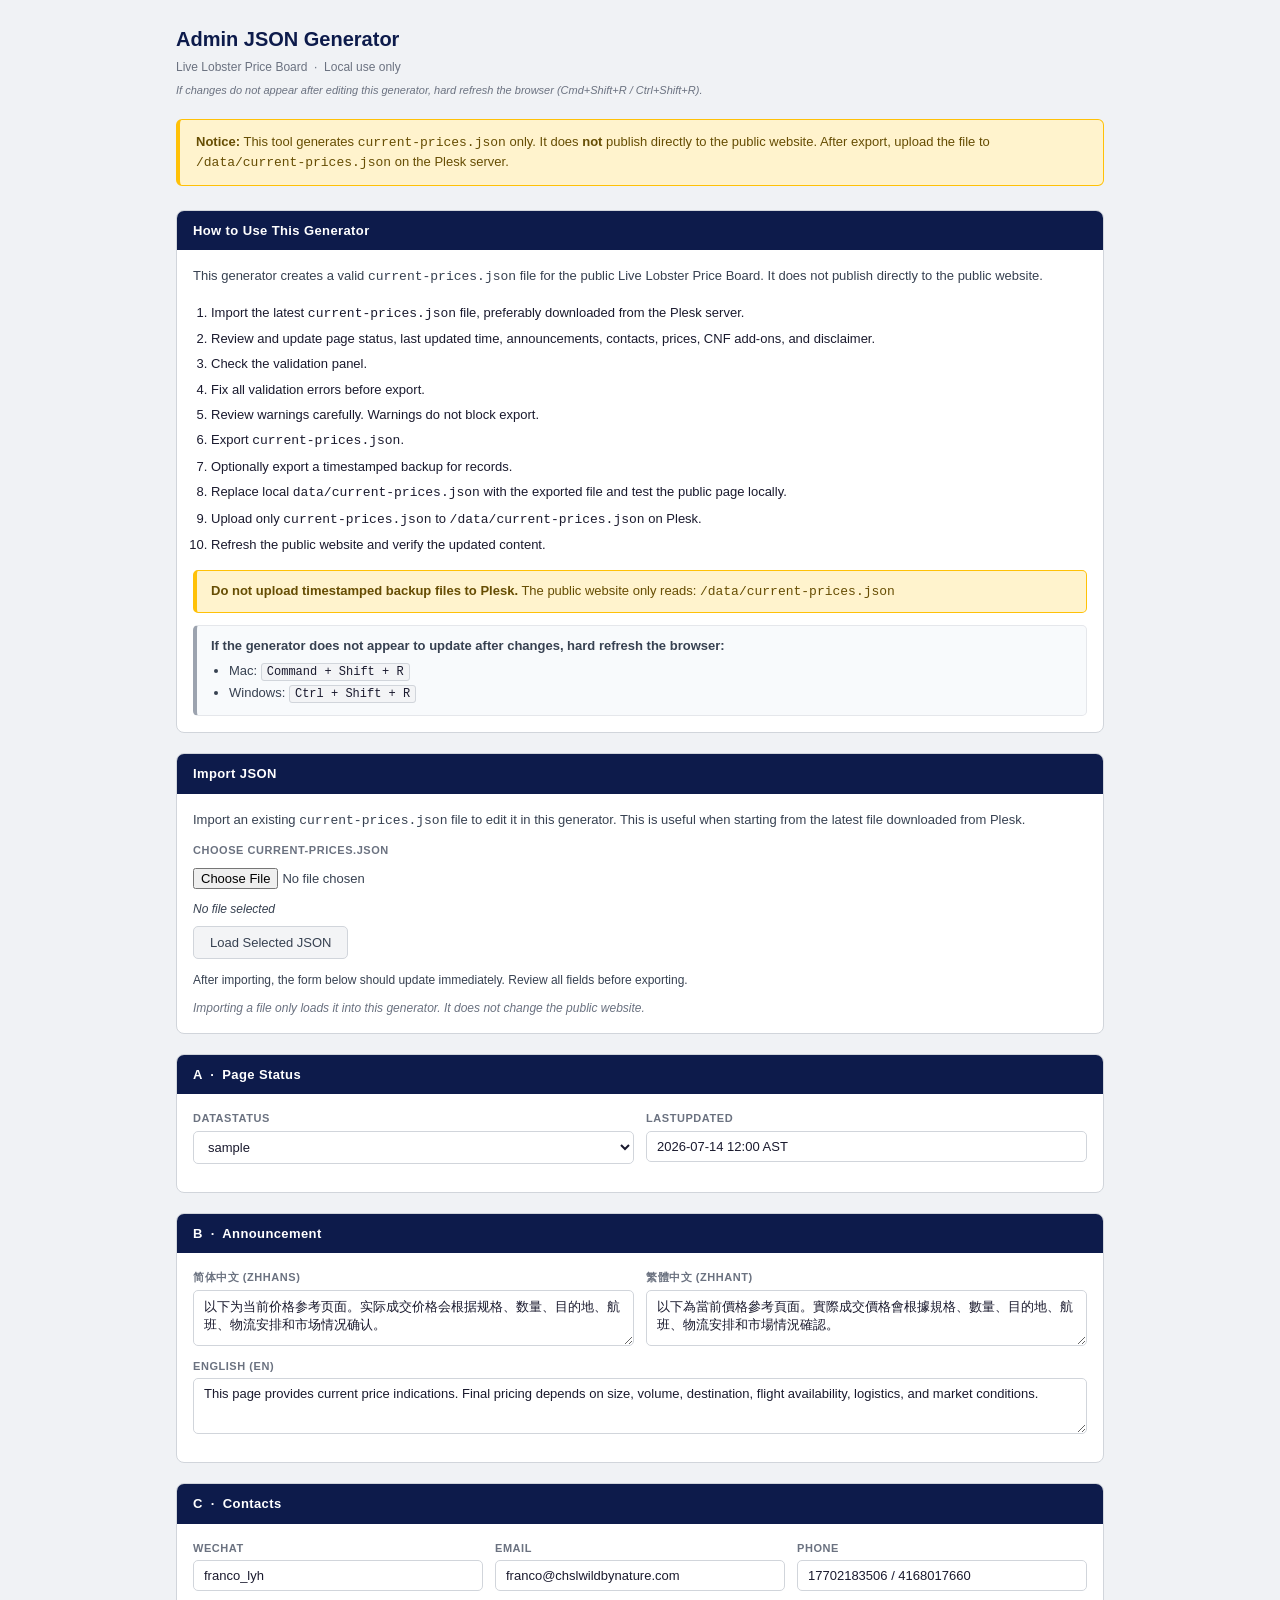
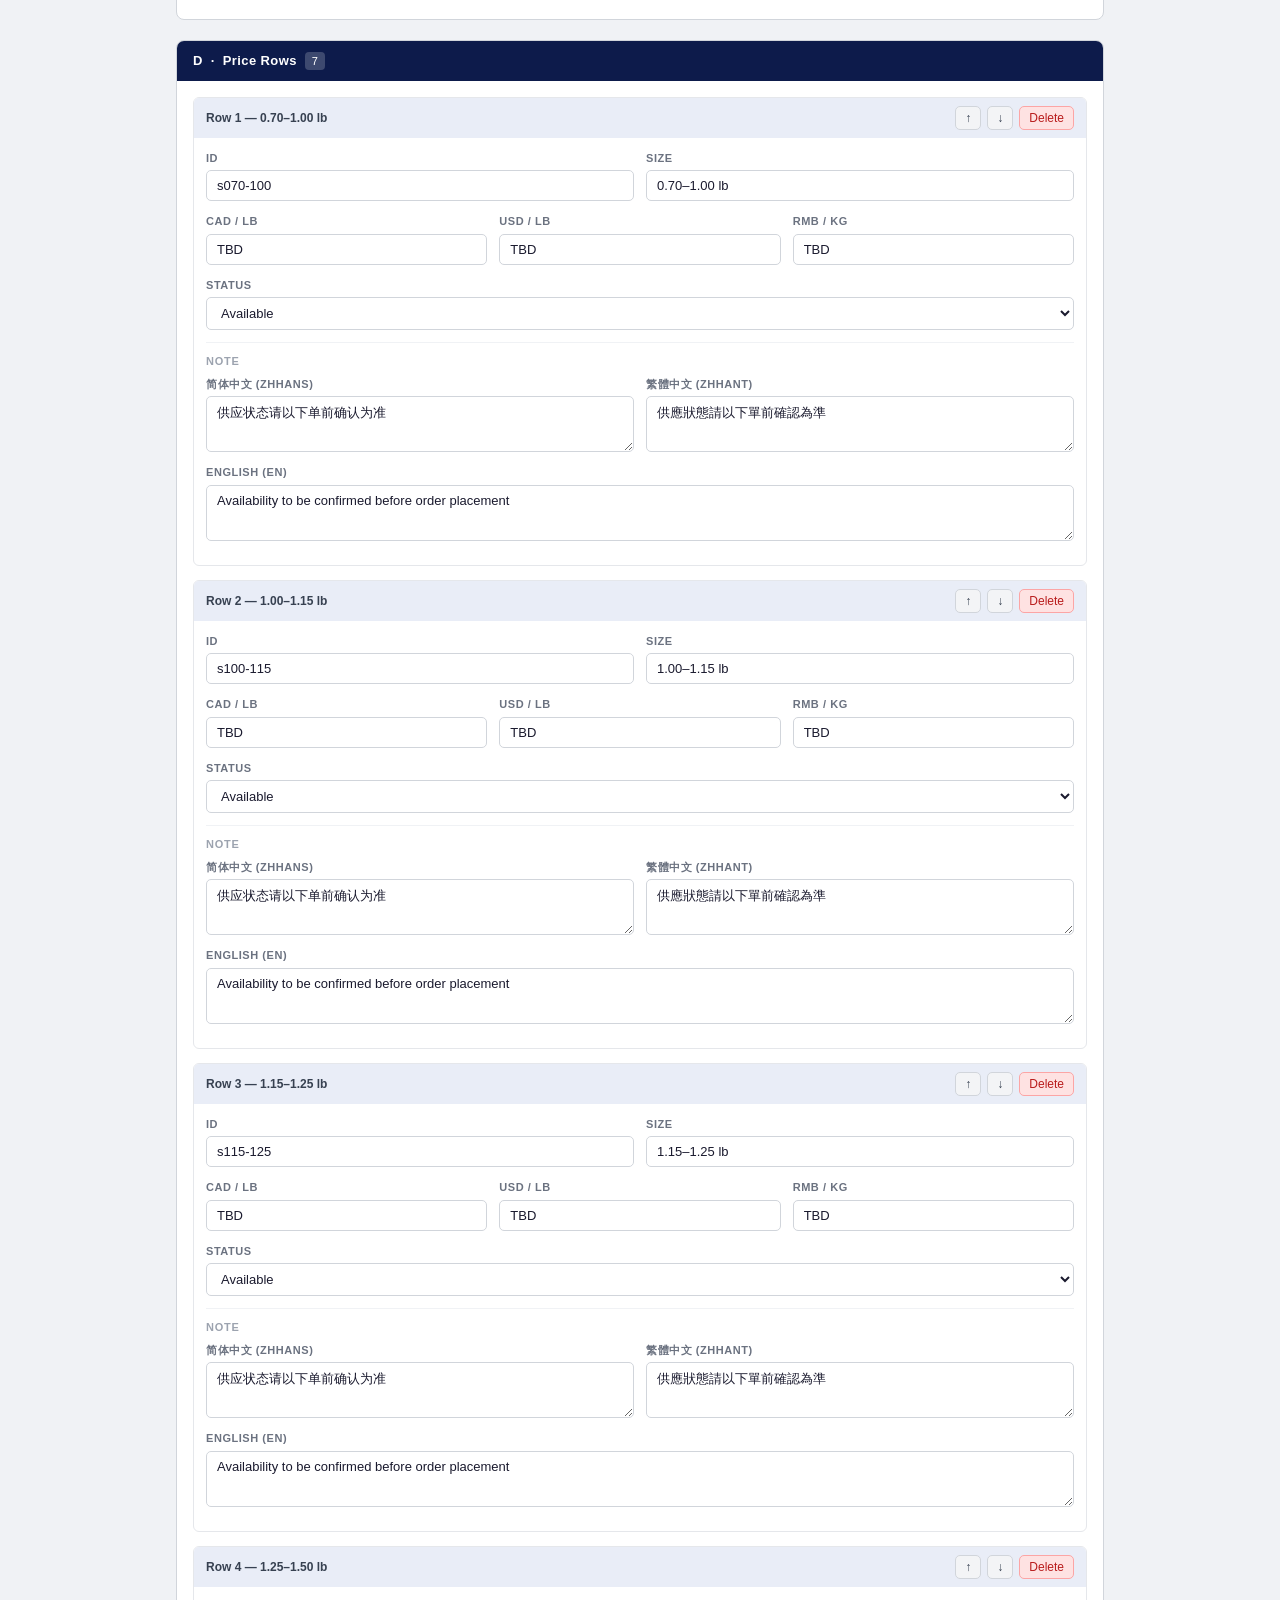
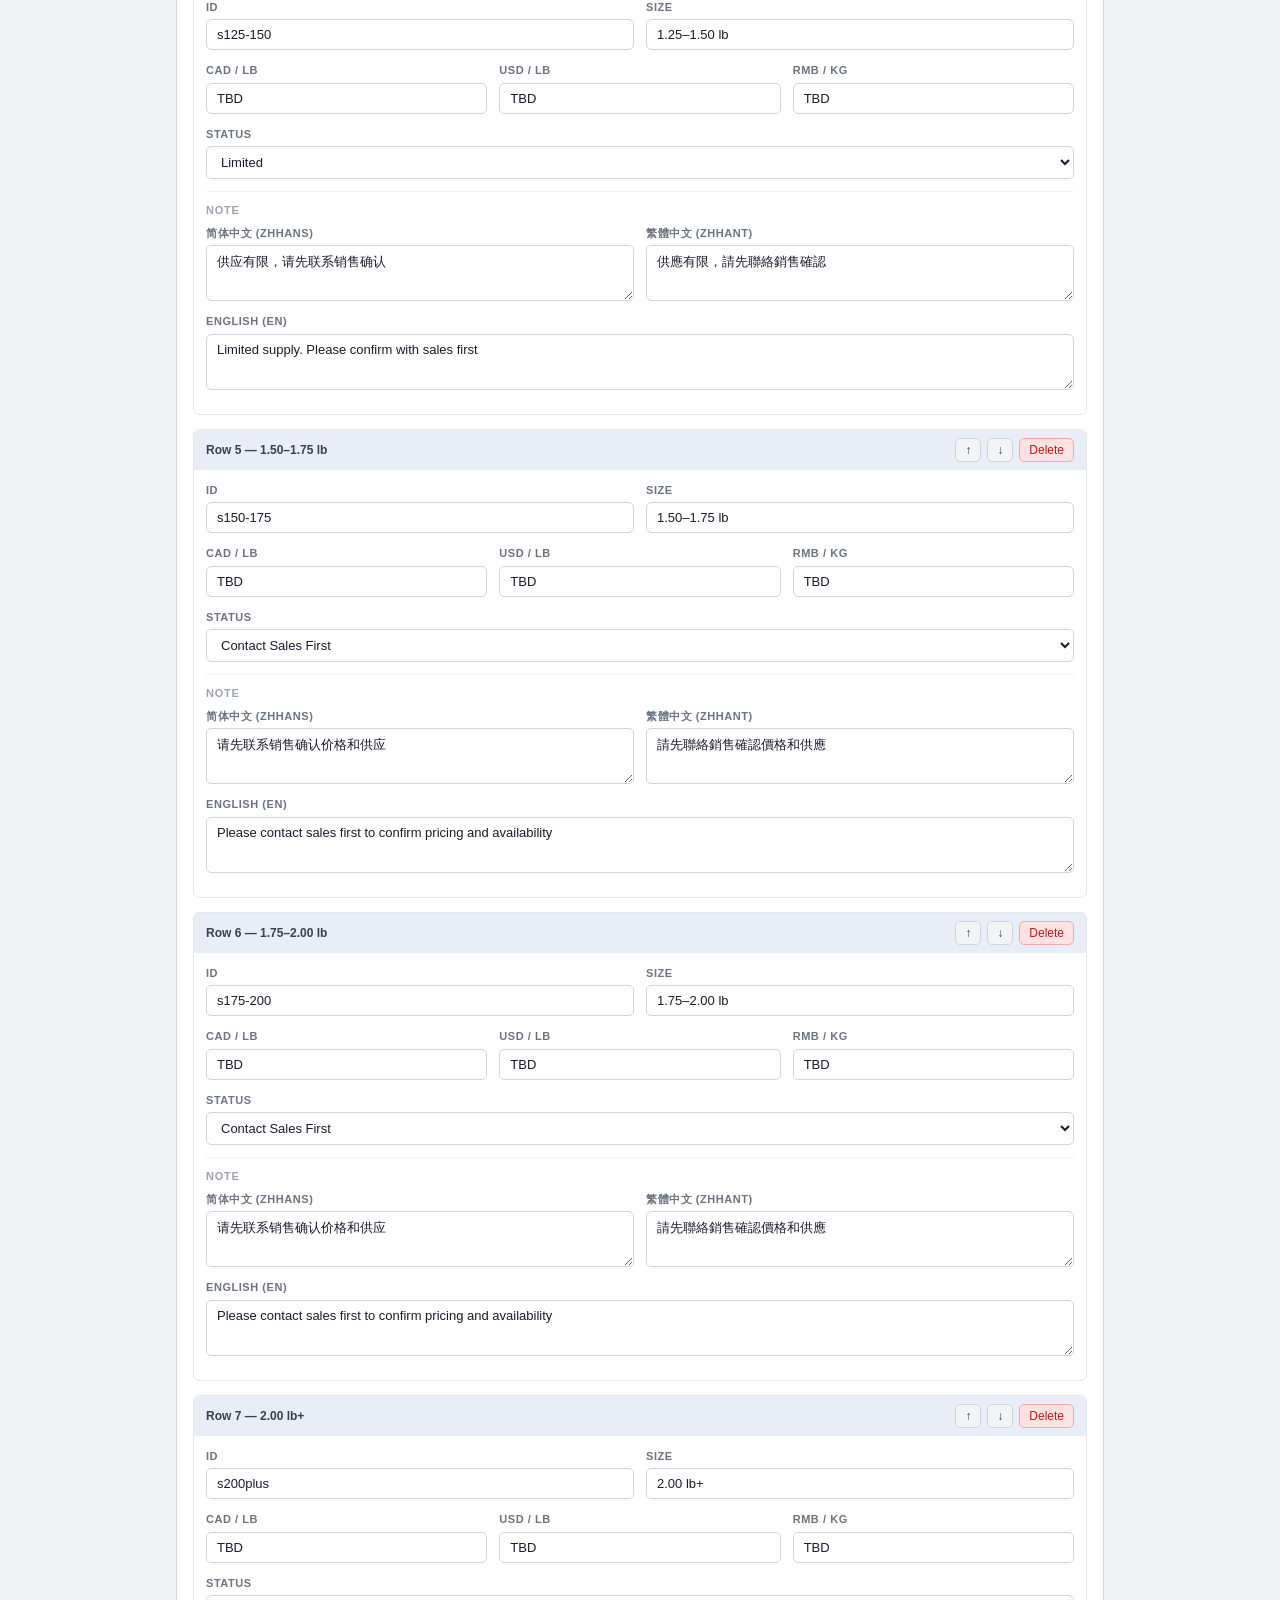
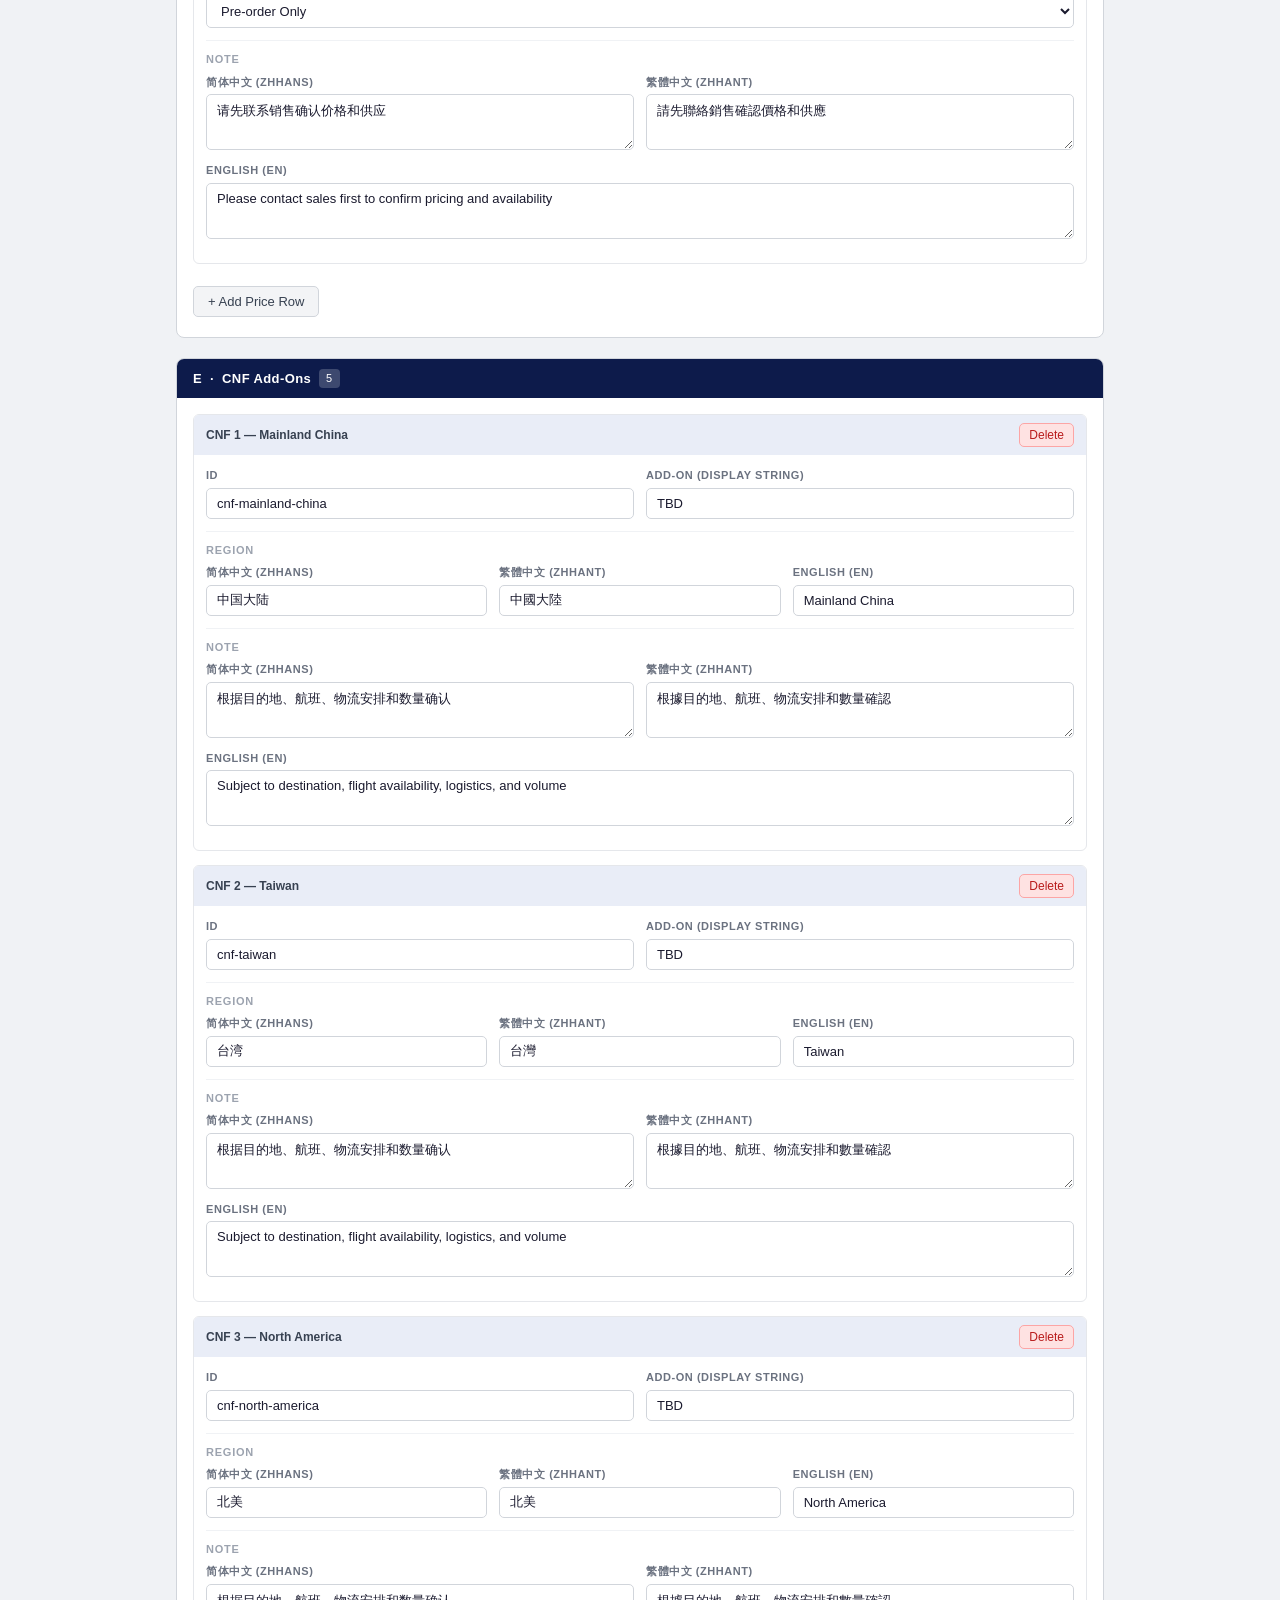
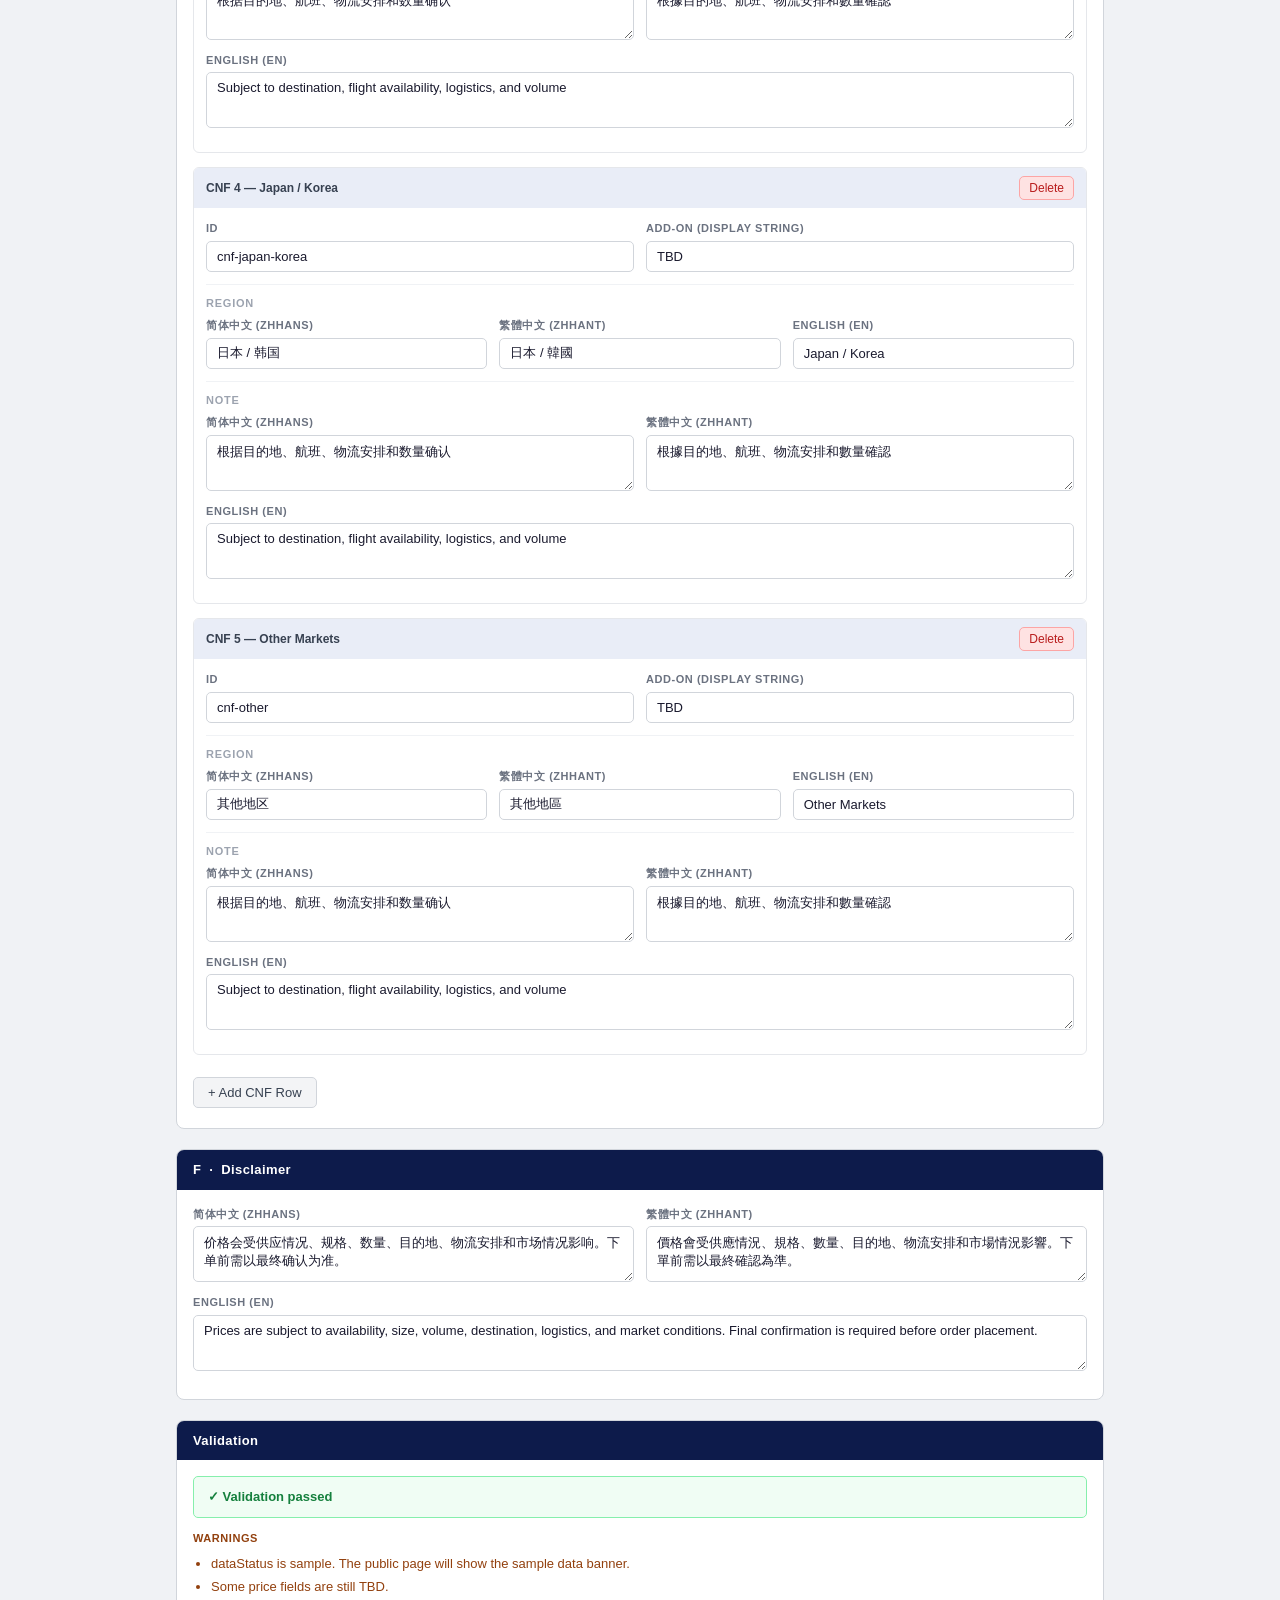
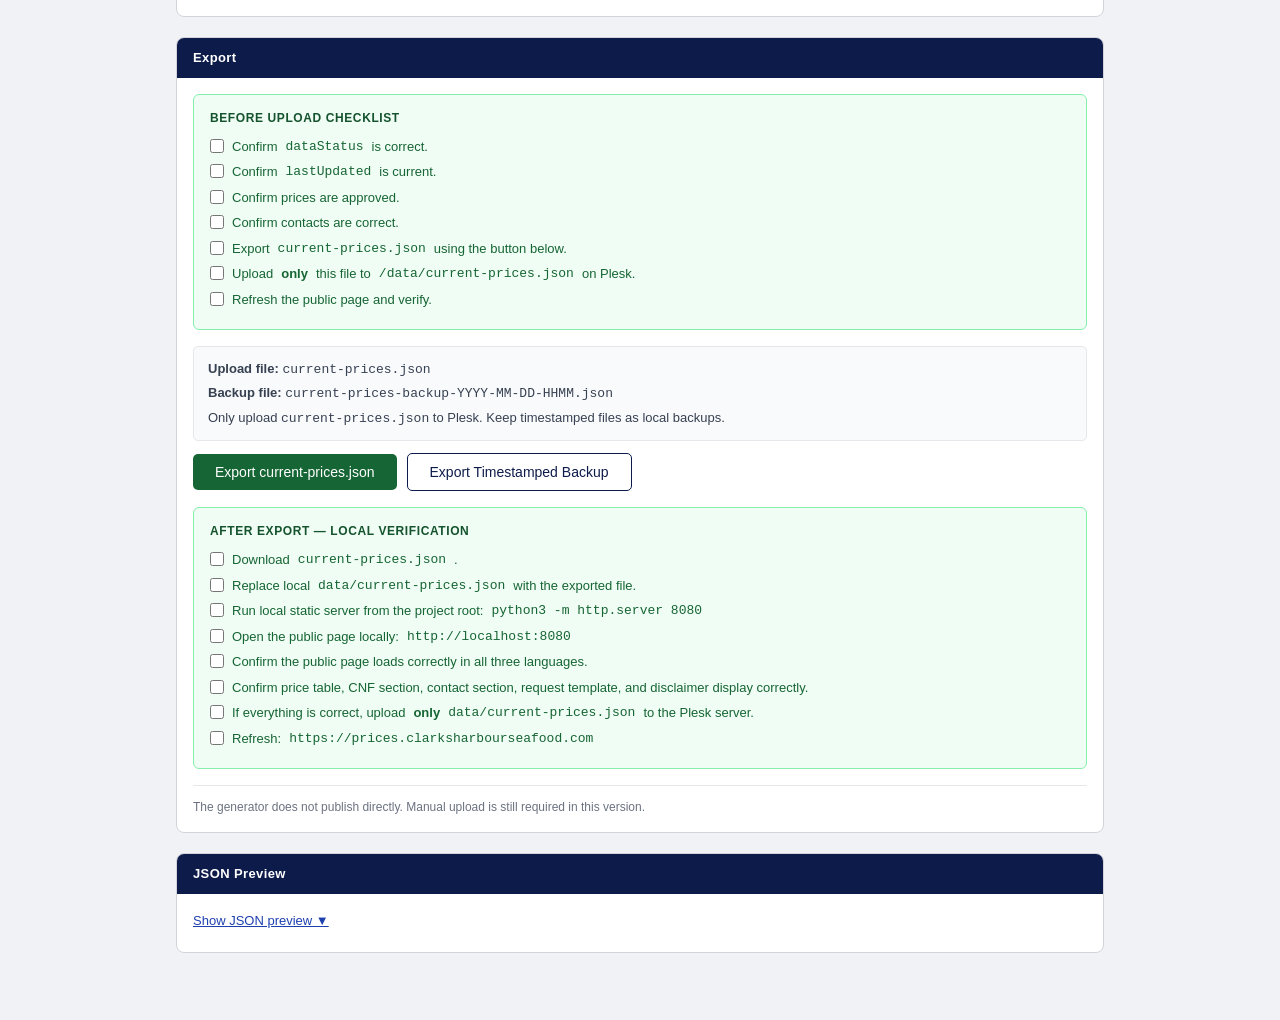
==== commit 52491ac8: "Add admin generator operation manual" ====
--- a/admin-generator/index.html
+++ b/admin-generator/index.html
@@ -24,6 +24,42 @@
 
   <div id="error-banner"></div>
 
+  <!-- ── How to Use ────────────────────────────────────────── -->
+  <div class="card">
+    <div class="card-header">How to Use This Generator</div>
+    <div class="card-body">
+
+      <p class="manual-summary">This generator creates a valid <code>current-prices.json</code> file for the public Live Lobster Price Board. It does not publish directly to the public website.</p>
+
+      <ol class="manual-steps">
+        <li>Import the latest <code>current-prices.json</code> file, preferably downloaded from the Plesk server.</li>
+        <li>Review and update page status, last updated time, announcements, contacts, prices, CNF add-ons, and disclaimer.</li>
+        <li>Check the validation panel.</li>
+        <li>Fix all validation errors before export.</li>
+        <li>Review warnings carefully. Warnings do not block export.</li>
+        <li>Export <code>current-prices.json</code>.</li>
+        <li>Optionally export a timestamped backup for records.</li>
+        <li>Replace local <code>data/current-prices.json</code> with the exported file and test the public page locally.</li>
+        <li>Upload only <code>current-prices.json</code> to <code>/data/current-prices.json</code> on Plesk.</li>
+        <li>Refresh the public website and verify the updated content.</li>
+      </ol>
+
+      <div class="manual-warning">
+        <strong>Do not upload timestamped backup files to Plesk.</strong>
+        The public website only reads: <code>/data/current-prices.json</code>
+      </div>
+
+      <div class="manual-refresh-note">
+        <strong>If the generator does not appear to update after changes, hard refresh the browser:</strong>
+        <ul>
+          <li>Mac: <kbd>Command + Shift + R</kbd></li>
+          <li>Windows: <kbd>Ctrl + Shift + R</kbd></li>
+        </ul>
+      </div>
+
+    </div>
+  </div>
+
   <!-- ── Import JSON ──────────────────────────────────────── -->
   <div class="card">
     <div class="card-header">Import JSON</div>
--- a/admin-generator/styles.css
+++ b/admin-generator/styles.css
@@ -415,6 +415,58 @@
   border-top: 1px solid #e5e7eb;
 }
 
+/* ── How to Use manual section ── */
+.manual-summary {
+  font-size: 13px;
+  color: #374151;
+  margin-bottom: 14px;
+}
+
+.manual-steps {
+  margin: 0 0 14px 18px;
+  padding: 0;
+  font-size: 13px;
+  color: #1a1a2e;
+  line-height: 1.8;
+}
+.manual-steps li { margin-bottom: 2px; }
+
+.manual-warning {
+  background: #fff3cd;
+  border: 1px solid #ffc107;
+  border-left: 4px solid #ffc107;
+  border-radius: 5px;
+  padding: 10px 14px;
+  font-size: 13px;
+  color: #664d03;
+  margin-bottom: 12px;
+}
+
+.manual-refresh-note {
+  background: #f8fafc;
+  border: 1px solid #e5e7eb;
+  border-left: 4px solid #9ca3af;
+  border-radius: 5px;
+  padding: 10px 14px;
+  font-size: 13px;
+  color: #374151;
+}
+.manual-refresh-note ul {
+  margin: 6px 0 0 18px;
+  padding: 0;
+}
+.manual-refresh-note li { margin-bottom: 2px; }
+
+kbd {
+  font-family: "SF Mono", "Fira Code", Consolas, monospace;
+  font-size: 12px;
+  background: #f3f4f6;
+  border: 1px solid #d1d5db;
+  border-radius: 3px;
+  padding: 1px 5px;
+  color: #1a1a2e;
+}
+
 /* ── Import section ── */
 .import-file-label {
   display: block;
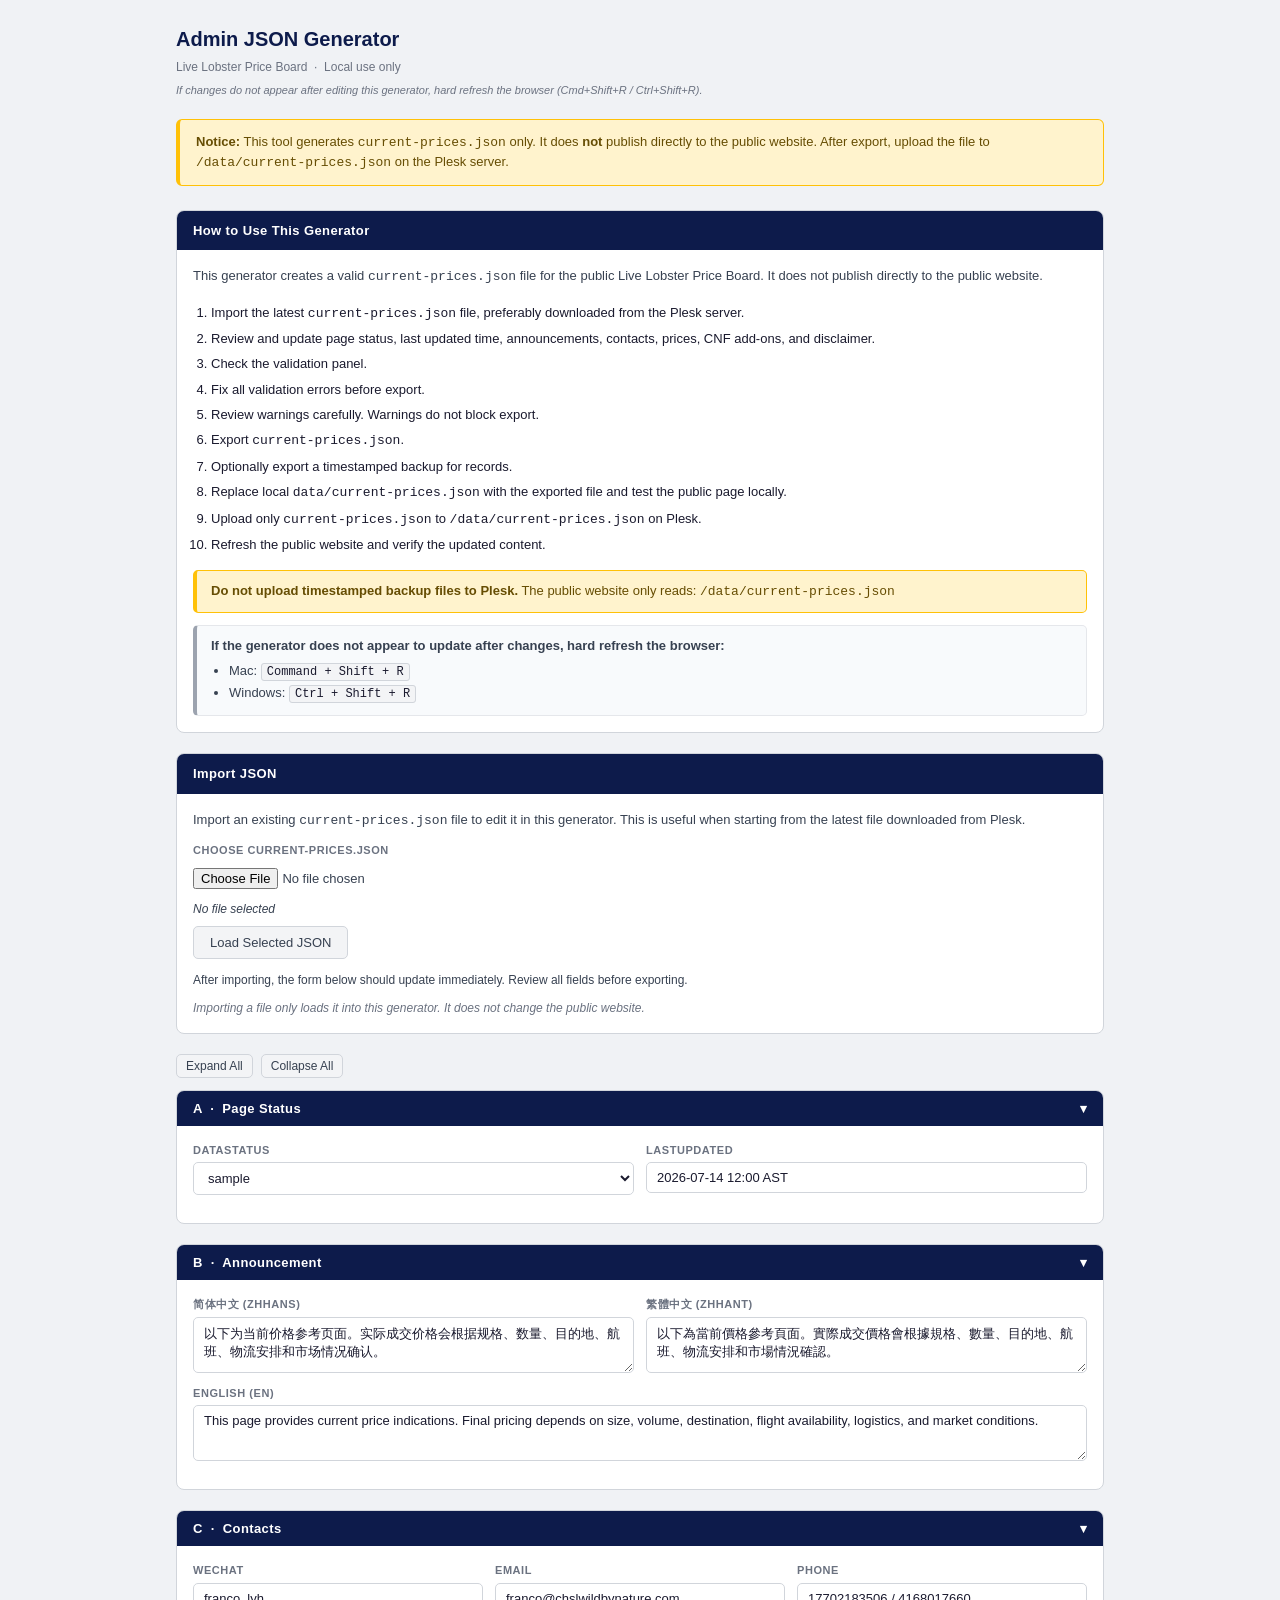
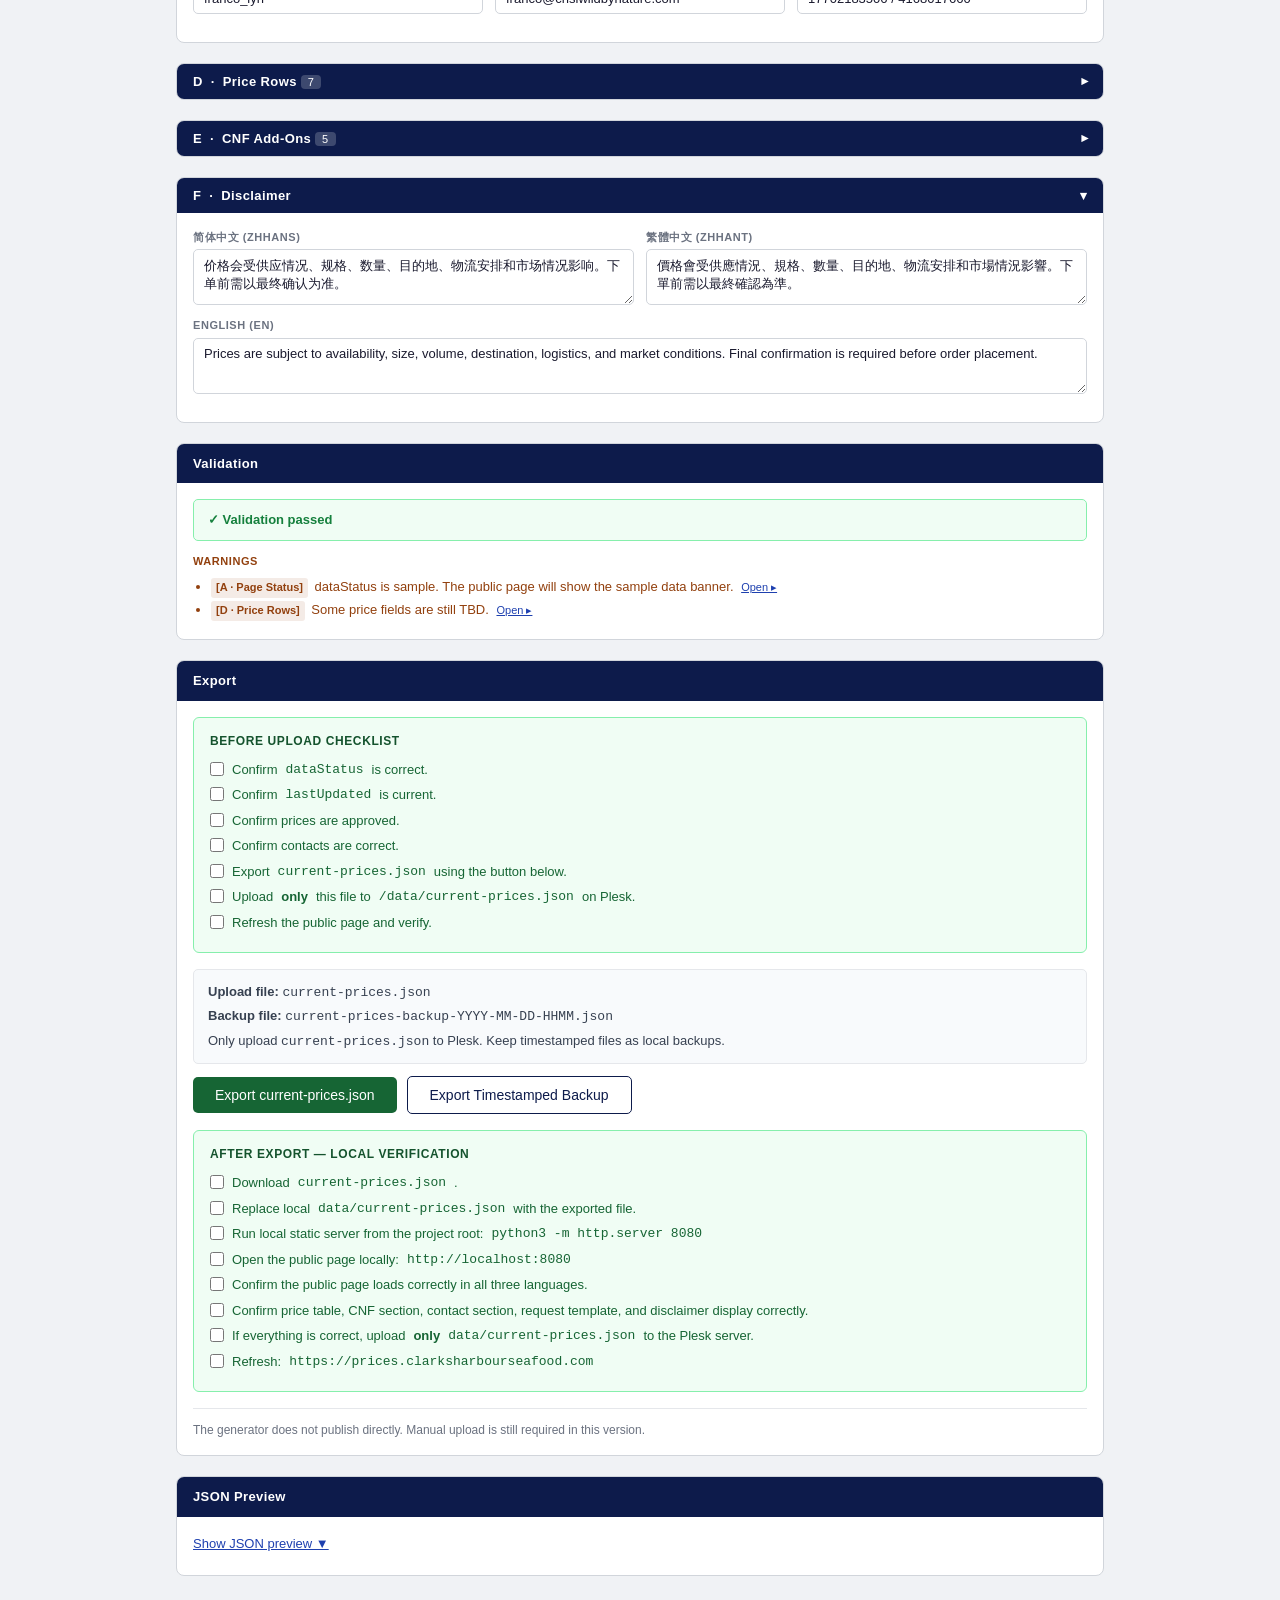
==== commit 799d33b8: "Add collapsible admin sections and section-aware validation" ====
--- a/admin-generator/index.html
+++ b/admin-generator/index.html
@@ -81,10 +81,20 @@
     </div>
   </div>
 
+  <div class="section-controls">
+    <button type="button" class="btn btn-secondary btn-sm" onclick="expandAllSections()">Expand All</button>
+    <button type="button" class="btn btn-secondary btn-sm" onclick="collapseAllSections()">Collapse All</button>
+  </div>
+
   <!-- ── A. Page Status ───────────────────────────────────── -->
   <div class="card">
-    <div class="card-header">A &nbsp;·&nbsp; Page Status</div>
-    <div class="card-body">
+    <div class="card-header">
+      <button type="button" class="section-toggle" aria-expanded="true" aria-controls="sec-a-body" onclick="toggleSection('sec-a-body')">
+        <span>A &nbsp;·&nbsp; Page Status</span>
+        <span class="collapse-icon" aria-hidden="true">▾</span>
+      </button>
+    </div>
+    <div class="card-body" id="sec-a-body">
       <div class="field-row">
         <div class="field-group">
           <label for="dataStatus">dataStatus</label>
@@ -103,8 +113,13 @@
 
   <!-- ── B. Announcement ──────────────────────────────────── -->
   <div class="card">
-    <div class="card-header">B &nbsp;·&nbsp; Announcement</div>
-    <div class="card-body">
+    <div class="card-header">
+      <button type="button" class="section-toggle" aria-expanded="true" aria-controls="sec-b-body" onclick="toggleSection('sec-b-body')">
+        <span>B &nbsp;·&nbsp; Announcement</span>
+        <span class="collapse-icon" aria-hidden="true">▾</span>
+      </button>
+    </div>
+    <div class="card-body" id="sec-b-body">
       <div class="field-row">
         <div class="field-group">
           <label for="ann-zhHans">简体中文 (zhHans)</label>
@@ -126,8 +141,13 @@
 
   <!-- ── C. Contacts ──────────────────────────────────────── -->
   <div class="card">
-    <div class="card-header">C &nbsp;·&nbsp; Contacts</div>
-    <div class="card-body">
+    <div class="card-header">
+      <button type="button" class="section-toggle" aria-expanded="true" aria-controls="sec-c-body" onclick="toggleSection('sec-c-body')">
+        <span>C &nbsp;·&nbsp; Contacts</span>
+        <span class="collapse-icon" aria-hidden="true">▾</span>
+      </button>
+    </div>
+    <div class="card-body" id="sec-c-body">
       <div class="field-row triple">
         <div class="field-group">
           <label for="wechat">WeChat</label>
@@ -148,10 +168,12 @@
   <!-- ── D. Price Rows ────────────────────────────────────── -->
   <div class="card">
     <div class="card-header">
-      D &nbsp;·&nbsp; Price Rows
-      <span class="card-badge" id="price-count-badge"></span>
-    </div>
-    <div class="card-body">
+      <button type="button" class="section-toggle" aria-expanded="false" aria-controls="sec-d-body" onclick="toggleSection('sec-d-body')">
+        <span>D &nbsp;·&nbsp; Price Rows <span class="card-badge" id="price-count-badge"></span></span>
+        <span class="collapse-icon" aria-hidden="true">▾</span>
+      </button>
+    </div>
+    <div class="card-body collapsed" id="sec-d-body">
       <div id="price-rows-container"></div>
       <div class="add-row-bar">
         <button class="btn btn-secondary" onclick="addPriceRow()">+ Add Price Row</button>
@@ -162,10 +184,12 @@
   <!-- ── E. CNF Add-Ons ───────────────────────────────────── -->
   <div class="card">
     <div class="card-header">
-      E &nbsp;·&nbsp; CNF Add-Ons
-      <span class="card-badge" id="cnf-count-badge"></span>
-    </div>
-    <div class="card-body">
+      <button type="button" class="section-toggle" aria-expanded="false" aria-controls="sec-e-body" onclick="toggleSection('sec-e-body')">
+        <span>E &nbsp;·&nbsp; CNF Add-Ons <span class="card-badge" id="cnf-count-badge"></span></span>
+        <span class="collapse-icon" aria-hidden="true">▾</span>
+      </button>
+    </div>
+    <div class="card-body collapsed" id="sec-e-body">
       <div id="cnf-rows-container"></div>
       <div class="add-row-bar">
         <button class="btn btn-secondary" onclick="addCnfRow()">+ Add CNF Row</button>
@@ -175,8 +199,13 @@
 
   <!-- ── F. Disclaimer ────────────────────────────────────── -->
   <div class="card" id="disclaimer-section" style="display:none">
-    <div class="card-header">F &nbsp;·&nbsp; Disclaimer</div>
-    <div class="card-body">
+    <div class="card-header">
+      <button type="button" class="section-toggle" aria-expanded="true" aria-controls="sec-f-body" onclick="toggleSection('sec-f-body')">
+        <span>F &nbsp;·&nbsp; Disclaimer</span>
+        <span class="collapse-icon" aria-hidden="true">▾</span>
+      </button>
+    </div>
+    <div class="card-body" id="sec-f-body">
       <div class="field-row">
         <div class="field-group">
           <label for="disc-zhHans">简体中文 (zhHans)</label>
--- a/admin-generator/styles.css
+++ b/admin-generator/styles.css
@@ -415,6 +415,76 @@
   border-top: 1px solid #e5e7eb;
 }
 
+/* ── Collapsible sections ── */
+.section-toggle {
+  display: flex;
+  align-items: center;
+  justify-content: space-between;
+  width: 100%;
+  background: none;
+  border: none;
+  color: inherit;
+  font-size: inherit;
+  font-weight: inherit;
+  font-family: inherit;
+  letter-spacing: inherit;
+  cursor: pointer;
+  padding: 0;
+  text-align: left;
+  gap: 8px;
+}
+.section-toggle:focus-visible {
+  outline: 2px solid rgba(255,255,255,0.55);
+  outline-offset: 2px;
+  border-radius: 2px;
+}
+
+.collapse-icon {
+  font-size: 13px;
+  flex-shrink: 0;
+  display: inline-block;
+  transition: transform 0.15s ease;
+}
+.section-toggle[aria-expanded="false"] .collapse-icon {
+  transform: rotate(-90deg);
+}
+
+.card-body.collapsed {
+  display: none;
+}
+
+.section-controls {
+  display: flex;
+  gap: 8px;
+  margin-bottom: 12px;
+}
+
+/* ── Validation section tags + open links ── */
+.vp-section-tag {
+  display: inline-block;
+  font-size: 11px;
+  font-weight: 700;
+  background: rgba(0,0,0,0.08);
+  border-radius: 3px;
+  padding: 1px 5px;
+  margin-right: 3px;
+}
+.vp-errors  .vp-section-tag { background: rgba(127,29,29,0.10); }
+.vp-warnings .vp-section-tag { background: rgba(146,64,14,0.10); }
+
+.vp-open-btn {
+  background: none;
+  border: none;
+  cursor: pointer;
+  font-size: 11px;
+  color: #1e40af;
+  padding: 0 0 0 4px;
+  font-family: inherit;
+  text-decoration: underline;
+  vertical-align: baseline;
+}
+.vp-open-btn:hover { color: #1e3a8a; }
+
 /* ── How to Use manual section ── */
 .manual-summary {
   font-size: 13px;
